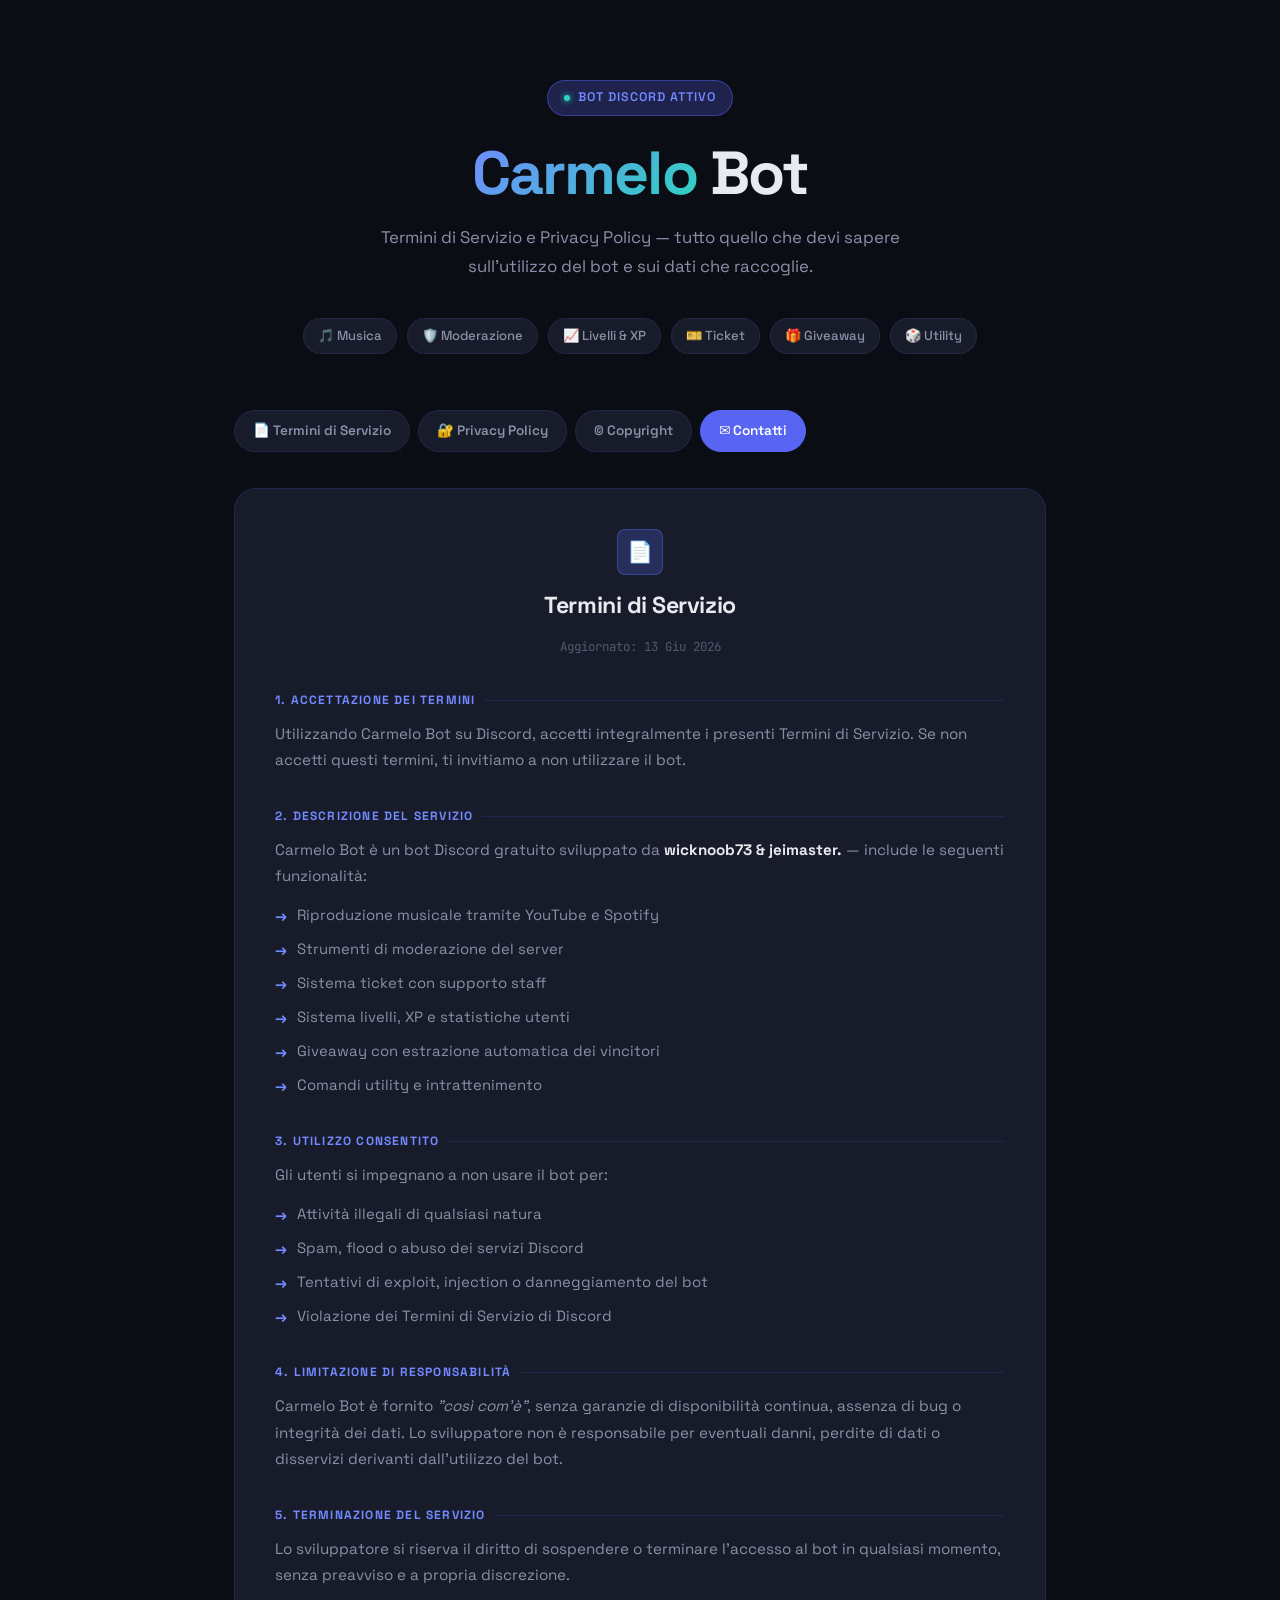
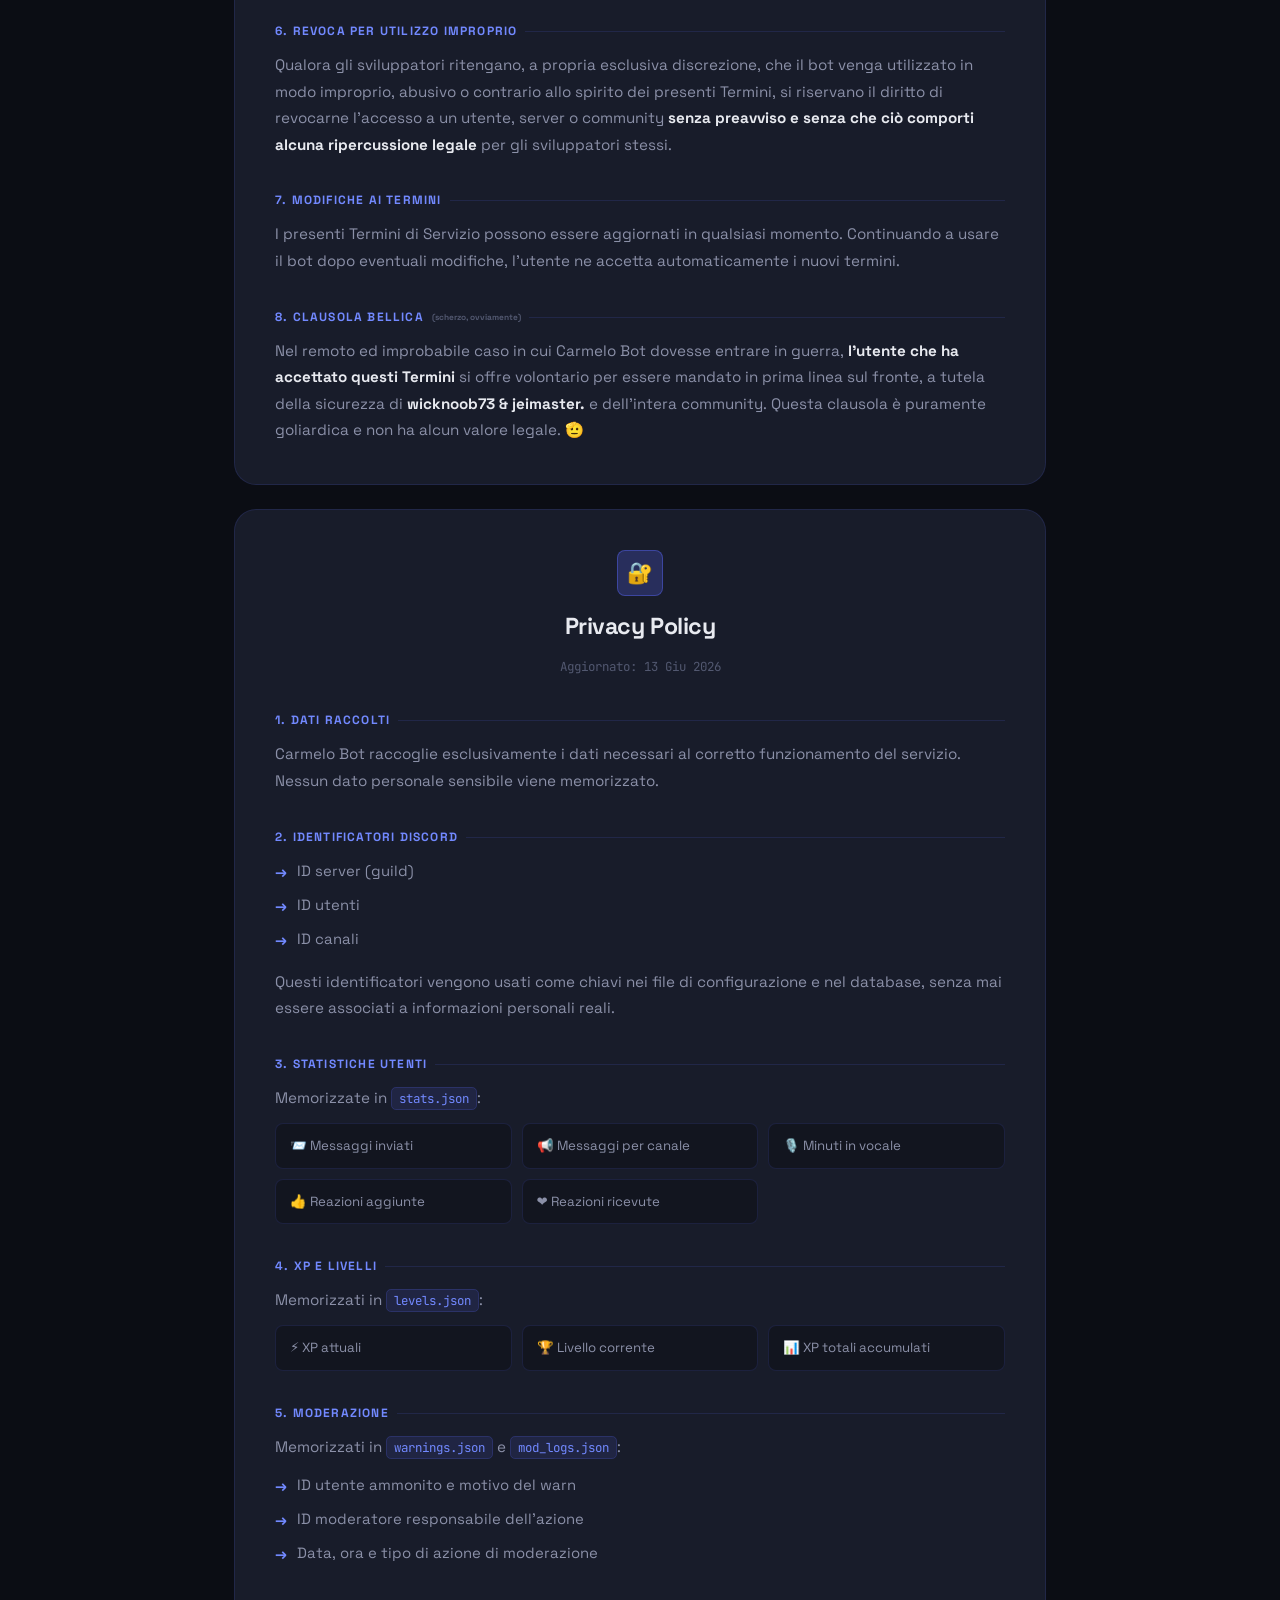
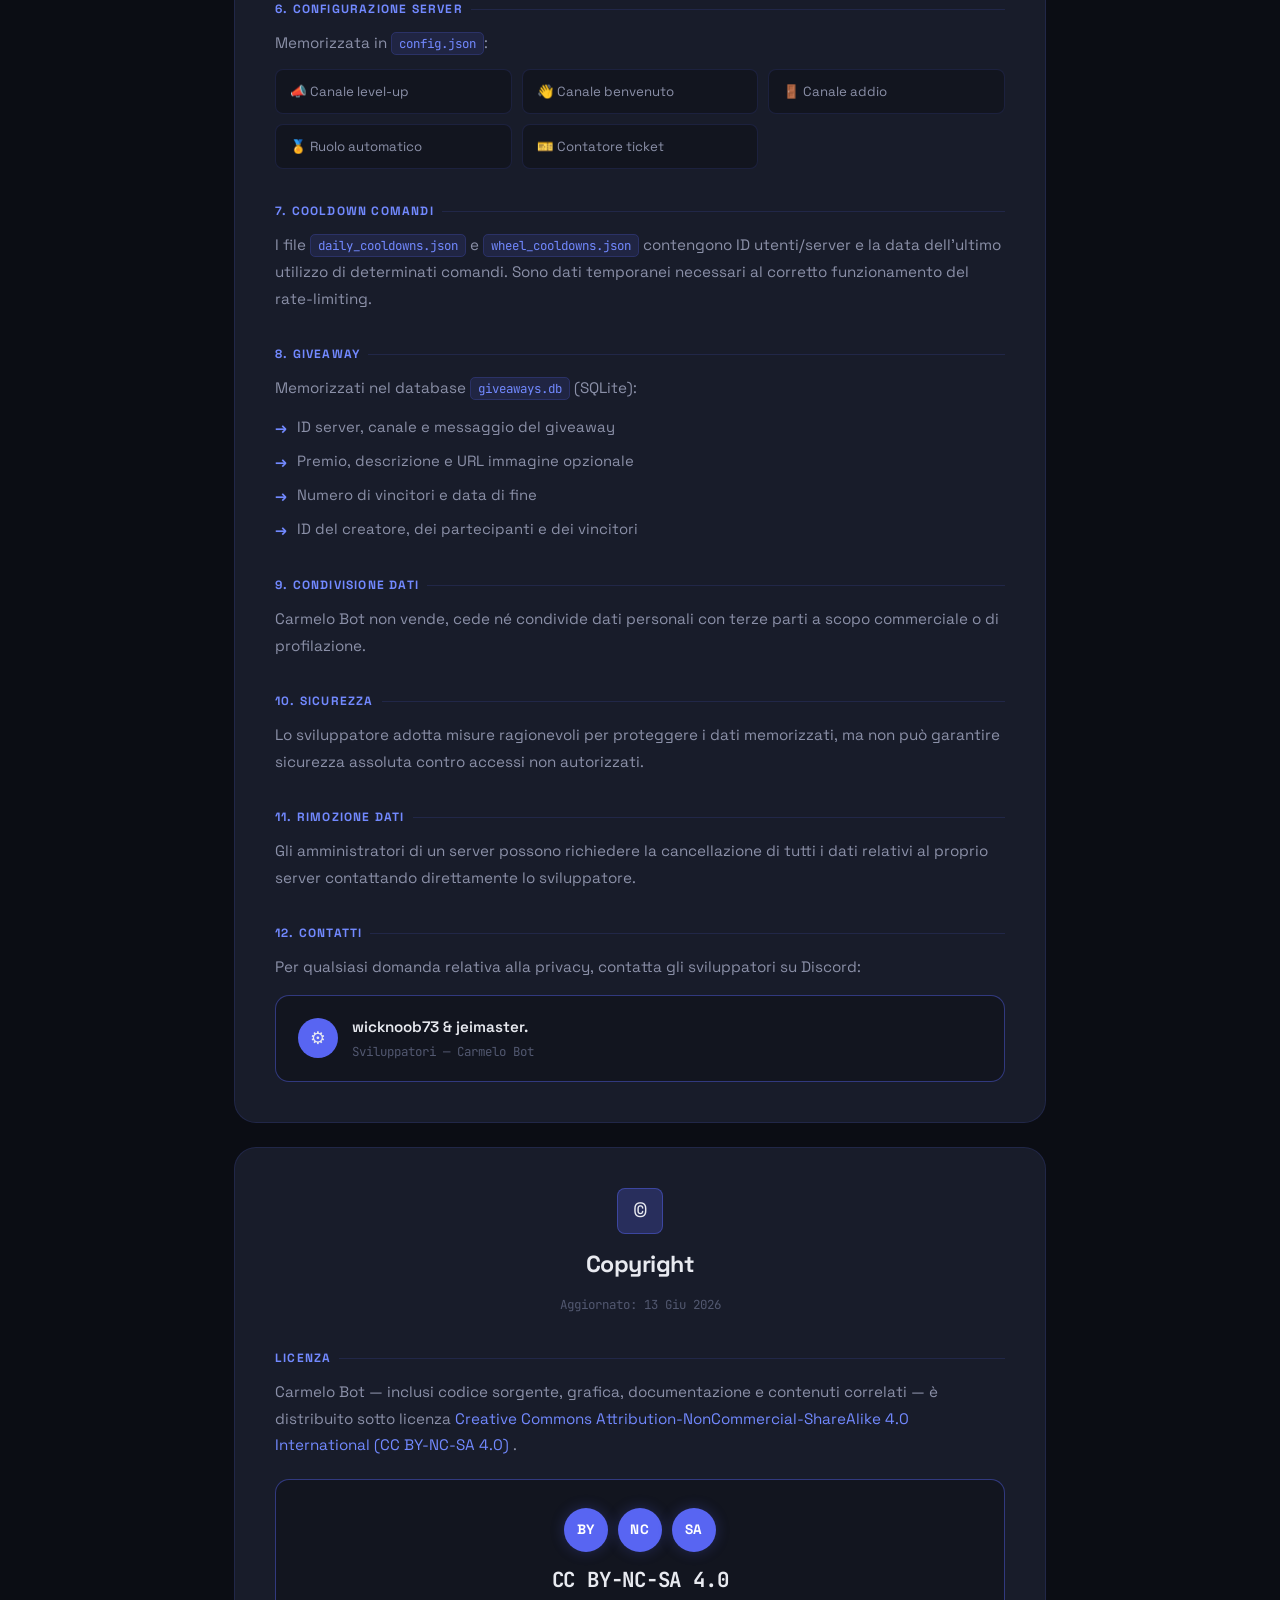
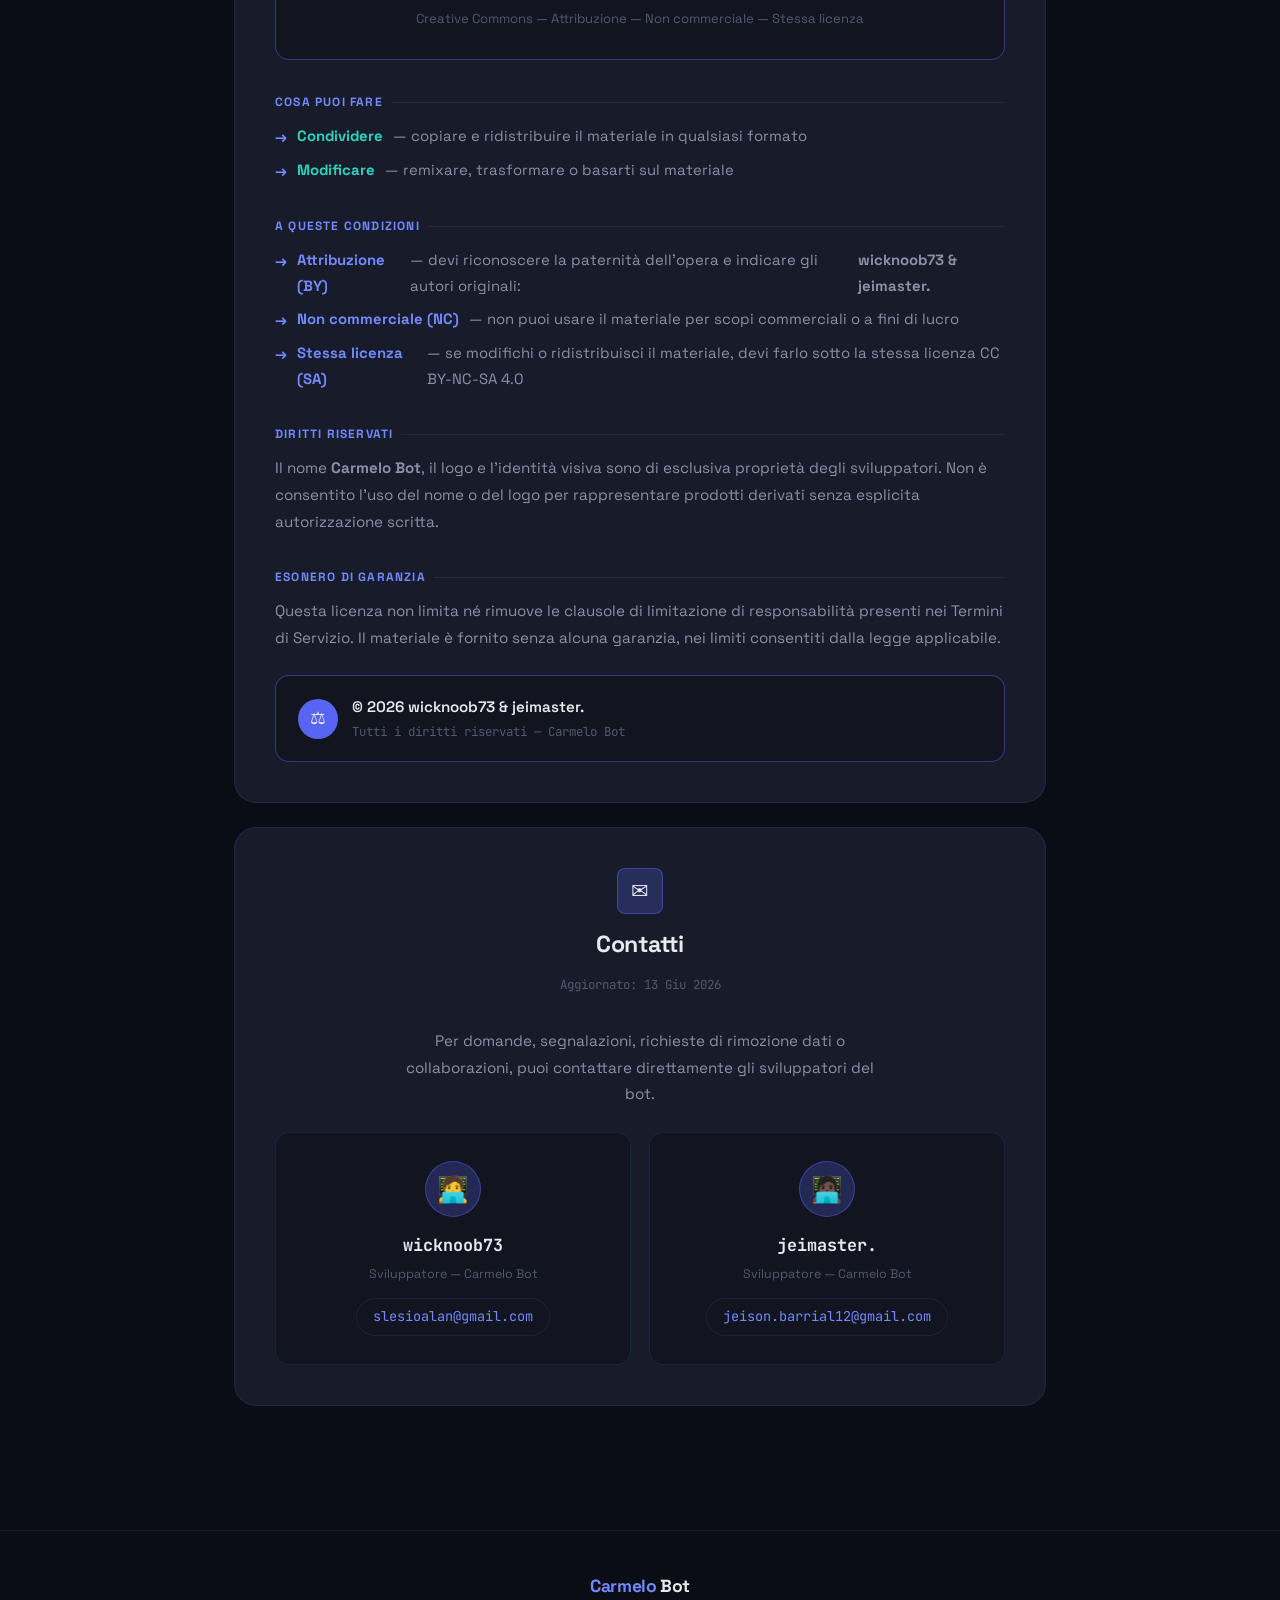
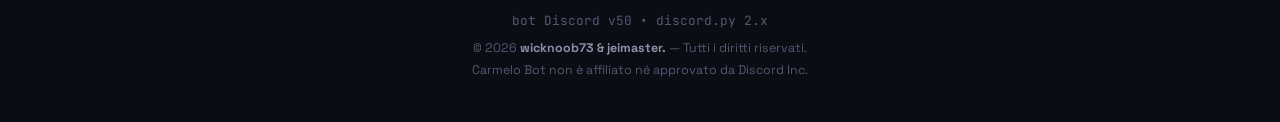
==== index.html @ db486953 "Update index.html" ====
<!DOCTYPE html>
<html lang="it">
<head>
  <meta charset="UTF-8">
  <meta name="viewport" content="width=device-width, initial-scale=1.0">
  <title>Carmelo Bot — Termini di Servizio & Privacy Policy</title>
  <meta name="description" content="Termini di Servizio e Privacy Policy di Carmelo Bot, il bot Discord per musica, moderazione, livelli e molto altro.">
  <link rel="stylesheet" href="style.css">
</head>
<body>

<!-- ═══════════════════════════════ HERO ═══════════════════════════════ -->
<div class="container">
  <header class="hero">
    <div class="hero-badge">
      <span class="dot"></span>
      Bot Discord attivo
    </div>
    <h1><span>Carmelo</span> Bot</h1>
    <p class="hero-sub">
      Termini di Servizio e Privacy Policy — tutto quello che devi sapere
      sull'utilizzo del bot e sui dati che raccoglie.
    </p>
    <div class="hero-chips">
      <span class="chip">🎵 Musica</span>
      <span class="chip">🛡️ Moderazione</span>
      <span class="chip">📈 Livelli & XP</span>
      <span class="chip">🎫 Ticket</span>
      <span class="chip">🎁 Giveaway</span>
      <span class="chip">🎲 Utility</span>
    </div>
  </header>

  <!-- Navigazione sezioni -->
  <nav class="section-nav" aria-label="Sezioni">
    <a href="#tos"       class="nav-pill active">📄 Termini di Servizio</a>
    <a href="#privacy"   class="nav-pill">🔐 Privacy Policy</a>
    <a href="#copyright" class="nav-pill">©️ Copyright</a>
    <a href="#contatti"  class="nav-pill">✉️ Contatti</a>
  </nav>

  <!-- ═══════════════════ TERMINI DI SERVIZIO ═══════════════════ -->
  <section id="tos" class="card">
    <div class="card-header card-header--center">
      <div class="card-icon">📄</div>
      <h2>Termini di Servizio</h2>
      <span class="last-updated">Aggiornato: 13 Giu 2026</span>
    </div>

    <h3>1. Accettazione dei termini</h3>
    <p>
      Utilizzando Carmelo Bot su Discord, accetti integralmente i presenti Termini di Servizio.
      Se non accetti questi termini, ti invitiamo a non utilizzare il bot.
    </p>

    <h3>2. Descrizione del servizio</h3>
    <p>
      Carmelo Bot è un bot Discord gratuito sviluppato da
      <strong style="color: var(--text-primary);">wicknoob73 &amp; jeimaster.</strong>
      — include le seguenti funzionalità:
    </p>
    <ul>
      <li>Riproduzione musicale tramite YouTube e Spotify</li>
      <li>Strumenti di moderazione del server</li>
      <li>Sistema ticket con supporto staff</li>
      <li>Sistema livelli, XP e statistiche utenti</li>
      <li>Giveaway con estrazione automatica dei vincitori</li>
      <li>Comandi utility e intrattenimento</li>
    </ul>

    <h3>3. Utilizzo consentito</h3>
    <p>Gli utenti si impegnano a non usare il bot per:</p>
    <ul>
      <li>Attività illegali di qualsiasi natura</li>
      <li>Spam, flood o abuso dei servizi Discord</li>
      <li>Tentativi di exploit, injection o danneggiamento del bot</li>
      <li>Violazione dei Termini di Servizio di Discord</li>
    </ul>

    <h3>4. Limitazione di responsabilità</h3>
    <p>
      Carmelo Bot è fornito <em>"così com'è"</em>, senza garanzie di disponibilità continua,
      assenza di bug o integrità dei dati. Lo sviluppatore non è responsabile per
      eventuali danni, perdite di dati o disservizi derivanti dall'utilizzo del bot.
    </p>

    <h3>5. Terminazione del servizio</h3>
    <p>
      Lo sviluppatore si riserva il diritto di sospendere o terminare l'accesso al bot
      in qualsiasi momento, senza preavviso e a propria discrezione.
    </p>

    <h3>6. Revoca per utilizzo improprio</h3>
    <p>
      Qualora gli sviluppatori ritengano, a propria esclusiva discrezione, che il bot venga
      utilizzato in modo improprio, abusivo o contrario allo spirito dei presenti Termini,
      si riservano il diritto di revocarne l'accesso a un utente, server o community
      <strong style="color:var(--text-primary);">senza preavviso e senza che ciò comporti
      alcuna ripercussione legale</strong> per gli sviluppatori stessi.
    </p>

    <h3>7. Modifiche ai termini</h3>
    <p>
      I presenti Termini di Servizio possono essere aggiornati in qualsiasi momento.
      Continuando a usare il bot dopo eventuali modifiche, l'utente ne accetta automaticamente i nuovi termini.
    </p>

    <h3>8. Clausola bellica <span style="font-size:0.7em; color:var(--text-muted); text-transform:none; letter-spacing:0;">(scherzo, ovviamente)</span></h3>
    <p>
      Nel remoto ed improbabile caso in cui Carmelo Bot dovesse entrare in guerra,
      <strong style="color:var(--text-primary);">l'utente che ha accettato questi Termini</strong>
      si offre volontario per essere mandato in prima linea sul fronte,
      a tutela della sicurezza di
      <strong style="color:var(--text-primary);">wicknoob73 &amp; jeimaster.</strong> e dell'intera community.
      Questa clausola è puramente goliardica e non ha alcun valore legale. 🫡
    </p>
  </section>

  <!-- ═══════════════════ PRIVACY POLICY ═══════════════════════ -->
  <section id="privacy" class="card">
    <div class="card-header card-header--center">
      <div class="card-icon">🔐</div>
      <h2>Privacy Policy</h2>
      <span class="last-updated">Aggiornato: 13 Giu 2026</span>
    </div>

    <h3>1. Dati raccolti</h3>
    <p>
      Carmelo Bot raccoglie esclusivamente i dati necessari al corretto funzionamento
      del servizio. Nessun dato personale sensibile viene memorizzato.
    </p>

    <h3>2. Identificatori Discord</h3>
    <ul>
      <li>ID server (guild)</li>
      <li>ID utenti</li>
      <li>ID canali</li>
    </ul>
    <p>
      Questi identificatori vengono usati come chiavi nei file di configurazione
      e nel database, senza mai essere associati a informazioni personali reali.
    </p>

    <h3>3. Statistiche utenti</h3>
    <p>Memorizzate in <code>stats.json</code>:</p>
    <div class="file-grid">
      <div class="file-pill">📨 Messaggi inviati</div>
      <div class="file-pill">📢 Messaggi per canale</div>
      <div class="file-pill">🎙️ Minuti in vocale</div>
      <div class="file-pill">👍 Reazioni aggiunte</div>
      <div class="file-pill">❤️ Reazioni ricevute</div>
    </div>

    <h3>4. XP e livelli</h3>
    <p>Memorizzati in <code>levels.json</code>:</p>
    <div class="file-grid">
      <div class="file-pill">⚡ XP attuali</div>
      <div class="file-pill">🏆 Livello corrente</div>
      <div class="file-pill">📊 XP totali accumulati</div>
    </div>

    <h3>5. Moderazione</h3>
    <p>Memorizzati in <code>warnings.json</code> e <code>mod_logs.json</code>:</p>
    <ul>
      <li>ID utente ammonito e motivo del warn</li>
      <li>ID moderatore responsabile dell'azione</li>
      <li>Data, ora e tipo di azione di moderazione</li>
    </ul>

    <h3>6. Configurazione server</h3>
    <p>Memorizzata in <code>config.json</code>:</p>
    <div class="file-grid">
      <div class="file-pill">📣 Canale level-up</div>
      <div class="file-pill">👋 Canale benvenuto</div>
      <div class="file-pill">🚪 Canale addio</div>
      <div class="file-pill">🏅 Ruolo automatico</div>
      <div class="file-pill">🎫 Contatore ticket</div>
    </div>

    <h3>7. Cooldown comandi</h3>
    <p>
      I file <code>daily_cooldowns.json</code> e <code>wheel_cooldowns.json</code>
      contengono ID utenti/server e la data dell'ultimo utilizzo di determinati comandi.
      Sono dati temporanei necessari al corretto funzionamento del rate-limiting.
    </p>

    <h3>8. Giveaway</h3>
    <p>Memorizzati nel database <code>giveaways.db</code> (SQLite):</p>
    <ul>
      <li>ID server, canale e messaggio del giveaway</li>
      <li>Premio, descrizione e URL immagine opzionale</li>
      <li>Numero di vincitori e data di fine</li>
      <li>ID del creatore, dei partecipanti e dei vincitori</li>
    </ul>

    <h3>9. Condivisione dati</h3>
    <p>
      Carmelo Bot non vende, cede né condivide dati personali con terze parti
      a scopo commerciale o di profilazione.
    </p>

    <h3>10. Sicurezza</h3>
    <p>
      Lo sviluppatore adotta misure ragionevoli per proteggere i dati memorizzati,
      ma non può garantire sicurezza assoluta contro accessi non autorizzati.
    </p>

    <h3>11. Rimozione dati</h3>
    <p>
      Gli amministratori di un server possono richiedere la cancellazione di tutti i
      dati relativi al proprio server contattando direttamente lo sviluppatore.
    </p>

    <h3>12. Contatti</h3>
    <p>Per qualsiasi domanda relativa alla privacy, contatta gli sviluppatori su Discord:</p>
    <div class="contact-box">
      <div class="avatar">⚙️</div>
      <div>
        <div class="name">wicknoob73 &amp; jeimaster.</div>
        <div class="role">Sviluppatori — Carmelo Bot</div>
      </div>
    </div>
  </section>

  <!-- ═══════════════════ COPYRIGHT ════════════════════════════ -->
  <section id="copyright" class="card">
    <div class="card-header card-header--center">
      <div class="card-icon">©️</div>
      <h2>Copyright</h2>
      <span class="last-updated">Aggiornato: 13 Giu 2026</span>
    </div>

    <h3>Licenza</h3>
    <p>
      Carmelo Bot — inclusi codice sorgente, grafica, documentazione e contenuti correlati —
      è distribuito sotto licenza
      <a href="https://creativecommons.org/licenses/by-nc-sa/4.0/" target="_blank" rel="noopener">
        Creative Commons Attribution-NonCommercial-ShareAlike 4.0 International (CC BY-NC-SA 4.0)
      </a>.
    </p>

    <div class="license-banner">
      <div class="license-badges">
        <span class="license-badge">BY</span>
        <span class="license-badge">NC</span>
        <span class="license-badge">SA</span>
      </div>
      <div class="license-name">CC BY-NC-SA 4.0</div>
      <div class="license-full">Creative Commons — Attribuzione — Non commerciale — Stessa licenza</div>
    </div>

    <h3>Cosa puoi fare</h3>
    <ul>
      <li><strong style="color:var(--accent-teal)">Condividere</strong> — copiare e ridistribuire il materiale in qualsiasi formato</li>
      <li><strong style="color:var(--accent-teal)">Modificare</strong> — remixare, trasformare o basarti sul materiale</li>
    </ul>

    <h3>A queste condizioni</h3>
    <ul>
      <li><strong style="color:var(--blurple-lt)">Attribuzione (BY)</strong> — devi riconoscere la paternità dell'opera e indicare gli autori originali: <strong>wicknoob73 &amp; jeimaster.</strong></li>
      <li><strong style="color:var(--blurple-lt)">Non commerciale (NC)</strong> — non puoi usare il materiale per scopi commerciali o a fini di lucro</li>
      <li><strong style="color:var(--blurple-lt)">Stessa licenza (SA)</strong> — se modifichi o ridistribuisci il materiale, devi farlo sotto la stessa licenza CC BY-NC-SA 4.0</li>
    </ul>

    <h3>Diritti riservati</h3>
    <p>
      Il nome <strong>Carmelo Bot</strong>, il logo e l'identità visiva sono di esclusiva proprietà
      degli sviluppatori. Non è consentito l'uso del nome o del logo per rappresentare
      prodotti derivati senza esplicita autorizzazione scritta.
    </p>

    <h3>Esonero di garanzia</h3>
    <p>
      Questa licenza non limita né rimuove le clausole di limitazione di responsabilità
      presenti nei Termini di Servizio. Il materiale è fornito senza alcuna garanzia,
      nei limiti consentiti dalla legge applicabile.
    </p>

    <div class="contact-box" style="margin-top:24px">
      <div class="avatar">⚖️</div>
      <div>
        <div class="name">&copy; 2026 wicknoob73 &amp; jeimaster.</div>
        <div class="role">Tutti i diritti riservati — Carmelo Bot</div>
      </div>
    </div>
  </section>

  <!-- ═══════════════════ CONTATTI ═════════════════════════════ -->
  <section id="contatti" class="card">
    <div class="card-header card-header--center">
      <div class="card-icon">✉️</div>
      <h2>Contatti</h2>
      <span class="last-updated">Aggiornato: 13 Giu 2026</span>
    </div>

    <p style="text-align:center; max-width:480px; margin:0 auto 8px;">
      Per domande, segnalazioni, richieste di rimozione dati o collaborazioni,
      puoi contattare direttamente gli sviluppatori del bot.
    </p>

    <div class="contacts-grid">
      <div class="contact-card">
        <div class="contact-avatar">🧑‍💻</div>
        <div class="contact-discord">wicknoob73</div>
        <div class="contact-role">Sviluppatore — Carmelo Bot</div>
        <a class="contact-email" href="mailto:wicknoob73@example.com">slesioalan@gmail.com</a>
      </div>

      <div class="contact-card">
        <div class="contact-avatar">🧑🏿‍💻</div>
        <div class="contact-discord">jeimaster.</div>
        <div class="contact-role">Sviluppatore — Carmelo Bot</div>
        <a class="contact-email" href="mailto:jeimaster@example.com">jeison.barrial12@gmail.com</a>
      </div>
    </div>

    
  </section>
</div>

<!-- ═══════════════════════════════ FOOTER ══════════════════════════════ -->
<footer>
  <div class="footer-logo"><span>Carmelo</span> Bot</div>
  <div class="footer-meta">bot Discord v50 • discord.py 2.x</div>
  <div class="footer-copy">
    &copy; 2026 <strong>wicknoob73 &amp; jeimaster.</strong> — Tutti i diritti riservati.<br>
    Carmelo Bot non è affiliato né approvato da Discord Inc.
  </div>
</footer>

<script>
  // Evidenzia la nav pill in base alla sezione visibile
  const pills = document.querySelectorAll('.nav-pill');
  const sections = document.querySelectorAll('section[id]');

  const observer = new IntersectionObserver(entries => {
    entries.forEach(entry => {
      if (entry.isIntersecting) {
        pills.forEach(p => p.classList.remove('active'));
        const active = document.querySelector(`.nav-pill[href="#${entry.target.id}"]`);
        if (active) active.classList.add('active');
      }
    });
  }, { threshold: 0.4 });

  sections.forEach(s => observer.observe(s));
</script>

</body>
</html>
---- style.css ----
/* ============================================================
   Carmelo Bot — style.css
   ============================================================ */

@import url('https://fonts.googleapis.com/css2?family=Space+Grotesk:wght@300;400;500;600;700&family=JetBrains+Mono:wght@400;500&display=swap');

/* ── Reset & base ──────────────────────────────────────────── */
*, *::before, *::after { box-sizing: border-box; margin: 0; padding: 0; }

:root {
  --bg-base:    #0b0d14;
  --bg-surface: #12151f;
  --bg-card:    #181c2a;
  --bg-hover:   #1e2236;

  --blurple:    #5865F2;
  --blurple-lt: #7289ff;
  --blurple-glow: rgba(88,101,242,0.25);

  --accent-gold: #fbbf24;
  --accent-teal: #2dd4bf;

  --text-primary:   #e8eaf0;
  --text-secondary: #8b90a8;
  --text-muted:     #525870;

  --border:     rgba(88,101,242,0.15);
  --border-hover: rgba(88,101,242,0.45);

  --radius-sm:  8px;
  --radius-md:  14px;
  --radius-lg:  22px;

  --font-main: 'Space Grotesk', system-ui, sans-serif;
  --font-mono: 'JetBrains Mono', monospace;

  --transition: 0.2s cubic-bezier(.4,0,.2,1);
}

html { scroll-behavior: smooth; }

body {
  font-family: var(--font-main);
  background-color: var(--bg-base);
  color: var(--text-primary);
  line-height: 1.75;
  min-height: 100vh;
  -webkit-font-smoothing: antialiased;
}

/* ── Ambient grid background ───────────────────────────────── */
body::before {
  content: '';
  position: fixed;
  inset: 0;
  background-image:
    linear-gradient(rgba(88,101,242,0.03) 1px, transparent 1px),
    linear-gradient(90deg, rgba(88,101,242,0.03) 1px, transparent 1px);
  background-size: 40px 40px;
  pointer-events: none;
  z-index: 0;
}

/* ── Layout ────────────────────────────────────────────────── */
.container {
  position: relative;
  z-index: 1;
  max-width: 860px;
  margin: 0 auto;
  padding: 0 24px 80px;
}

/* ── Hero header ───────────────────────────────────────────── */
.hero {
  text-align: center;
  padding: 80px 0 56px;
  position: relative;
}

.hero-badge {
  display: inline-flex;
  align-items: center;
  gap: 8px;
  background: var(--blurple-glow);
  border: 1px solid var(--border-hover);
  border-radius: 999px;
  padding: 6px 16px;
  font-size: 0.78rem;
  font-weight: 600;
  letter-spacing: 0.08em;
  text-transform: uppercase;
  color: var(--blurple-lt);
  margin-bottom: 24px;
}

.hero-badge .dot {
  width: 6px; height: 6px;
  border-radius: 50%;
  background: var(--accent-teal);
  box-shadow: 0 0 6px var(--accent-teal);
  animation: pulse 2s ease-in-out infinite;
}

@keyframes pulse {
  0%, 100% { opacity: 1; }
  50%       { opacity: 0.4; }
}

.hero h1 {
  font-size: clamp(2.4rem, 6vw, 3.8rem);
  font-weight: 700;
  letter-spacing: -0.03em;
  line-height: 1.1;
  color: var(--text-primary);
  margin-bottom: 16px;
}

.hero h1 span {
  background: linear-gradient(135deg, var(--blurple-lt) 0%, var(--accent-teal) 100%);
  -webkit-background-clip: text;
  -webkit-text-fill-color: transparent;
  background-clip: text;
}

.hero-sub {
  font-size: 1.05rem;
  color: var(--text-secondary);
  max-width: 520px;
  margin: 0 auto 36px;
}

.hero-chips {
  display: flex;
  flex-wrap: wrap;
  justify-content: center;
  gap: 10px;
  margin-top: 4px;
}

.chip {
  display: inline-flex;
  align-items: center;
  gap: 6px;
  background: var(--bg-card);
  border: 1px solid var(--border);
  border-radius: 999px;
  padding: 6px 14px;
  font-size: 0.82rem;
  color: var(--text-secondary);
  font-weight: 500;
  transition: border-color var(--transition), color var(--transition);
}

.chip:hover {
  border-color: var(--blurple);
  color: var(--text-primary);
}

/* ── Section nav pills ─────────────────────────────────────── */
.section-nav {
  display: flex;
  gap: 8px;
  margin-bottom: 32px;
  overflow-x: auto;
  padding-bottom: 4px;
}

.nav-pill {
  flex-shrink: 0;
  padding: 8px 18px;
  border-radius: 999px;
  font-size: 0.85rem;
  font-weight: 600;
  color: var(--text-secondary);
  background: var(--bg-card);
  border: 1px solid var(--border);
  text-decoration: none;
  transition: all var(--transition);
}

.nav-pill:hover,
.nav-pill.active {
  background: var(--blurple);
  border-color: var(--blurple);
  color: #fff;
}

/* ── Cards ─────────────────────────────────────────────────── */
.card {
  background: var(--bg-card);
  border: 1px solid var(--border);
  border-radius: var(--radius-lg);
  padding: 40px 40px;
  margin-bottom: 24px;
  position: relative;
  overflow: hidden;
  transition: border-color var(--transition), box-shadow var(--transition);
}

.card::before {
  content: '';
  position: absolute;
  top: 0; left: 0; right: 0;
  height: 2px;
  background: linear-gradient(90deg, var(--blurple), var(--accent-teal));
  opacity: 0;
  transition: opacity var(--transition);
}

.card:hover {
  border-color: var(--border-hover);
  box-shadow: 0 8px 40px rgba(0,0,0,0.4), 0 0 0 1px var(--blurple-glow);
}

.card:hover::before { opacity: 1; }

.card-header {
  display: flex;
  align-items: center;
  gap: 14px;
  margin-bottom: 32px;
}

.card-icon {
  width: 46px; height: 46px;
  border-radius: var(--radius-sm);
  background: var(--blurple-glow);
  border: 1px solid var(--border-hover);
  display: flex; align-items: center; justify-content: center;
  font-size: 1.3rem;
  flex-shrink: 0;
}

.card h2 {
  font-size: 1.45rem;
  font-weight: 700;
  color: var(--text-primary);
  letter-spacing: -0.02em;
}

.last-updated {
  font-size: 0.78rem;
  color: var(--text-muted);
  font-family: var(--font-mono);
  margin-left: auto;
  flex-shrink: 0;
}

/* ── Section headings inside cards ─────────────────────────── */
.card h3 {
  font-size: 0.75rem;
  font-weight: 700;
  letter-spacing: 0.1em;
  text-transform: uppercase;
  color: var(--blurple-lt);
  margin: 32px 0 10px;
  display: flex;
  align-items: center;
  gap: 8px;
}

.card h3::after {
  content: '';
  flex: 1;
  height: 1px;
  background: var(--border);
}

.card h3:first-of-type { margin-top: 0; }

/* ── Body text ─────────────────────────────────────────────── */
.card p {
  color: var(--text-secondary);
  font-size: 0.95rem;
  margin-bottom: 12px;
}

.card p:last-child { margin-bottom: 0; }

/* ── Lists ─────────────────────────────────────────────────── */
.card ul {
  list-style: none;
  margin: 10px 0 16px;
  display: flex;
  flex-direction: column;
  gap: 7px;
}

.card ul li {
  display: flex;
  align-items: flex-start;
  gap: 10px;
  font-size: 0.93rem;
  color: var(--text-secondary);
}

.card ul li::before {
  content: '→';
  color: var(--blurple-lt);
  font-weight: 700;
  flex-shrink: 0;
  margin-top: 1px;
}

/* ── Inline code ───────────────────────────────────────────── */
code {
  font-family: var(--font-mono);
  font-size: 0.82em;
  background: rgba(88,101,242,0.12);
  border: 1px solid rgba(88,101,242,0.2);
  color: var(--blurple-lt);
  padding: 2px 7px;
  border-radius: 5px;
}

/* ── Data file grid ─────────────────────────────────────────── */
.file-grid {
  display: grid;
  grid-template-columns: repeat(auto-fill, minmax(200px, 1fr));
  gap: 10px;
  margin: 12px 0 16px;
}

.file-pill {
  display: flex;
  align-items: center;
  gap: 9px;
  padding: 10px 14px;
  background: var(--bg-surface);
  border: 1px solid var(--border);
  border-radius: var(--radius-sm);
  font-size: 0.83rem;
  color: var(--text-secondary);
  transition: border-color var(--transition);
}

.file-pill:hover { border-color: var(--blurple); }

.file-pill code {
  background: none;
  border: none;
  padding: 0;
  font-size: 0.83rem;
  color: var(--blurple-lt);
}

/* ── Contact highlight ─────────────────────────────────────── */
.contact-box {
  display: flex;
  align-items: center;
  gap: 14px;
  background: var(--bg-surface);
  border: 1px solid var(--border-hover);
  border-radius: var(--radius-md);
  padding: 18px 22px;
  margin-top: 14px;
}

.contact-box .avatar {
  width: 40px; height: 40px;
  border-radius: 50%;
  background: var(--blurple);
  display: flex; align-items: center; justify-content: center;
  font-size: 1.1rem;
  flex-shrink: 0;
}

.contact-box .name {
  font-weight: 600;
  color: var(--text-primary);
  font-size: 0.95rem;
}

.contact-box .role {
  font-size: 0.78rem;
  color: var(--text-muted);
  font-family: var(--font-mono);
}

/* ── Footer ────────────────────────────────────────────────── */
footer {
  position: relative;
  z-index: 1;
  text-align: center;
  padding: 40px 24px;
  border-top: 1px solid var(--border);
  margin-top: 20px;
}

.footer-logo {
  font-size: 1.1rem;
  font-weight: 700;
  color: var(--text-primary);
  letter-spacing: -0.02em;
  margin-bottom: 8px;
}

.footer-logo span {
  color: var(--blurple-lt);
}

.footer-meta {
  font-size: 0.8rem;
  color: var(--text-muted);
  font-family: var(--font-mono);
  margin-bottom: 6px;
}

.footer-copy {
  font-size: 0.78rem;
  color: var(--text-muted);
}

.footer-copy strong {
  color: var(--text-secondary);
}

/* ── Links ─────────────────────────────────────────────────── */
a { color: var(--blurple-lt); text-decoration: none; transition: color var(--transition); }
a:hover { color: var(--accent-teal); }

/* ── Centered card header variant ──────────────────────────── */
.card-header--center {
  flex-direction: column;
  align-items: center;
  text-align: center;
  gap: 10px;
}

.card-header--center .last-updated {
  margin-left: 0;
}

/* ── License banner ─────────────────────────────────────────── */
.license-banner {
  display: flex;
  flex-direction: column;
  align-items: center;
  gap: 10px;
  background: var(--bg-surface);
  border: 1px solid var(--border-hover);
  border-radius: var(--radius-md);
  padding: 28px 24px;
  margin: 20px 0 8px;
  text-align: center;
}

.license-badges {
  display: flex;
  gap: 10px;
}

.license-badge {
  display: inline-flex;
  align-items: center;
  justify-content: center;
  width: 44px; height: 44px;
  border-radius: 50%;
  background: var(--blurple);
  color: #fff;
  font-weight: 800;
  font-size: 0.85rem;
  letter-spacing: 0.04em;
  box-shadow: 0 0 14px var(--blurple-glow);
}

.license-name {
  font-size: 1.3rem;
  font-weight: 700;
  color: var(--text-primary);
  letter-spacing: -0.01em;
  font-family: var(--font-mono);
}

.license-full {
  font-size: 0.82rem;
  color: var(--text-muted);
}

/* ── Contacts grid ──────────────────────────────────────────── */
.contacts-grid {
  display: grid;
  grid-template-columns: repeat(auto-fit, minmax(220px, 1fr));
  gap: 18px;
  margin-top: 24px;
}

.contact-card {
  background: var(--bg-surface);
  border: 1px solid var(--border);
  border-radius: var(--radius-md);
  padding: 28px 20px;
  text-align: center;
  transition: border-color var(--transition), transform var(--transition);
}

.contact-card:hover {
  border-color: var(--border-hover);
  transform: translateY(-3px);
}

.contact-avatar {
  width: 56px; height: 56px;
  margin: 0 auto 14px;
  border-radius: 50%;
  background: var(--blurple-glow);
  border: 1px solid var(--border-hover);
  display: flex; align-items: center; justify-content: center;
  font-size: 1.6rem;
}

.contact-discord {
  font-weight: 700;
  font-size: 1.05rem;
  color: var(--text-primary);
  font-family: var(--font-mono);
  margin-bottom: 4px;
}

.contact-role {
  font-size: 0.78rem;
  color: var(--text-muted);
  margin-bottom: 12px;
}

.contact-email {
  display: inline-block;
  font-size: 0.85rem;
  font-family: var(--font-mono);
  color: var(--blurple-lt);
  border: 1px solid var(--border);
  border-radius: 999px;
  padding: 6px 16px;
  transition: all var(--transition);
}

.contact-email:hover {
  background: var(--blurple);
  border-color: var(--blurple);
  color: #fff;
}

/* ── Responsive ─────────────────────────────────────────────── */
@media (max-width: 600px) {
  .card { padding: 28px 22px; }
  .card-header { flex-wrap: wrap; }
  .last-updated { margin-left: 0; }
  .hero { padding: 56px 0 40px; }
}
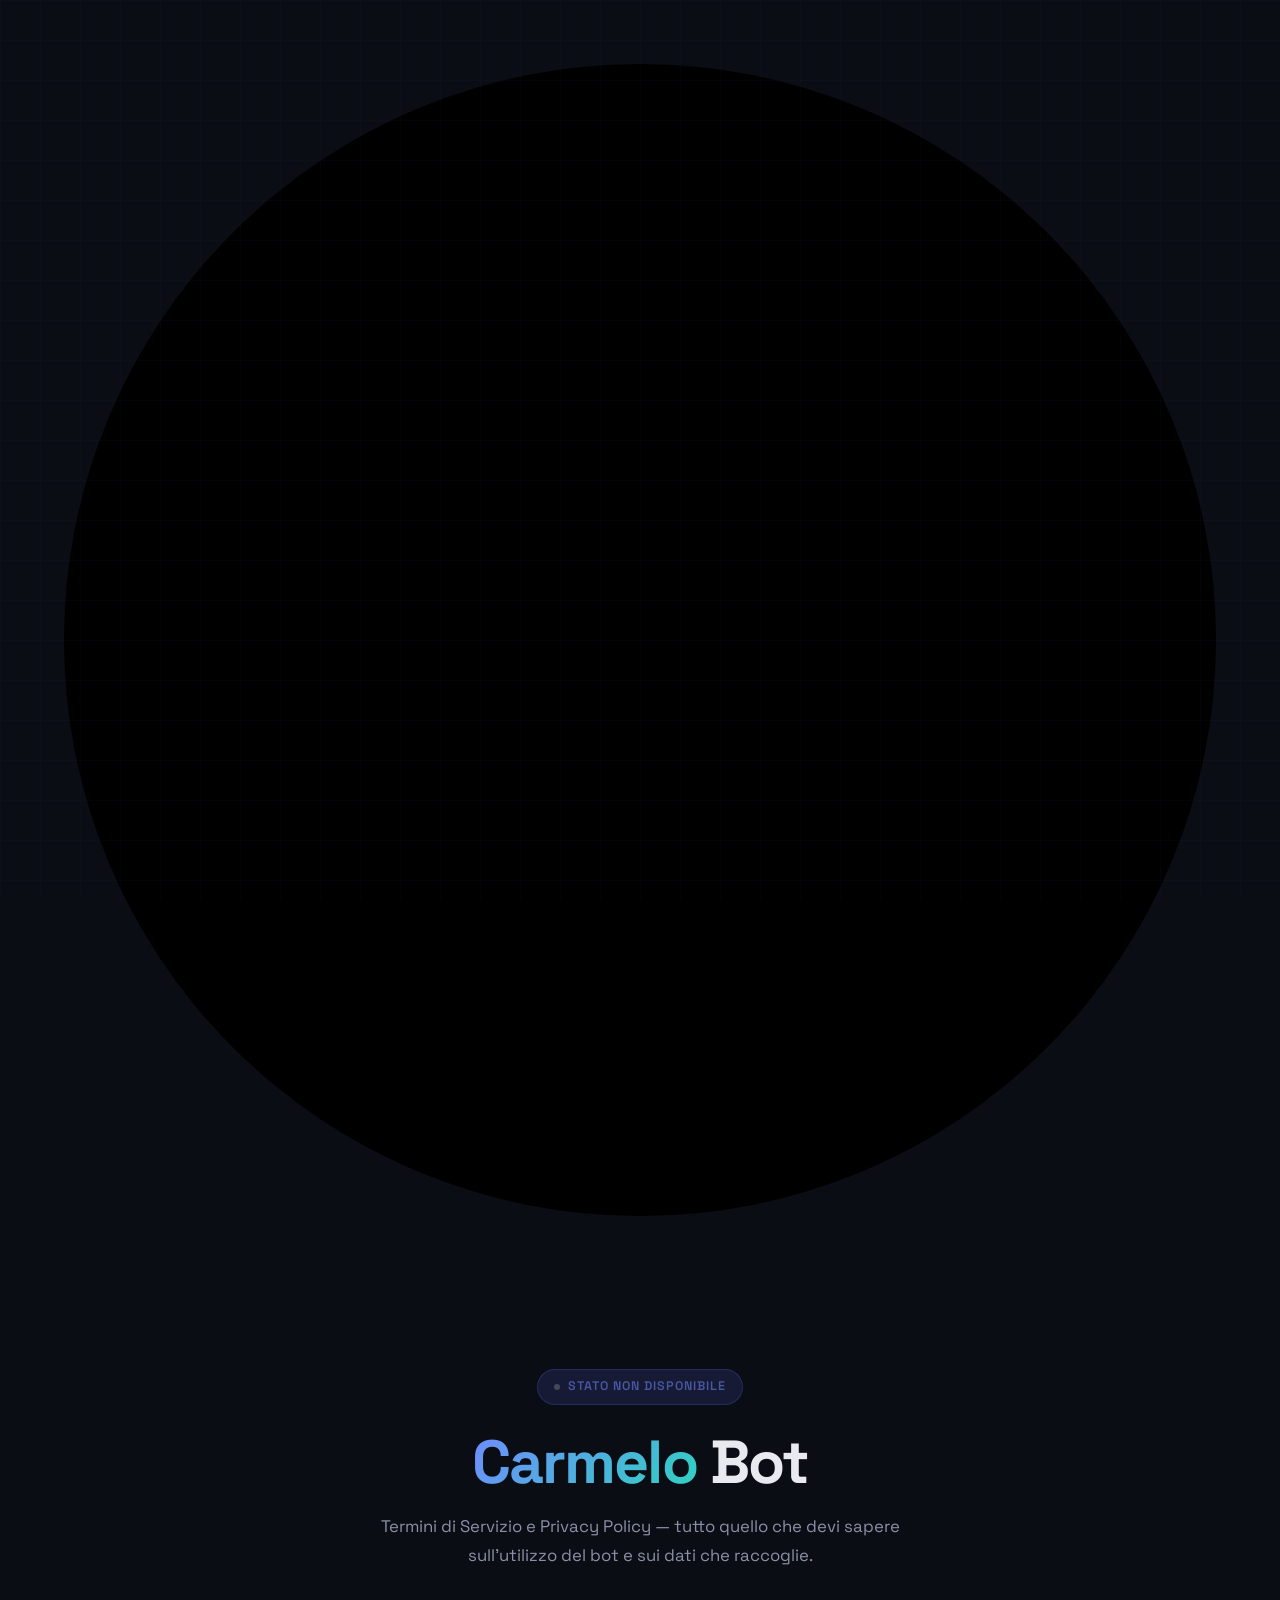
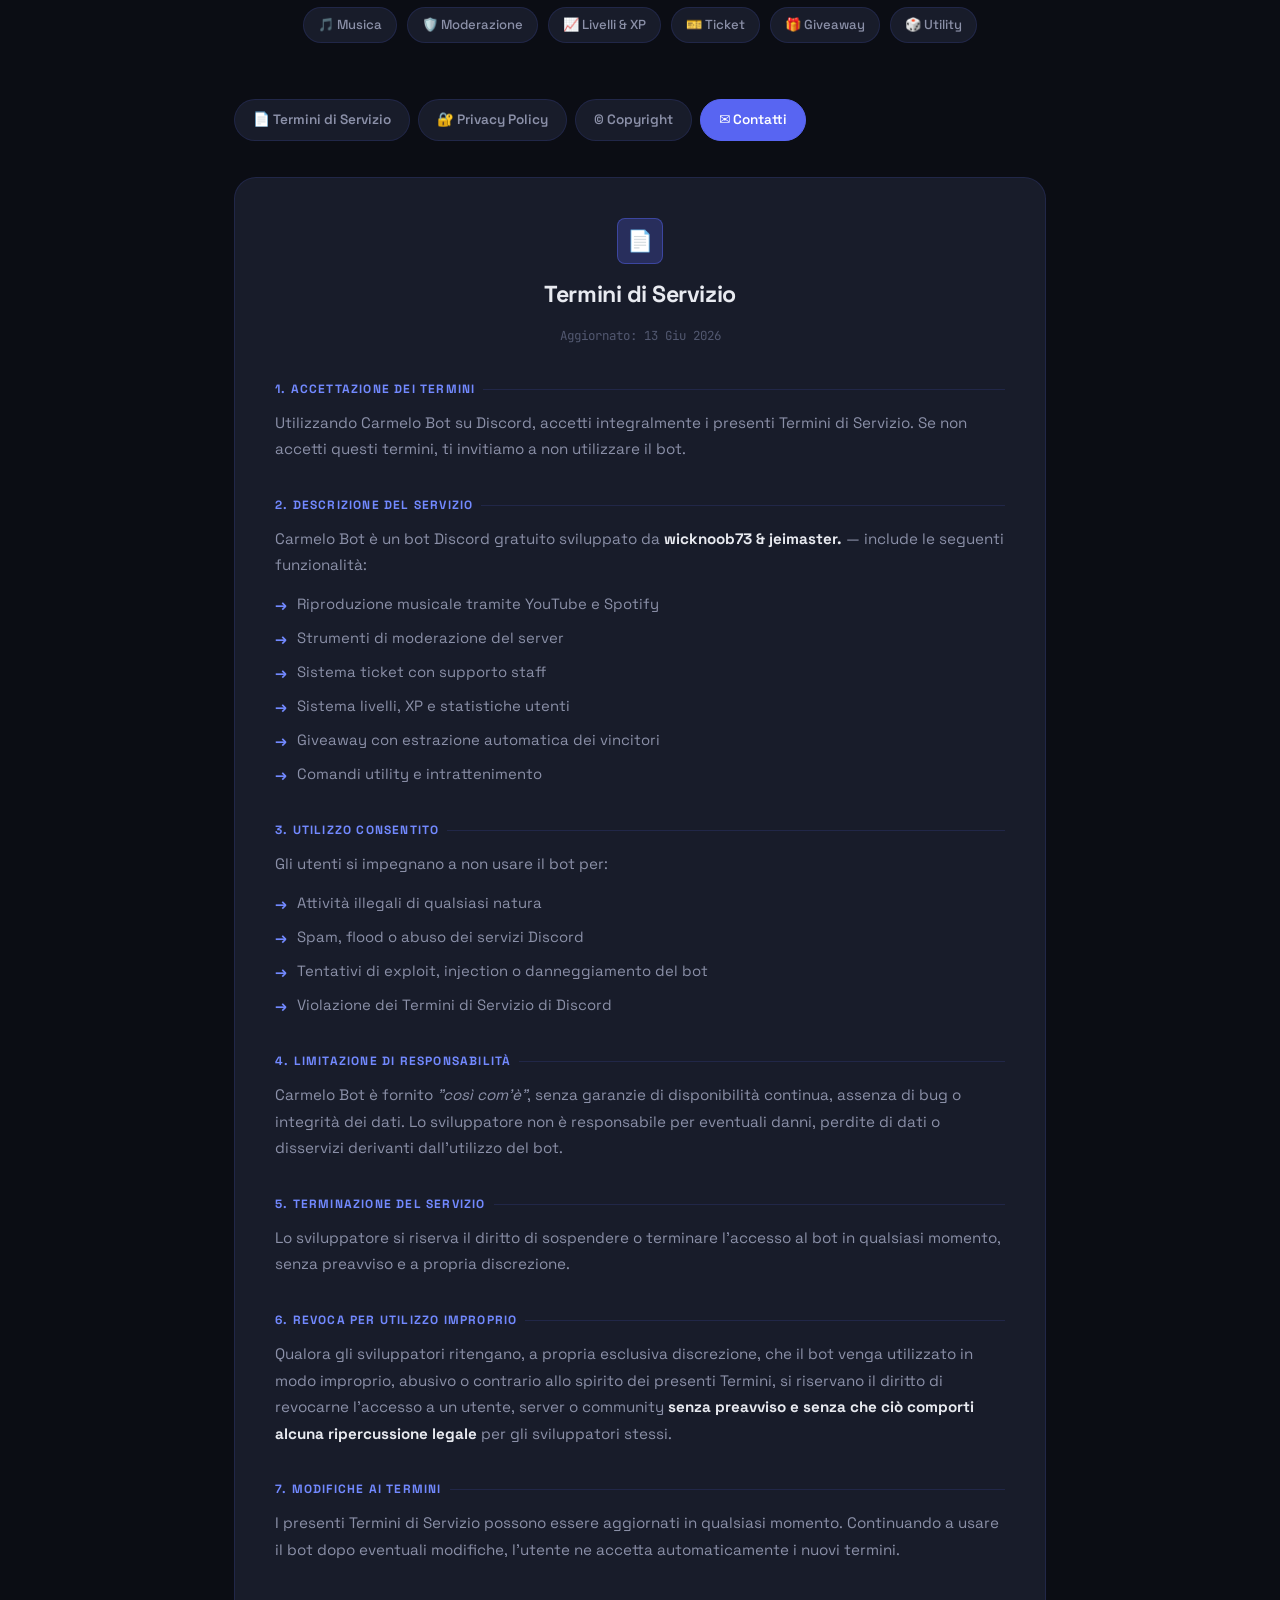
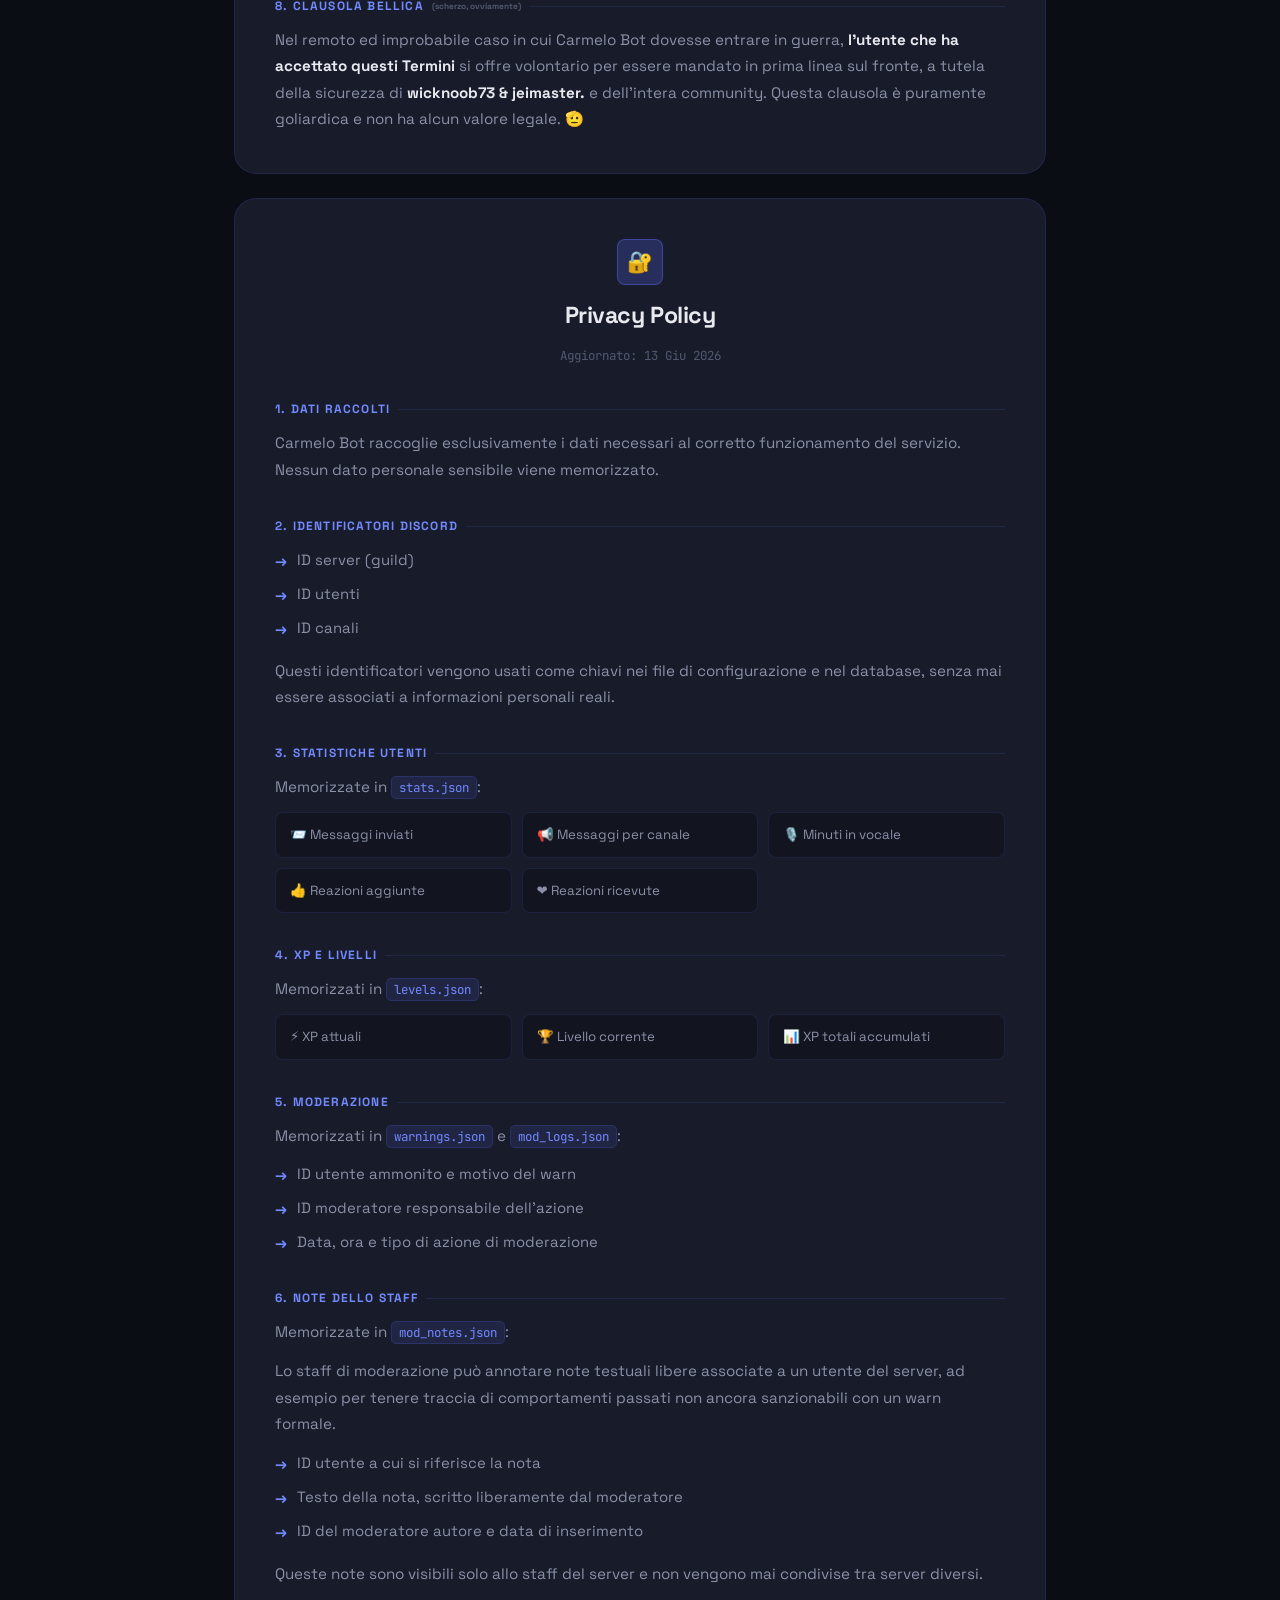
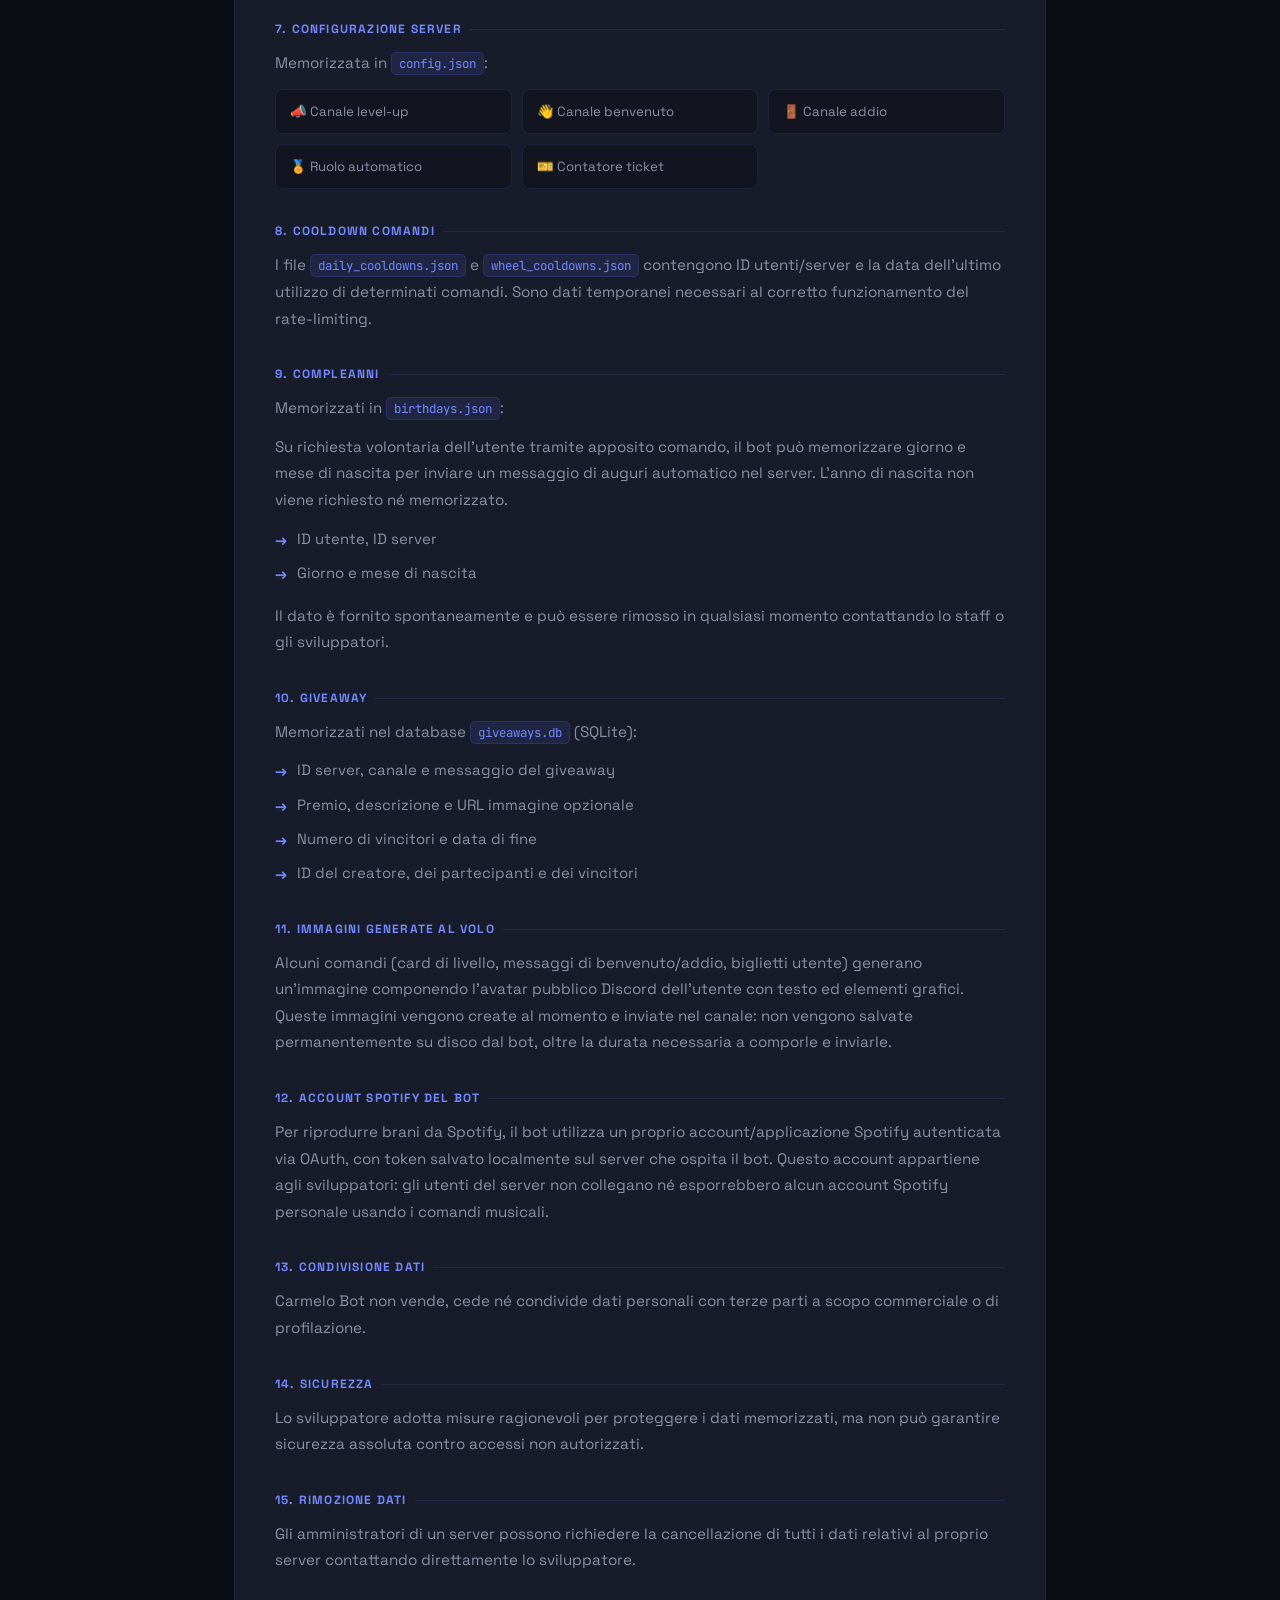
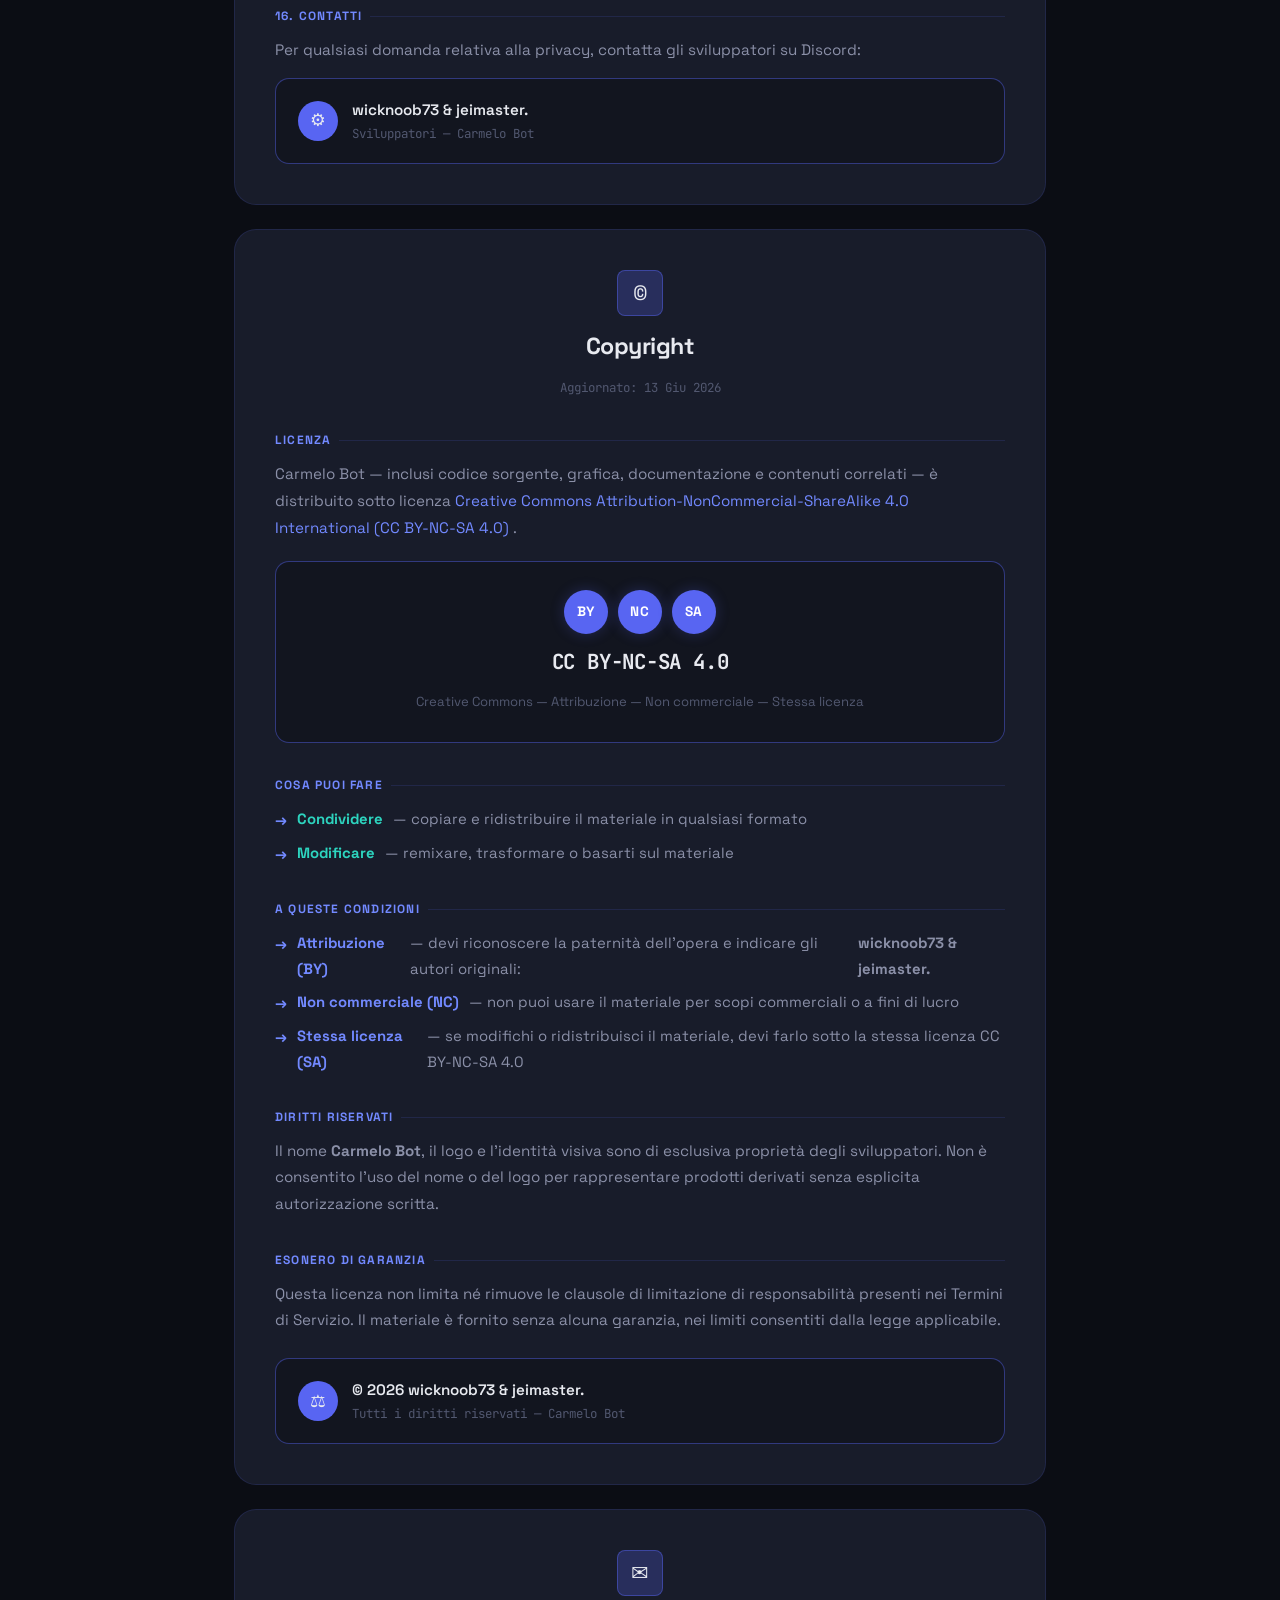
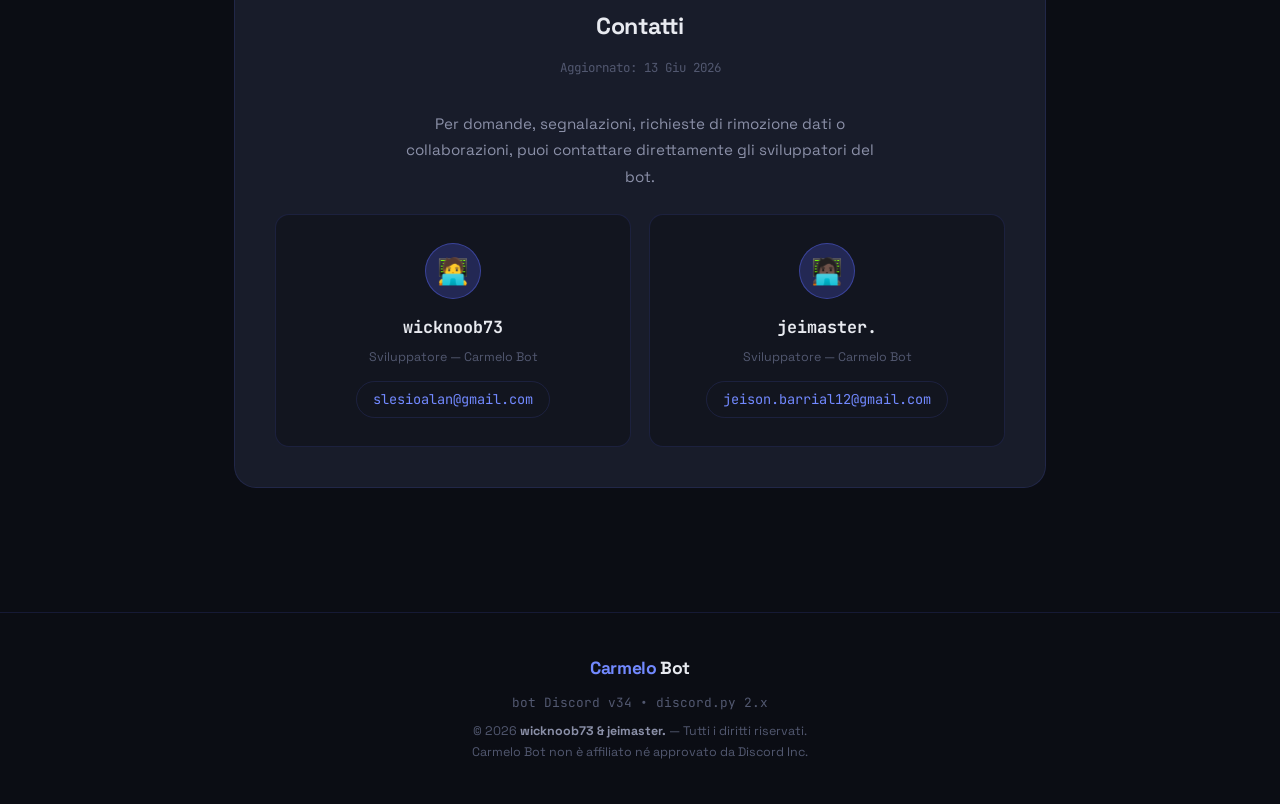
==== commit 65a106a8: "Update index.html" ====
--- a/index.html
+++ b/index.html
@@ -9,12 +9,23 @@
 </head>
 <body>
 
+<div class="stamp" aria-hidden="true">
+  <svg viewBox="0 0 120 120">
+    <circle cx="60" cy="60" r="54"/>
+    <path id="stamp-arc-top" d="M 60 60 m -42 0 a 42 42 0 0 1 84 0" fill="none"/>
+    <path id="stamp-arc-bot" d="M 60 60 m -42 0 a 42 42 0 0 0 84 0" fill="none"/>
+    <text><textPath href="#stamp-arc-top" startOffset="50%" text-anchor="middle">CARMELO BOT</textPath></text>
+    <text class="stamp-sub" x="60" y="64" text-anchor="middle">DOSSIER</text>
+    <text><textPath href="#stamp-arc-bot" startOffset="50%" text-anchor="middle">DOCUMENTO ATTIVO</textPath></text>
+  </svg>
+</div>
+
 <!-- ═══════════════════════════════ HERO ═══════════════════════════════ -->
 <div class="container">
   <header class="hero">
-    <div class="hero-badge">
-      <span class="dot"></span>
-      Bot Discord attivo
+    <div class="hero-badge" id="bot-status-badge">
+      <span class="dot" id="bot-status-dot"></span>
+      <span id="bot-status-text">Verifica stato...</span>
     </div>
     <h1><span>Carmelo</span> Bot</h1>
     <p class="hero-sub">
@@ -167,7 +178,24 @@
       <li>Data, ora e tipo di azione di moderazione</li>
     </ul>
 
-    <h3>6. Configurazione server</h3>
+    <h3>6. Note dello staff</h3>
+    <p>Memorizzate in <code>mod_notes.json</code>:</p>
+    <p>
+      Lo staff di moderazione può annotare note testuali libere associate a un utente
+      del server, ad esempio per tenere traccia di comportamenti passati non ancora
+      sanzionabili con un warn formale.
+    </p>
+    <ul>
+      <li>ID utente a cui si riferisce la nota</li>
+      <li>Testo della nota, scritto liberamente dal moderatore</li>
+      <li>ID del moderatore autore e data di inserimento</li>
+    </ul>
+    <p>
+      Queste note sono visibili solo allo staff del server e non vengono mai
+      condivise tra server diversi.
+    </p>
+
+    <h3>7. Configurazione server</h3>
     <p>Memorizzata in <code>config.json</code>:</p>
     <div class="file-grid">
       <div class="file-pill">📣 Canale level-up</div>
@@ -177,14 +205,30 @@
       <div class="file-pill">🎫 Contatore ticket</div>
     </div>
 
-    <h3>7. Cooldown comandi</h3>
+    <h3>8. Cooldown comandi</h3>
     <p>
       I file <code>daily_cooldowns.json</code> e <code>wheel_cooldowns.json</code>
       contengono ID utenti/server e la data dell'ultimo utilizzo di determinati comandi.
       Sono dati temporanei necessari al corretto funzionamento del rate-limiting.
     </p>
 
-    <h3>8. Giveaway</h3>
+    <h3>9. Compleanni</h3>
+    <p>Memorizzati in <code>birthdays.json</code>:</p>
+    <p>
+      Su richiesta volontaria dell'utente tramite apposito comando, il bot può
+      memorizzare giorno e mese di nascita per inviare un messaggio di auguri
+      automatico nel server. L'anno di nascita non viene richiesto né memorizzato.
+    </p>
+    <ul>
+      <li>ID utente, ID server</li>
+      <li>Giorno e mese di nascita</li>
+    </ul>
+    <p>
+      Il dato è fornito spontaneamente e può essere rimosso in qualsiasi momento
+      contattando lo staff o gli sviluppatori.
+    </p>
+
+    <h3>10. Giveaway</h3>
     <p>Memorizzati nel database <code>giveaways.db</code> (SQLite):</p>
     <ul>
       <li>ID server, canale e messaggio del giveaway</li>
@@ -193,25 +237,42 @@
       <li>ID del creatore, dei partecipanti e dei vincitori</li>
     </ul>
 
-    <h3>9. Condivisione dati</h3>
+    <h3>11. Immagini generate al volo</h3>
+    <p>
+      Alcuni comandi (card di livello, messaggi di benvenuto/addio, biglietti utente)
+      generano un'immagine componendo l'avatar pubblico Discord dell'utente con testo
+      ed elementi grafici. Queste immagini vengono create al momento e inviate nel
+      canale: non vengono salvate permanentemente su disco dal bot, oltre la durata
+      necessaria a comporle e inviarle.
+    </p>
+
+    <h3>12. Account Spotify del bot</h3>
+    <p>
+      Per riprodurre brani da Spotify, il bot utilizza un proprio account/applicazione
+      Spotify autenticata via OAuth, con token salvato localmente sul server che ospita
+      il bot. Questo account appartiene agli sviluppatori: gli utenti del server non
+      collegano né esporrebbero alcun account Spotify personale usando i comandi musicali.
+    </p>
+
+    <h3>13. Condivisione dati</h3>
     <p>
       Carmelo Bot non vende, cede né condivide dati personali con terze parti
       a scopo commerciale o di profilazione.
     </p>
 
-    <h3>10. Sicurezza</h3>
+    <h3>14. Sicurezza</h3>
     <p>
       Lo sviluppatore adotta misure ragionevoli per proteggere i dati memorizzati,
       ma non può garantire sicurezza assoluta contro accessi non autorizzati.
     </p>
 
-    <h3>11. Rimozione dati</h3>
+    <h3>15. Rimozione dati</h3>
     <p>
       Gli amministratori di un server possono richiedere la cancellazione di tutti i
       dati relativi al proprio server contattando direttamente lo sviluppatore.
     </p>
 
-    <h3>12. Contatti</h3>
+    <h3>16. Contatti</h3>
     <p>Per qualsiasi domanda relativa alla privacy, contatta gli sviluppatori su Discord:</p>
     <div class="contact-box">
       <div class="avatar">⚙️</div>
@@ -321,12 +382,54 @@
 <!-- ═══════════════════════════════ FOOTER ══════════════════════════════ -->
 <footer>
   <div class="footer-logo"><span>Carmelo</span> Bot</div>
-  <div class="footer-meta">bot Discord v50 • discord.py 2.x</div>
+  <div class="footer-meta">bot Discord v34 • discord.py 2.x</div>
   <div class="footer-copy">
     &copy; 2026 <strong>wicknoob73 &amp; jeimaster.</strong> — Tutti i diritti riservati.<br>
     Carmelo Bot non è affiliato né approvato da Discord Inc.
   </div>
 </footer>
+
+<script>
+  // ── Stato reale del bot, letto dal widget pubblico Discord ──
+  // Richiede che il Widget Server sia attivo in:
+  // Impostazioni server → Engagement → Widget
+  const GUILD_ID = "1079422976249843762";
+  const BOT_NAME = "Carmelo Bot"; // username esatto del bot su Discord
+
+  async function checkBotStatus() {
+    const badge = document.getElementById('bot-status-badge');
+    const dot   = document.getElementById('bot-status-dot');
+    const text  = document.getElementById('bot-status-text');
+
+    try {
+      const res = await fetch(`https://discord.com/api/guilds/${GUILD_ID}/widget.json`);
+      if (!res.ok) throw new Error('widget non disponibile');
+      const data = await res.json();
+
+      const bot = (data.members || []).find(m => m.username === BOT_NAME);
+
+      if (bot) {
+        dot.style.background = '#2dd4bf';
+        dot.style.boxShadow = '0 0 6px #2dd4bf';
+        text.textContent = 'Bot Discord attivo';
+      } else {
+        dot.style.background = '#6b7280';
+        dot.style.boxShadow = 'none';
+        text.textContent = 'Bot Discord offline';
+        badge.style.opacity = '0.75';
+      }
+    } catch (err) {
+      // Widget non attivo o errore di rete: stato sconosciuto, non mostriamo un falso "attivo"
+      dot.style.background = '#6b7280';
+      dot.style.boxShadow = 'none';
+      text.textContent = 'Stato non disponibile';
+      badge.style.opacity = '0.6';
+    }
+  }
+
+  checkBotStatus();
+  setInterval(checkBotStatus, 60000); // riprova ogni 60 secondi
+</script>
 
 <script>
   // Evidenzia la nav pill in base alla sezione visibile
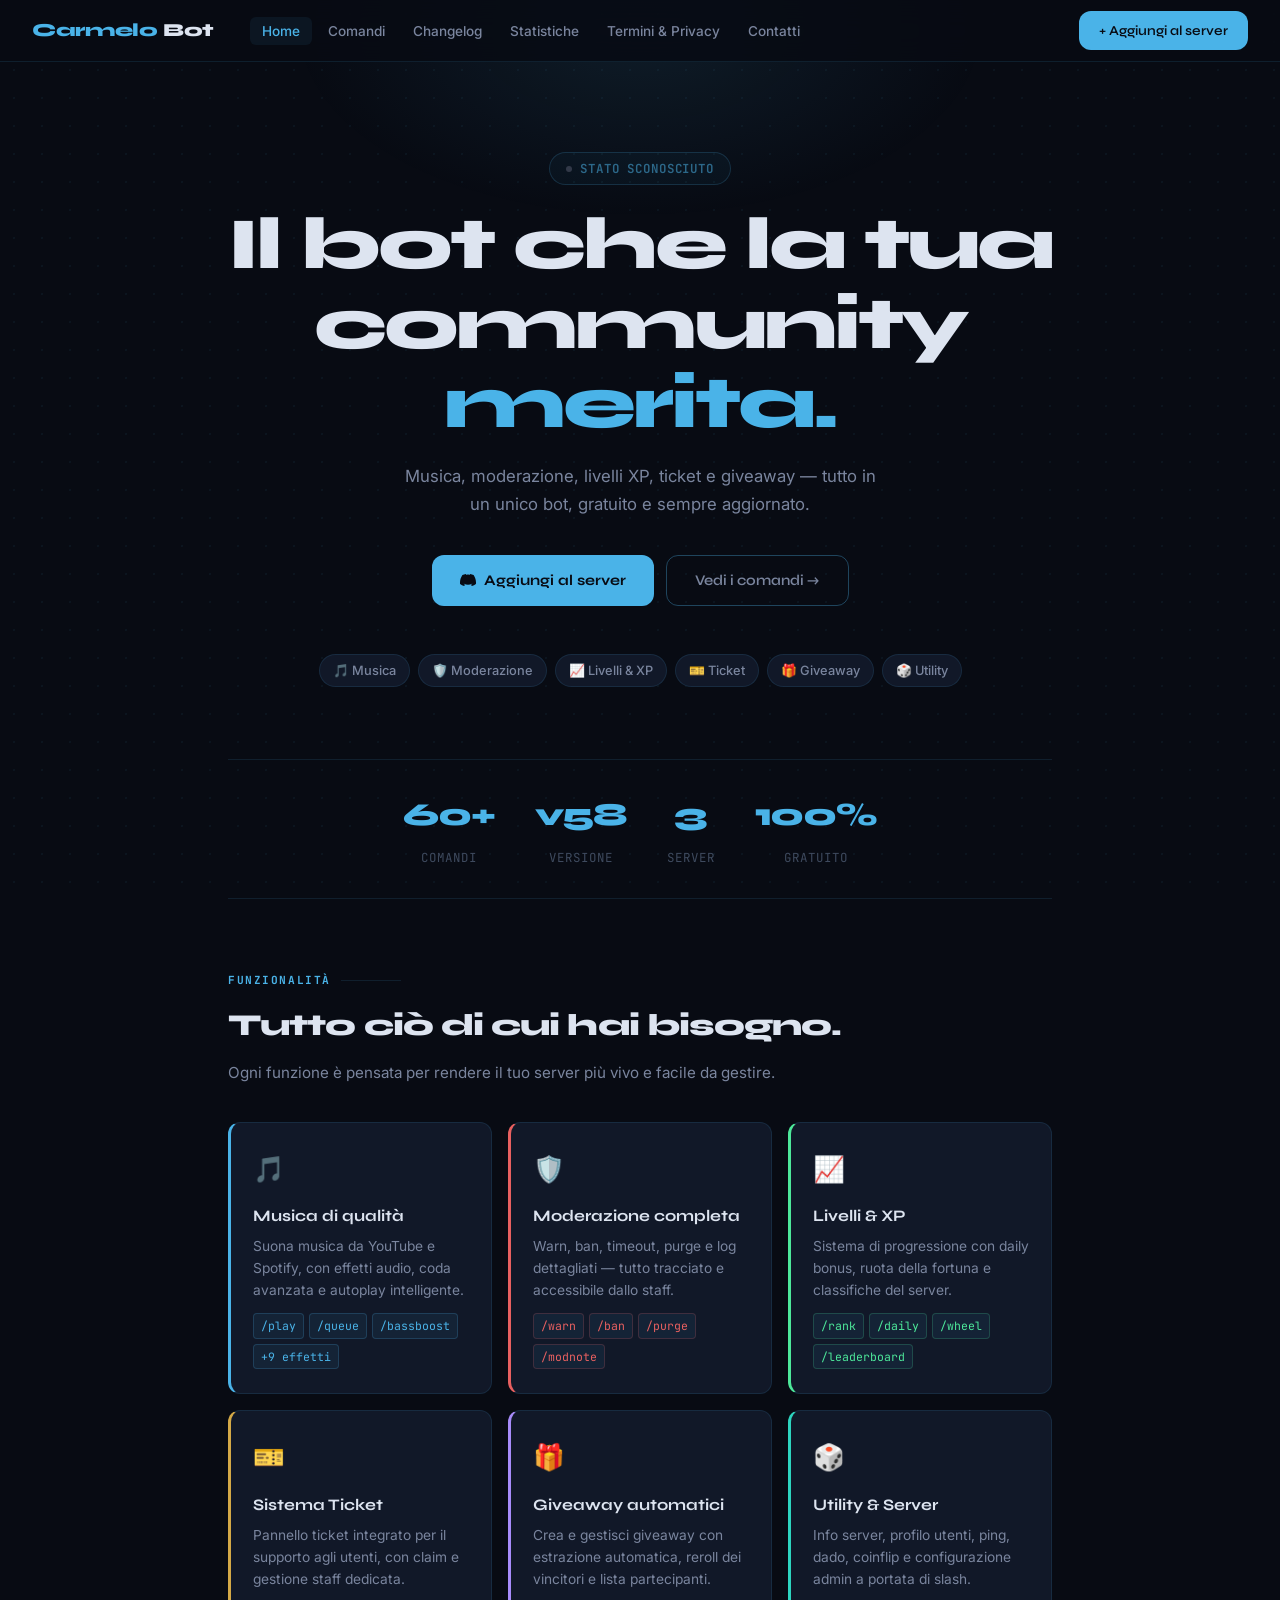
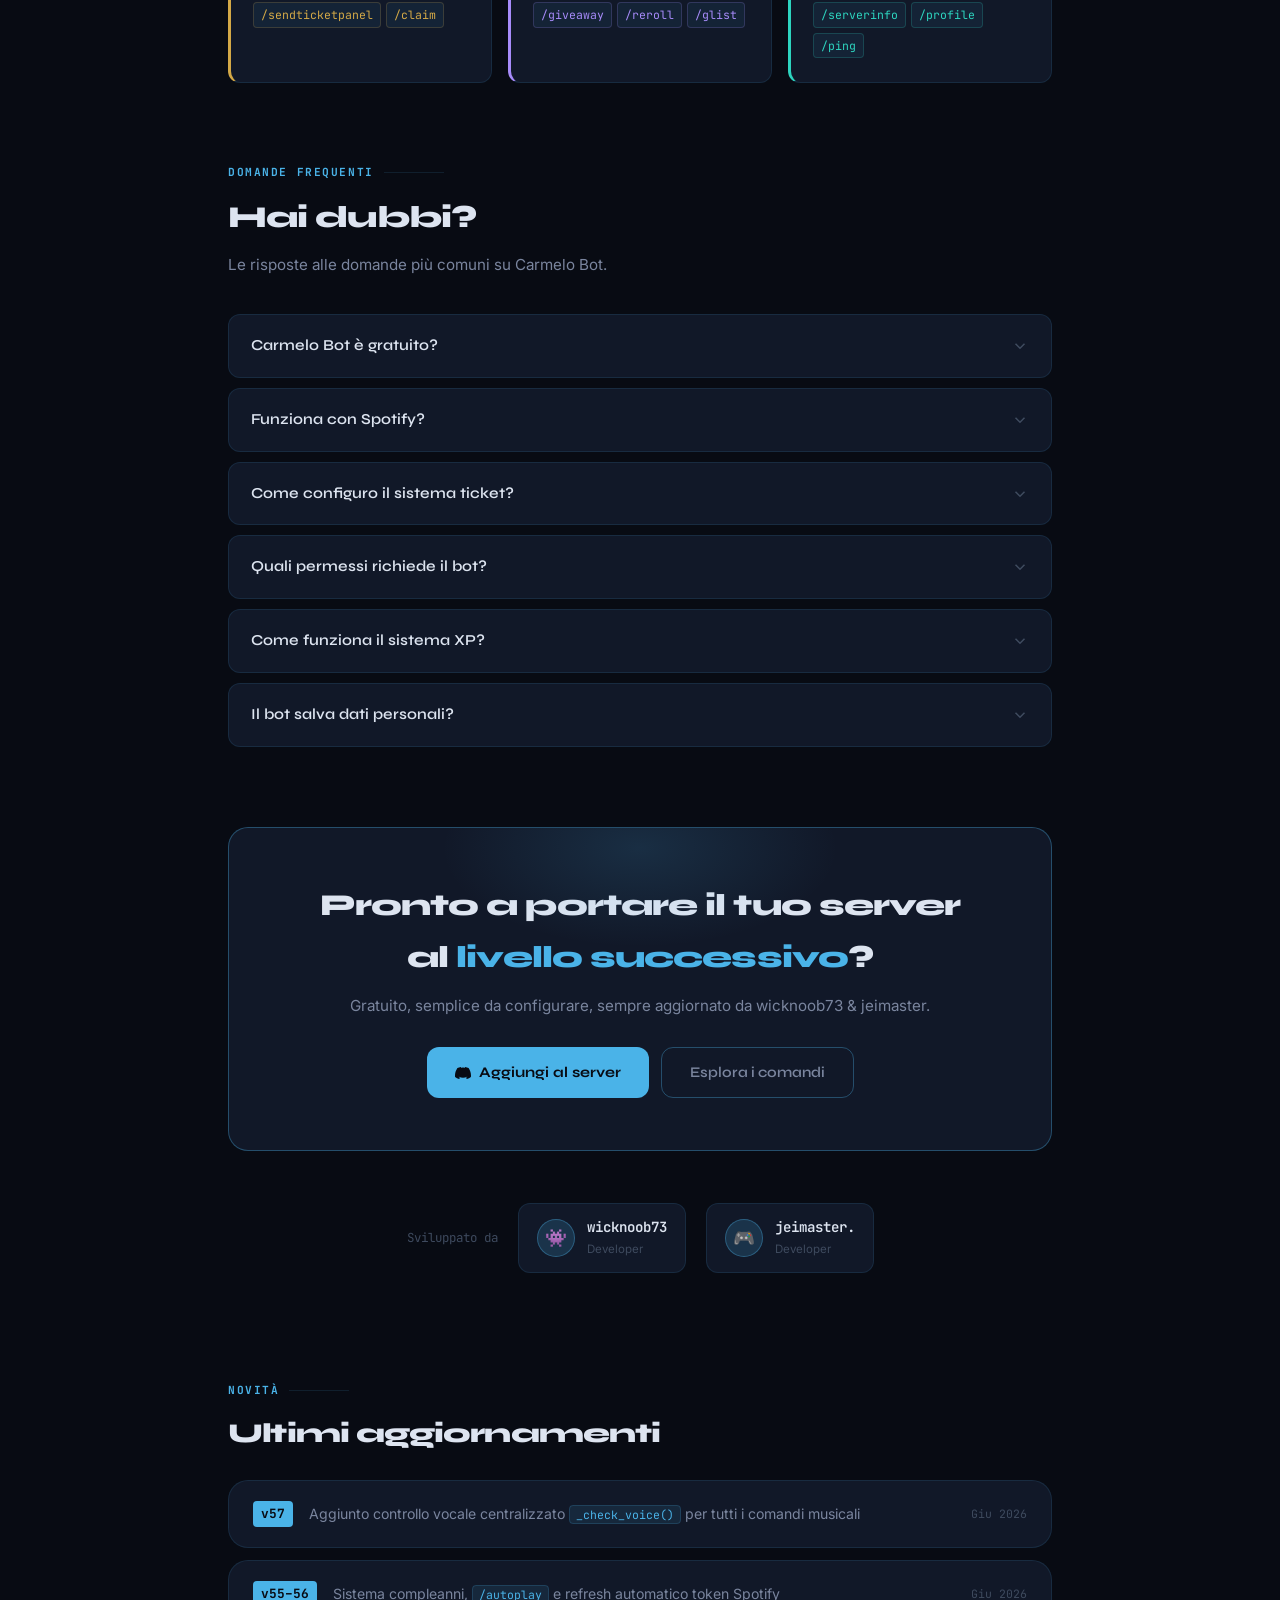
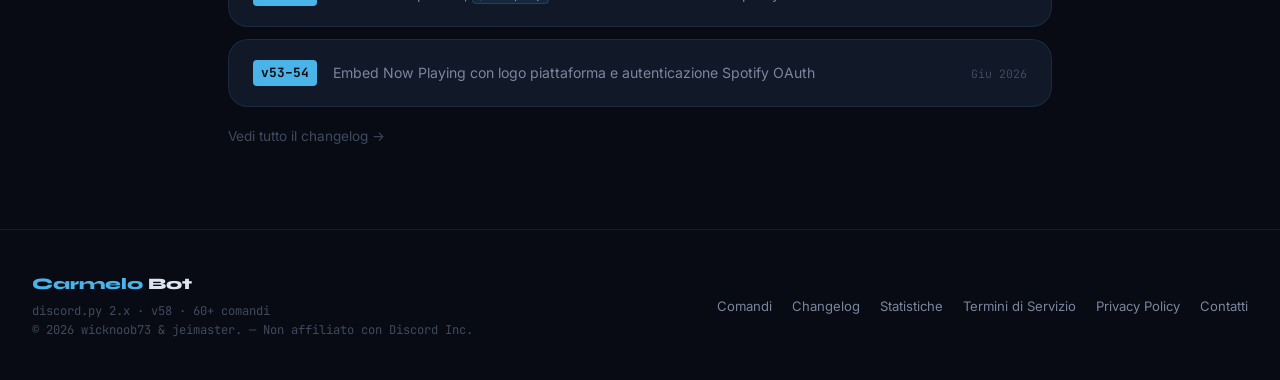
==== commit 45060184: "Add files via upload" ====
--- a/index.html
+++ b/index.html
@@ -3,36 +3,302 @@
 <head>
   <meta charset="UTF-8">
   <meta name="viewport" content="width=device-width, initial-scale=1.0">
-  <title>Carmelo Bot — Termini di Servizio & Privacy Policy</title>
-  <meta name="description" content="Termini di Servizio e Privacy Policy di Carmelo Bot, il bot Discord per musica, moderazione, livelli e molto altro.">
+  <title>Carmelo Bot — Il tuo bot Discord tutto-in-uno</title>
+  <meta name="description" content="Musica, moderazione, livelli XP, ticket, giveaway e molto altro. Carmelo Bot è il bot Discord per la tua community.">
+
+  <!-- Open Graph / Discord embed -->
+  <meta property="og:type"        content="website">
+  <meta property="og:title"       content="Carmelo Bot — Il tuo bot Discord tutto-in-uno">
+  <meta property="og:description" content="Musica, moderazione, livelli XP, ticket, giveaway e molto altro. Gratuito e sempre aggiornato.">
+  <meta property="og:image"       content="https://placehold.co/1200x630/0a0c14/4ab3e8?text=Carmelo+Bot">
+  <meta name="theme-color"        content="#4ab3e8">
+  <meta name="twitter:card"       content="summary_large_image">
+
+  <!-- Favicon SVG inline -->
+  <link rel="icon" type="image/svg+xml" href="data:image/svg+xml,<svg xmlns='http://www.w3.org/2000/svg' viewBox='0 0 32 32'><rect width='32' height='32' rx='8' fill='%230a0c14'/><text y='24' x='4' font-size='22'>🤖</text></svg>">
+
   <link rel="stylesheet" href="style.css">
+  <style>
+    .hero {
+      text-align: center;
+      padding: 90px 0 72px;
+    }
+    .hero h1 {
+      font-family: var(--font-display);
+      font-size: clamp(2.8rem, 7vw, 4.6rem);
+      font-weight: 800;
+      letter-spacing: -0.04em;
+      line-height: 1.08;
+      color: var(--text-primary);
+      margin: 20px 0 18px;
+    }
+    .hero h1 .accent { color: var(--blue); }
+    .hero-sub {
+      font-size: 1.05rem;
+      color: var(--text-secondary);
+      max-width: 480px;
+      margin: 0 auto 36px;
+      line-height: 1.7;
+    }
+    .hero-cta {
+      display: flex; justify-content: center;
+      gap: 12px; flex-wrap: wrap;
+      margin-bottom: 48px;
+    }
+    .btn-primary {
+      display: inline-flex; align-items: center; gap: 8px;
+      padding: 12px 28px;
+      background: var(--blue);
+      color: var(--bg-base);
+      font-family: var(--font-display);
+      font-weight: 700; font-size: 0.92rem;
+      border-radius: var(--radius-md);
+      text-decoration: none;
+      transition: background var(--ease), transform var(--ease), box-shadow var(--ease);
+    }
+    .btn-primary:hover {
+      background: #66c8f5; color: var(--bg-base);
+      transform: translateY(-2px);
+      box-shadow: 0 8px 28px rgba(74,179,232,0.3);
+    }
+    .btn-secondary {
+      display: inline-flex; align-items: center; gap: 8px;
+      padding: 12px 28px;
+      background: transparent;
+      color: var(--text-secondary);
+      font-family: var(--font-display);
+      font-weight: 600; font-size: 0.92rem;
+      border: 1px solid var(--border-hover);
+      border-radius: var(--radius-md);
+      text-decoration: none;
+      transition: all var(--ease);
+    }
+    .btn-secondary:hover {
+      color: var(--text-primary);
+      border-color: var(--blue);
+      background: var(--blue-faint);
+    }
+
+    /* Stats row */
+    .stats-row {
+      display: flex; justify-content: center; gap: 40px;
+      flex-wrap: wrap;
+      padding: 28px 0;
+      border-top: 1px solid var(--border);
+      border-bottom: 1px solid var(--border);
+      margin-bottom: 72px;
+    }
+    .stat-item { text-align: center; }
+    .stat-num {
+      font-family: var(--font-display);
+      font-size: 2rem; font-weight: 800;
+      color: var(--blue);
+      letter-spacing: -0.04em;
+      display: block;
+    }
+    .stat-lbl {
+      font-size: 0.78rem;
+      color: var(--text-muted);
+      font-family: var(--font-mono);
+      text-transform: uppercase;
+      letter-spacing: 0.08em;
+    }
+
+    /* Section heading */
+    .section-title {
+      font-family: var(--font-display);
+      font-size: 1.9rem; font-weight: 800;
+      letter-spacing: -0.03em;
+      margin-bottom: 8px;
+    }
+    .section-sub {
+      color: var(--text-secondary);
+      font-size: 0.95rem;
+      margin-bottom: 36px;
+    }
+
+    /* Features grid */
+    .features-grid {
+      display: grid;
+      grid-template-columns: repeat(auto-fill, minmax(260px, 1fr));
+      gap: 16px;
+      margin-bottom: 80px;
+    }
+    .feat-card {
+      background: var(--bg-card);
+      border: 1px solid var(--border);
+      border-left: 3px solid var(--feat-color, var(--blue));
+      border-radius: var(--radius-md);
+      padding: 24px 22px;
+      transition: border-color var(--ease), box-shadow var(--ease), transform var(--ease);
+    }
+    .feat-card:hover {
+      border-color: var(--feat-color, var(--blue));
+      box-shadow: 0 4px 24px rgba(0,0,0,0.4);
+      transform: translateY(-2px);
+    }
+    .feat-icon { font-size: 1.6rem; margin-bottom: 12px; display: block; }
+    .feat-title {
+      font-family: var(--font-display);
+      font-size: 1rem; font-weight: 700;
+      color: var(--text-primary); margin-bottom: 6px;
+    }
+    .feat-desc { font-size: 0.86rem; color: var(--text-secondary); line-height: 1.6; margin: 0; }
+    .feat-tags { display: flex; flex-wrap: wrap; gap: 5px; margin-top: 12px; }
+    .feat-tag {
+      font-size: 0.72rem; font-family: var(--font-mono);
+      color: var(--feat-color, var(--blue));
+      background: rgba(74,179,232,0.07);
+      border: 1px solid rgba(74,179,232,0.15);
+      border-radius: 4px; padding: 2px 7px;
+    }
+
+    /* FAQ */
+    .faq-list { display: flex; flex-direction: column; gap: 10px; margin-bottom: 80px; }
+    .faq-item {
+      background: var(--bg-card);
+      border: 1px solid var(--border);
+      border-radius: var(--radius-md);
+      overflow: hidden;
+      transition: border-color var(--ease);
+    }
+    .faq-item:hover { border-color: var(--border-hover); }
+    .faq-q {
+      display: flex; align-items: center; justify-content: space-between;
+      padding: 18px 22px;
+      cursor: pointer;
+      font-family: var(--font-display);
+      font-weight: 600; font-size: 0.95rem;
+      color: var(--text-primary);
+      user-select: none;
+      list-style: none;
+      gap: 16px;
+    }
+    .faq-q::-webkit-details-marker { display: none; }
+    .faq-chevron {
+      flex-shrink: 0;
+      width: 18px; height: 18px;
+      color: var(--text-muted);
+      transition: transform var(--ease);
+    }
+    details[open] .faq-chevron { transform: rotate(180deg); }
+    details[open] .faq-q { color: var(--blue); }
+    .faq-a {
+      padding: 0 22px 18px;
+      font-size: 0.9rem;
+      color: var(--text-secondary);
+      line-height: 1.7;
+      border-top: 1px solid var(--border);
+      padding-top: 14px;
+    }
+
+    /* CTA strip */
+    .cta-strip {
+      background: var(--bg-card);
+      border: 1px solid var(--border-hover);
+      border-radius: var(--radius-lg);
+      padding: 52px 40px;
+      text-align: center;
+      position: relative; overflow: hidden;
+      margin-bottom: 0;
+    }
+    .cta-strip::before {
+      content: '';
+      position: absolute;
+      top: -80px; left: 50%; transform: translateX(-50%);
+      width: 400px; height: 200px;
+      background: radial-gradient(ellipse, rgba(74,179,232,0.14) 0%, transparent 70%);
+      pointer-events: none;
+    }
+    .cta-strip h2 {
+      font-family: var(--font-display);
+      font-size: 1.9rem; font-weight: 800;
+      letter-spacing: -0.03em; margin-bottom: 10px;
+    }
+    .cta-strip p { color: var(--text-secondary); font-size: 0.95rem; margin-bottom: 28px; }
+
+    /* Devs */
+    .devs {
+      display: flex; justify-content: center; align-items: center;
+      gap: 20px; flex-wrap: wrap;
+      margin-top: 52px; margin-bottom: 8px;
+    }
+    .dev-card {
+      display: flex; align-items: center; gap: 12px;
+      background: var(--bg-card);
+      border: 1px solid var(--border);
+      border-radius: var(--radius-md);
+      padding: 12px 18px;
+      transition: border-color var(--ease);
+    }
+    .dev-card:hover { border-color: var(--border-hover); }
+    .dev-avatar {
+      width: 38px; height: 38px; border-radius: 50%;
+      background: var(--blue-glow); border: 1px solid var(--border-hover);
+      display: flex; align-items: center; justify-content: center;
+      font-size: 1.1rem;
+    }
+    .dev-name { font-family: var(--font-mono); font-size: 0.88rem; font-weight: 600; color: var(--text-primary); }
+    .dev-role { font-size: 0.72rem; color: var(--text-muted); }
+
+    @media (max-width: 640px) {
+      .hero { padding: 60px 0 50px; }
+      .stats-row { gap: 24px; }
+      .cta-strip { padding: 36px 24px; }
+    }
+  </style>
 </head>
 <body>
 
-<div class="stamp" aria-hidden="true">
-  <svg viewBox="0 0 120 120">
-    <circle cx="60" cy="60" r="54"/>
-    <path id="stamp-arc-top" d="M 60 60 m -42 0 a 42 42 0 0 1 84 0" fill="none"/>
-    <path id="stamp-arc-bot" d="M 60 60 m -42 0 a 42 42 0 0 0 84 0" fill="none"/>
-    <text><textPath href="#stamp-arc-top" startOffset="50%" text-anchor="middle">CARMELO BOT</textPath></text>
-    <text class="stamp-sub" x="60" y="64" text-anchor="middle">DOSSIER</text>
-    <text><textPath href="#stamp-arc-bot" startOffset="50%" text-anchor="middle">DOCUMENTO ATTIVO</textPath></text>
-  </svg>
+<!-- ── Navbar ─────────────────────────────────────────── -->
+<nav class="navbar">
+  <a href="index.html" class="navbar-logo"><span>Carmelo</span> Bot</a>
+  <ul class="navbar-links">
+    <li><a href="index.html" class="active">Home</a></li>
+    <li><a href="commands.html">Comandi</a></li>
+    <li><a href="changelog.html">Changelog</a></li>
+    <li><a href="stats.html">Statistiche</a></li>
+    <li><a href="legal.html">Termini & Privacy</a></li>
+    <li><a href="legal.html#contatti">Contatti</a></li>
+  </ul>
+  <a href="#" class="navbar-cta">+ Aggiungi al server</a>
+  <button class="hamburger" id="hamburgerBtn" aria-label="Menu"><span></span><span></span><span></span></button>
+</nav>
+
+<div class="mobile-menu" id="mobileMenu">
+  <a href="index.html" class="active">Home</a>
+  <a href="commands.html">Comandi</a>
+  <a href="changelog.html">Changelog</a>
+  <a href="stats.html">Statistiche</a>
+  <a href="legal.html">Termini & Privacy</a>
+  <a href="legal.html#contatti">Contatti</a>
+  <a href="#" class="mobile-cta">+ Aggiungi al server</a>
 </div>
 
-<!-- ═══════════════════════════════ HERO ═══════════════════════════════ -->
+<!-- ── Hero ──────────────────────────────────────────── -->
 <div class="container">
   <header class="hero">
-    <div class="hero-badge" id="bot-status-badge">
-      <span class="dot" id="bot-status-dot"></span>
-      <span id="bot-status-text">Verifica stato...</span>
-    </div>
-    <h1><span>Carmelo</span> Bot</h1>
+    <div id="status-badge" class="status-badge">
+      <span class="status-dot" id="status-dot"></span>
+      <span id="status-text">Verifica stato…</span>
+    </div>
+
+    <h1>Il bot che la tua<br>community <span class="accent">merita.</span></h1>
+
     <p class="hero-sub">
-      Termini di Servizio e Privacy Policy — tutto quello che devi sapere
-      sull'utilizzo del bot e sui dati che raccoglie.
+      Musica, moderazione, livelli XP, ticket e giveaway —
+      tutto in un unico bot, gratuito e sempre aggiornato.
     </p>
-    <div class="hero-chips">
+
+    <div class="hero-cta">
+      <a href="#" class="btn-primary">
+        <svg width="16" height="16" viewBox="0 0 24 24" fill="currentColor"><path d="M20.317 4.37a19.791 19.791 0 0 0-4.885-1.515.074.074 0 0 0-.079.037c-.21.375-.444.864-.608 1.25a18.27 18.27 0 0 0-5.487 0 12.64 12.64 0 0 0-.617-1.25.077.077 0 0 0-.079-.037A19.736 19.736 0 0 0 3.677 4.37a.07.07 0 0 0-.032.027C.533 9.046-.32 13.58.099 18.057c.002.022.015.04.036.054a19.9 19.9 0 0 0 5.993 3.03.078.078 0 0 0 .085-.026c.462-.63.874-1.295 1.226-1.994a.076.076 0 0 0-.041-.106 13.107 13.107 0 0 1-1.872-.892.077.077 0 0 1-.008-.128 10.2 10.2 0 0 0 .372-.292.074.074 0 0 1 .077-.01c3.928 1.793 8.18 1.793 12.062 0a.074.074 0 0 1 .078.01c.12.098.246.198.373.292a.077.077 0 0 1-.006.127 12.299 12.299 0 0 1-1.873.892.077.077 0 0 0-.041.107c.36.698.772 1.362 1.225 1.993a.076.076 0 0 0 .084.028 19.839 19.839 0 0 0 6.002-3.03.077.077 0 0 0 .032-.054c.5-5.177-.838-9.674-3.549-13.66a.061.061 0 0 0-.031-.03z"/></svg>
+        Aggiungi al server
+      </a>
+      <a href="commands.html" class="btn-secondary">Vedi i comandi →</a>
+    </div>
+
+    <div class="chips">
       <span class="chip">🎵 Musica</span>
       <span class="chip">🛡️ Moderazione</span>
       <span class="chip">📈 Livelli & XP</span>
@@ -42,412 +308,296 @@
     </div>
   </header>
 
-  <!-- Navigazione sezioni -->
-  <nav class="section-nav" aria-label="Sezioni">
-    <a href="#tos"       class="nav-pill active">📄 Termini di Servizio</a>
-    <a href="#privacy"   class="nav-pill">🔐 Privacy Policy</a>
-    <a href="#copyright" class="nav-pill">©️ Copyright</a>
-    <a href="#contatti"  class="nav-pill">✉️ Contatti</a>
-  </nav>
-
-  <!-- ═══════════════════ TERMINI DI SERVIZIO ═══════════════════ -->
-  <section id="tos" class="card">
-    <div class="card-header card-header--center">
-      <div class="card-icon">📄</div>
-      <h2>Termini di Servizio</h2>
-      <span class="last-updated">Aggiornato: 13 Giu 2026</span>
-    </div>
-
-    <h3>1. Accettazione dei termini</h3>
-    <p>
-      Utilizzando Carmelo Bot su Discord, accetti integralmente i presenti Termini di Servizio.
-      Se non accetti questi termini, ti invitiamo a non utilizzare il bot.
-    </p>
-
-    <h3>2. Descrizione del servizio</h3>
-    <p>
-      Carmelo Bot è un bot Discord gratuito sviluppato da
-      <strong style="color: var(--text-primary);">wicknoob73 &amp; jeimaster.</strong>
-      — include le seguenti funzionalità:
-    </p>
-    <ul>
-      <li>Riproduzione musicale tramite YouTube e Spotify</li>
-      <li>Strumenti di moderazione del server</li>
-      <li>Sistema ticket con supporto staff</li>
-      <li>Sistema livelli, XP e statistiche utenti</li>
-      <li>Giveaway con estrazione automatica dei vincitori</li>
-      <li>Comandi utility e intrattenimento</li>
-    </ul>
-
-    <h3>3. Utilizzo consentito</h3>
-    <p>Gli utenti si impegnano a non usare il bot per:</p>
-    <ul>
-      <li>Attività illegali di qualsiasi natura</li>
-      <li>Spam, flood o abuso dei servizi Discord</li>
-      <li>Tentativi di exploit, injection o danneggiamento del bot</li>
-      <li>Violazione dei Termini di Servizio di Discord</li>
-    </ul>
-
-    <h3>4. Limitazione di responsabilità</h3>
-    <p>
-      Carmelo Bot è fornito <em>"così com'è"</em>, senza garanzie di disponibilità continua,
-      assenza di bug o integrità dei dati. Lo sviluppatore non è responsabile per
-      eventuali danni, perdite di dati o disservizi derivanti dall'utilizzo del bot.
-    </p>
-
-    <h3>5. Terminazione del servizio</h3>
-    <p>
-      Lo sviluppatore si riserva il diritto di sospendere o terminare l'accesso al bot
-      in qualsiasi momento, senza preavviso e a propria discrezione.
-    </p>
-
-    <h3>6. Revoca per utilizzo improprio</h3>
-    <p>
-      Qualora gli sviluppatori ritengano, a propria esclusiva discrezione, che il bot venga
-      utilizzato in modo improprio, abusivo o contrario allo spirito dei presenti Termini,
-      si riservano il diritto di revocarne l'accesso a un utente, server o community
-      <strong style="color:var(--text-primary);">senza preavviso e senza che ciò comporti
-      alcuna ripercussione legale</strong> per gli sviluppatori stessi.
-    </p>
-
-    <h3>7. Modifiche ai termini</h3>
-    <p>
-      I presenti Termini di Servizio possono essere aggiornati in qualsiasi momento.
-      Continuando a usare il bot dopo eventuali modifiche, l'utente ne accetta automaticamente i nuovi termini.
-    </p>
-
-    <h3>8. Clausola bellica <span style="font-size:0.7em; color:var(--text-muted); text-transform:none; letter-spacing:0;">(scherzo, ovviamente)</span></h3>
-    <p>
-      Nel remoto ed improbabile caso in cui Carmelo Bot dovesse entrare in guerra,
-      <strong style="color:var(--text-primary);">l'utente che ha accettato questi Termini</strong>
-      si offre volontario per essere mandato in prima linea sul fronte,
-      a tutela della sicurezza di
-      <strong style="color:var(--text-primary);">wicknoob73 &amp; jeimaster.</strong> e dell'intera community.
-      Questa clausola è puramente goliardica e non ha alcun valore legale. 🫡
-    </p>
-  </section>
-
-  <!-- ═══════════════════ PRIVACY POLICY ═══════════════════════ -->
-  <section id="privacy" class="card">
-    <div class="card-header card-header--center">
-      <div class="card-icon">🔐</div>
-      <h2>Privacy Policy</h2>
-      <span class="last-updated">Aggiornato: 13 Giu 2026</span>
-    </div>
-
-    <h3>1. Dati raccolti</h3>
-    <p>
-      Carmelo Bot raccoglie esclusivamente i dati necessari al corretto funzionamento
-      del servizio. Nessun dato personale sensibile viene memorizzato.
-    </p>
-
-    <h3>2. Identificatori Discord</h3>
-    <ul>
-      <li>ID server (guild)</li>
-      <li>ID utenti</li>
-      <li>ID canali</li>
-    </ul>
-    <p>
-      Questi identificatori vengono usati come chiavi nei file di configurazione
-      e nel database, senza mai essere associati a informazioni personali reali.
-    </p>
-
-    <h3>3. Statistiche utenti</h3>
-    <p>Memorizzate in <code>stats.json</code>:</p>
-    <div class="file-grid">
-      <div class="file-pill">📨 Messaggi inviati</div>
-      <div class="file-pill">📢 Messaggi per canale</div>
-      <div class="file-pill">🎙️ Minuti in vocale</div>
-      <div class="file-pill">👍 Reazioni aggiunte</div>
-      <div class="file-pill">❤️ Reazioni ricevute</div>
-    </div>
-
-    <h3>4. XP e livelli</h3>
-    <p>Memorizzati in <code>levels.json</code>:</p>
-    <div class="file-grid">
-      <div class="file-pill">⚡ XP attuali</div>
-      <div class="file-pill">🏆 Livello corrente</div>
-      <div class="file-pill">📊 XP totali accumulati</div>
-    </div>
-
-    <h3>5. Moderazione</h3>
-    <p>Memorizzati in <code>warnings.json</code> e <code>mod_logs.json</code>:</p>
-    <ul>
-      <li>ID utente ammonito e motivo del warn</li>
-      <li>ID moderatore responsabile dell'azione</li>
-      <li>Data, ora e tipo di azione di moderazione</li>
-    </ul>
-
-    <h3>6. Note dello staff</h3>
-    <p>Memorizzate in <code>mod_notes.json</code>:</p>
-    <p>
-      Lo staff di moderazione può annotare note testuali libere associate a un utente
-      del server, ad esempio per tenere traccia di comportamenti passati non ancora
-      sanzionabili con un warn formale.
-    </p>
-    <ul>
-      <li>ID utente a cui si riferisce la nota</li>
-      <li>Testo della nota, scritto liberamente dal moderatore</li>
-      <li>ID del moderatore autore e data di inserimento</li>
-    </ul>
-    <p>
-      Queste note sono visibili solo allo staff del server e non vengono mai
-      condivise tra server diversi.
-    </p>
-
-    <h3>7. Configurazione server</h3>
-    <p>Memorizzata in <code>config.json</code>:</p>
-    <div class="file-grid">
-      <div class="file-pill">📣 Canale level-up</div>
-      <div class="file-pill">👋 Canale benvenuto</div>
-      <div class="file-pill">🚪 Canale addio</div>
-      <div class="file-pill">🏅 Ruolo automatico</div>
-      <div class="file-pill">🎫 Contatore ticket</div>
-    </div>
-
-    <h3>8. Cooldown comandi</h3>
-    <p>
-      I file <code>daily_cooldowns.json</code> e <code>wheel_cooldowns.json</code>
-      contengono ID utenti/server e la data dell'ultimo utilizzo di determinati comandi.
-      Sono dati temporanei necessari al corretto funzionamento del rate-limiting.
-    </p>
-
-    <h3>9. Compleanni</h3>
-    <p>Memorizzati in <code>birthdays.json</code>:</p>
-    <p>
-      Su richiesta volontaria dell'utente tramite apposito comando, il bot può
-      memorizzare giorno e mese di nascita per inviare un messaggio di auguri
-      automatico nel server. L'anno di nascita non viene richiesto né memorizzato.
-    </p>
-    <ul>
-      <li>ID utente, ID server</li>
-      <li>Giorno e mese di nascita</li>
-    </ul>
-    <p>
-      Il dato è fornito spontaneamente e può essere rimosso in qualsiasi momento
-      contattando lo staff o gli sviluppatori.
-    </p>
-
-    <h3>10. Giveaway</h3>
-    <p>Memorizzati nel database <code>giveaways.db</code> (SQLite):</p>
-    <ul>
-      <li>ID server, canale e messaggio del giveaway</li>
-      <li>Premio, descrizione e URL immagine opzionale</li>
-      <li>Numero di vincitori e data di fine</li>
-      <li>ID del creatore, dei partecipanti e dei vincitori</li>
-    </ul>
-
-    <h3>11. Immagini generate al volo</h3>
-    <p>
-      Alcuni comandi (card di livello, messaggi di benvenuto/addio, biglietti utente)
-      generano un'immagine componendo l'avatar pubblico Discord dell'utente con testo
-      ed elementi grafici. Queste immagini vengono create al momento e inviate nel
-      canale: non vengono salvate permanentemente su disco dal bot, oltre la durata
-      necessaria a comporle e inviarle.
-    </p>
-
-    <h3>12. Account Spotify del bot</h3>
-    <p>
-      Per riprodurre brani da Spotify, il bot utilizza un proprio account/applicazione
-      Spotify autenticata via OAuth, con token salvato localmente sul server che ospita
-      il bot. Questo account appartiene agli sviluppatori: gli utenti del server non
-      collegano né esporrebbero alcun account Spotify personale usando i comandi musicali.
-    </p>
-
-    <h3>13. Condivisione dati</h3>
-    <p>
-      Carmelo Bot non vende, cede né condivide dati personali con terze parti
-      a scopo commerciale o di profilazione.
-    </p>
-
-    <h3>14. Sicurezza</h3>
-    <p>
-      Lo sviluppatore adotta misure ragionevoli per proteggere i dati memorizzati,
-      ma non può garantire sicurezza assoluta contro accessi non autorizzati.
-    </p>
-
-    <h3>15. Rimozione dati</h3>
-    <p>
-      Gli amministratori di un server possono richiedere la cancellazione di tutti i
-      dati relativi al proprio server contattando direttamente lo sviluppatore.
-    </p>
-
-    <h3>16. Contatti</h3>
-    <p>Per qualsiasi domanda relativa alla privacy, contatta gli sviluppatori su Discord:</p>
-    <div class="contact-box">
-      <div class="avatar">⚙️</div>
-      <div>
-        <div class="name">wicknoob73 &amp; jeimaster.</div>
-        <div class="role">Sviluppatori — Carmelo Bot</div>
-      </div>
-    </div>
-  </section>
-
-  <!-- ═══════════════════ COPYRIGHT ════════════════════════════ -->
-  <section id="copyright" class="card">
-    <div class="card-header card-header--center">
-      <div class="card-icon">©️</div>
-      <h2>Copyright</h2>
-      <span class="last-updated">Aggiornato: 13 Giu 2026</span>
-    </div>
-
-    <h3>Licenza</h3>
-    <p>
-      Carmelo Bot — inclusi codice sorgente, grafica, documentazione e contenuti correlati —
-      è distribuito sotto licenza
-      <a href="https://creativecommons.org/licenses/by-nc-sa/4.0/" target="_blank" rel="noopener">
-        Creative Commons Attribution-NonCommercial-ShareAlike 4.0 International (CC BY-NC-SA 4.0)
-      </a>.
-    </p>
-
-    <div class="license-banner">
-      <div class="license-badges">
-        <span class="license-badge">BY</span>
-        <span class="license-badge">NC</span>
-        <span class="license-badge">SA</span>
-      </div>
-      <div class="license-name">CC BY-NC-SA 4.0</div>
-      <div class="license-full">Creative Commons — Attribuzione — Non commerciale — Stessa licenza</div>
-    </div>
-
-    <h3>Cosa puoi fare</h3>
-    <ul>
-      <li><strong style="color:var(--accent-teal)">Condividere</strong> — copiare e ridistribuire il materiale in qualsiasi formato</li>
-      <li><strong style="color:var(--accent-teal)">Modificare</strong> — remixare, trasformare o basarti sul materiale</li>
-    </ul>
-
-    <h3>A queste condizioni</h3>
-    <ul>
-      <li><strong style="color:var(--blurple-lt)">Attribuzione (BY)</strong> — devi riconoscere la paternità dell'opera e indicare gli autori originali: <strong>wicknoob73 &amp; jeimaster.</strong></li>
-      <li><strong style="color:var(--blurple-lt)">Non commerciale (NC)</strong> — non puoi usare il materiale per scopi commerciali o a fini di lucro</li>
-      <li><strong style="color:var(--blurple-lt)">Stessa licenza (SA)</strong> — se modifichi o ridistribuisci il materiale, devi farlo sotto la stessa licenza CC BY-NC-SA 4.0</li>
-    </ul>
-
-    <h3>Diritti riservati</h3>
-    <p>
-      Il nome <strong>Carmelo Bot</strong>, il logo e l'identità visiva sono di esclusiva proprietà
-      degli sviluppatori. Non è consentito l'uso del nome o del logo per rappresentare
-      prodotti derivati senza esplicita autorizzazione scritta.
-    </p>
-
-    <h3>Esonero di garanzia</h3>
-    <p>
-      Questa licenza non limita né rimuove le clausole di limitazione di responsabilità
-      presenti nei Termini di Servizio. Il materiale è fornito senza alcuna garanzia,
-      nei limiti consentiti dalla legge applicabile.
-    </p>
-
-    <div class="contact-box" style="margin-top:24px">
-      <div class="avatar">⚖️</div>
-      <div>
-        <div class="name">&copy; 2026 wicknoob73 &amp; jeimaster.</div>
-        <div class="role">Tutti i diritti riservati — Carmelo Bot</div>
-      </div>
-    </div>
-  </section>
-
-  <!-- ═══════════════════ CONTATTI ═════════════════════════════ -->
-  <section id="contatti" class="card">
-    <div class="card-header card-header--center">
-      <div class="card-icon">✉️</div>
-      <h2>Contatti</h2>
-      <span class="last-updated">Aggiornato: 13 Giu 2026</span>
-    </div>
-
-    <p style="text-align:center; max-width:480px; margin:0 auto 8px;">
-      Per domande, segnalazioni, richieste di rimozione dati o collaborazioni,
-      puoi contattare direttamente gli sviluppatori del bot.
-    </p>
-
-    <div class="contacts-grid">
-      <div class="contact-card">
-        <div class="contact-avatar">🧑‍💻</div>
-        <div class="contact-discord">wicknoob73</div>
-        <div class="contact-role">Sviluppatore — Carmelo Bot</div>
-        <a class="contact-email" href="mailto:wicknoob73@example.com">slesioalan@gmail.com</a>
-      </div>
-
-      <div class="contact-card">
-        <div class="contact-avatar">🧑🏿‍💻</div>
-        <div class="contact-discord">jeimaster.</div>
-        <div class="contact-role">Sviluppatore — Carmelo Bot</div>
-        <a class="contact-email" href="mailto:jeimaster@example.com">jeison.barrial12@gmail.com</a>
-      </div>
-    </div>
-
-    
-  </section>
+  <!-- Stats -->
+  <div class="stats-row">
+    <div class="stat-item">
+      <span class="stat-num">60+</span>
+      <span class="stat-lbl">Comandi</span>
+    </div>
+    <div class="stat-item">
+      <span class="stat-num">v58</span>
+      <span class="stat-lbl">Versione</span>
+    </div>
+    <div class="stat-item">
+      <span class="stat-num">3</span>
+      <span class="stat-lbl">Server</span>
+    </div>
+    <div class="stat-item">
+      <span class="stat-num">100%</span>
+      <span class="stat-lbl">Gratuito</span>
+    </div>
+  </div>
+
+  <!-- Features -->
+  <div class="section-label">Funzionalità</div>
+  <h2 class="section-title">Tutto ciò di cui hai bisogno.</h2>
+  <p class="section-sub">Ogni funzione è pensata per rendere il tuo server più vivo e facile da gestire.</p>
+
+  <div class="features-grid">
+    <div class="feat-card" style="--feat-color:#4ab3e8;">
+      <span class="feat-icon">🎵</span>
+      <div class="feat-title">Musica di qualità</div>
+      <p class="feat-desc">Suona musica da YouTube e Spotify, con effetti audio, coda avanzata e autoplay intelligente.</p>
+      <div class="feat-tags">
+        <span class="feat-tag" style="color:#4ab3e8;border-color:rgba(74,179,232,0.2);">/play</span>
+        <span class="feat-tag" style="color:#4ab3e8;border-color:rgba(74,179,232,0.2);">/queue</span>
+        <span class="feat-tag" style="color:#4ab3e8;border-color:rgba(74,179,232,0.2);">/bassboost</span>
+        <span class="feat-tag" style="color:#4ab3e8;border-color:rgba(74,179,232,0.2);">+9 effetti</span>
+      </div>
+    </div>
+    <div class="feat-card" style="--feat-color:#e86060;">
+      <span class="feat-icon">🛡️</span>
+      <div class="feat-title">Moderazione completa</div>
+      <p class="feat-desc">Warn, ban, timeout, purge e log dettagliati — tutto tracciato e accessibile dallo staff.</p>
+      <div class="feat-tags">
+        <span class="feat-tag" style="color:#e86060;border-color:rgba(232,96,96,0.2);">/warn</span>
+        <span class="feat-tag" style="color:#e86060;border-color:rgba(232,96,96,0.2);">/ban</span>
+        <span class="feat-tag" style="color:#e86060;border-color:rgba(232,96,96,0.2);">/purge</span>
+        <span class="feat-tag" style="color:#e86060;border-color:rgba(232,96,96,0.2);">/modnote</span>
+      </div>
+    </div>
+    <div class="feat-card" style="--feat-color:#4de89a;">
+      <span class="feat-icon">📈</span>
+      <div class="feat-title">Livelli & XP</div>
+      <p class="feat-desc">Sistema di progressione con daily bonus, ruota della fortuna e classifiche del server.</p>
+      <div class="feat-tags">
+        <span class="feat-tag" style="color:#4de89a;border-color:rgba(77,232,154,0.2);">/rank</span>
+        <span class="feat-tag" style="color:#4de89a;border-color:rgba(77,232,154,0.2);">/daily</span>
+        <span class="feat-tag" style="color:#4de89a;border-color:rgba(77,232,154,0.2);">/wheel</span>
+        <span class="feat-tag" style="color:#4de89a;border-color:rgba(77,232,154,0.2);">/leaderboard</span>
+      </div>
+    </div>
+    <div class="feat-card" style="--feat-color:#d4a947;">
+      <span class="feat-icon">🎫</span>
+      <div class="feat-title">Sistema Ticket</div>
+      <p class="feat-desc">Pannello ticket integrato per il supporto agli utenti, con claim e gestione staff dedicata.</p>
+      <div class="feat-tags">
+        <span class="feat-tag" style="color:#d4a947;border-color:rgba(212,169,71,0.2);">/sendticketpanel</span>
+        <span class="feat-tag" style="color:#d4a947;border-color:rgba(212,169,71,0.2);">/claim</span>
+      </div>
+    </div>
+    <div class="feat-card" style="--feat-color:#a78bfa;">
+      <span class="feat-icon">🎁</span>
+      <div class="feat-title">Giveaway automatici</div>
+      <p class="feat-desc">Crea e gestisci giveaway con estrazione automatica, reroll dei vincitori e lista partecipanti.</p>
+      <div class="feat-tags">
+        <span class="feat-tag" style="color:#a78bfa;border-color:rgba(167,139,250,0.2);">/giveaway</span>
+        <span class="feat-tag" style="color:#a78bfa;border-color:rgba(167,139,250,0.2);">/reroll</span>
+        <span class="feat-tag" style="color:#a78bfa;border-color:rgba(167,139,250,0.2);">/glist</span>
+      </div>
+    </div>
+    <div class="feat-card" style="--feat-color:#2dd4bf;">
+      <span class="feat-icon">🎲</span>
+      <div class="feat-title">Utility & Server</div>
+      <p class="feat-desc">Info server, profilo utenti, ping, dado, coinflip e configurazione admin a portata di slash.</p>
+      <div class="feat-tags">
+        <span class="feat-tag" style="color:#2dd4bf;border-color:rgba(45,212,191,0.2);">/serverinfo</span>
+        <span class="feat-tag" style="color:#2dd4bf;border-color:rgba(45,212,191,0.2);">/profile</span>
+        <span class="feat-tag" style="color:#2dd4bf;border-color:rgba(45,212,191,0.2);">/ping</span>
+      </div>
+    </div>
+  </div>
+
+  <!-- FAQ -->
+  <div class="section-label">Domande frequenti</div>
+  <h2 class="section-title">Hai dubbi?</h2>
+  <p class="section-sub">Le risposte alle domande più comuni su Carmelo Bot.</p>
+
+  <div class="faq-list">
+    <details class="faq-item">
+      <summary class="faq-q">
+        Carmelo Bot è gratuito?
+        <svg class="faq-chevron" viewBox="0 0 24 24" fill="none" stroke="currentColor" stroke-width="2"><polyline points="6 9 12 15 18 9"/></svg>
+      </summary>
+      <div class="faq-a">Sì, completamente gratuito. Non ci sono piani premium, abbonamenti o funzioni a pagamento. Tutte le funzionalità sono accessibili senza costi.</div>
+    </details>
+    <details class="faq-item">
+      <summary class="faq-q">
+        Funziona con Spotify?
+        <svg class="faq-chevron" viewBox="0 0 24 24" fill="none" stroke="currentColor" stroke-width="2"><polyline points="6 9 12 15 18 9"/></svg>
+      </summary>
+      <div class="faq-a">Sì, ma solo brani singoli. Puoi usare <code>/play</code> con il link diretto a un brano Spotify e il bot lo riproduce tramite YouTube. Playlist e album Spotify non sono supportati.</div>
+    </details>
+    <details class="faq-item">
+      <summary class="faq-q">
+        Come configuro il sistema ticket?
+        <svg class="faq-chevron" viewBox="0 0 24 24" fill="none" stroke="currentColor" stroke-width="2"><polyline points="6 9 12 15 18 9"/></svg>
+      </summary>
+      <div class="faq-a">Usa il comando <code>/sendticketpanel</code> nel canale in cui vuoi far apparire il pannello. Gli utenti potranno aprire ticket cliccando il pulsante, e i moderatori potranno prenderli in carico con <code>/claim</code>.</div>
+    </details>
+    <details class="faq-item">
+      <summary class="faq-q">
+        Quali permessi richiede il bot?
+        <svg class="faq-chevron" viewBox="0 0 24 24" fill="none" stroke="currentColor" stroke-width="2"><polyline points="6 9 12 15 18 9"/></svg>
+      </summary>
+      <div class="faq-a">Il bot richiede i permessi standard per leggere e inviare messaggi, gestire canali (per i ticket), entrare e parlare nei canali vocali (per la musica), e gestire i ruoli per alcune funzioni di moderazione.</div>
+    </details>
+    <details class="faq-item">
+      <summary class="faq-q">
+        Come funziona il sistema XP?
+        <svg class="faq-chevron" viewBox="0 0 24 24" fill="none" stroke="currentColor" stroke-width="2"><polyline points="6 9 12 15 18 9"/></svg>
+      </summary>
+      <div class="faq-a">Gli utenti guadagnano XP mandando messaggi e stando nei canali vocali. Ogni giorno puoi riscattare XP extra con <code>/daily</code> e tentare la fortuna con <code>/wheel</code> ogni 12 ore. Visualizza i tuoi progressi con <code>/rank</code>.</div>
+    </details>
+    <details class="faq-item">
+      <summary class="faq-q">
+        Il bot salva dati personali?
+        <svg class="faq-chevron" viewBox="0 0 24 24" fill="none" stroke="currentColor" stroke-width="2"><polyline points="6 9 12 15 18 9"/></svg>
+      </summary>
+      <div class="faq-a">Il bot salva solo ID Discord (utente, server, canali) e dati di gioco (XP, livello, statistiche). Nessun dato personale sensibile. Puoi richiedere la cancellazione dei tuoi dati in qualsiasi momento — leggi la <a href="legal.html#privacy">Privacy Policy</a> per i dettagli.</div>
+    </details>
+  </div>
+
+  <!-- CTA strip -->
+  <div class="cta-strip">
+    <h2>Pronto a portare il tuo server<br>al <span style="color:var(--blue);">livello successivo</span>?</h2>
+    <p>Gratuito, semplice da configurare, sempre aggiornato da wicknoob73 & jeimaster.</p>
+    <div style="display:flex;gap:12px;justify-content:center;flex-wrap:wrap;">
+      <a href="#" class="btn-primary">
+        <svg width="16" height="16" viewBox="0 0 24 24" fill="currentColor"><path d="M20.317 4.37a19.791 19.791 0 0 0-4.885-1.515.074.074 0 0 0-.079.037c-.21.375-.444.864-.608 1.25a18.27 18.27 0 0 0-5.487 0 12.64 12.64 0 0 0-.617-1.25.077.077 0 0 0-.079-.037A19.736 19.736 0 0 0 3.677 4.37a.07.07 0 0 0-.032.027C.533 9.046-.32 13.58.099 18.057c.002.022.015.04.036.054a19.9 19.9 0 0 0 5.993 3.03.078.078 0 0 0 .085-.026c.462-.63.874-1.295 1.226-1.994a.076.076 0 0 0-.041-.106 13.107 13.107 0 0 1-1.872-.892.077.077 0 0 1-.008-.128 10.2 10.2 0 0 0 .372-.292.074.074 0 0 1 .077-.01c3.928 1.793 8.18 1.793 12.062 0a.074.074 0 0 1 .078.01c.12.098.246.198.373.292a.077.077 0 0 1-.006.127 12.299 12.299 0 0 1-1.873.892.077.077 0 0 0-.041.107c.36.698.772 1.362 1.225 1.993a.076.076 0 0 0 .084.028 19.839 19.839 0 0 0 6.002-3.03.077.077 0 0 0 .032-.054c.5-5.177-.838-9.674-3.549-13.66a.061.061 0 0 0-.031-.03z"/></svg>
+        Aggiungi al server
+      </a>
+      <a href="commands.html" class="btn-secondary">Esplora i comandi</a>
+    </div>
+  </div>
+
+  <!-- Devs -->
+  <div class="devs">
+    <span style="font-size:0.78rem;color:var(--text-muted);font-family:var(--font-mono);">Sviluppato da</span>
+    <div class="dev-card">
+      <div class="dev-avatar">👾</div>
+      <div><div class="dev-name">wicknoob73</div><div class="dev-role">Developer</div></div>
+    </div>
+    <div class="dev-card">
+      <div class="dev-avatar">🎮</div>
+      <div><div class="dev-name">jeimaster.</div><div class="dev-role">Developer</div></div>
+    </div>
+  </div>
+
 </div>
 
-<!-- ═══════════════════════════════ FOOTER ══════════════════════════════ -->
+<!-- ── Footer ─────────────────────────────────────────── -->
+
+<!-- ── Ultimi aggiornamenti ── -->
+<section style="position:relative;z-index:1;max-width:880px;margin:0 auto;padding:0 28px 80px;">
+  <div class="section-label">Novità</div>
+  <h2 style="font-family:var(--font-display);font-size:1.7rem;font-weight:800;letter-spacing:-0.03em;margin-bottom:24px;">
+    Ultimi aggiornamenti
+  </h2>
+  <div style="display:flex;flex-direction:column;gap:12px;">
+
+    <a href="changelog.html#vv57" style="text-decoration:none;">
+      <div style="background:var(--bg-card);border:1px solid var(--border);border-radius:var(--radius-lg);padding:20px 24px;display:flex;align-items:center;gap:16px;transition:border-color .2s,box-shadow .2s;" onmouseover="this.style.borderColor='rgba(74,179,232,0.35)';this.style.boxShadow='0 4px 20px rgba(0,0,0,0.3)'" onmouseout="this.style.borderColor='rgba(74,179,232,0.12)';this.style.boxShadow='none'">
+        <span style="font-family:var(--font-mono);font-size:0.8rem;font-weight:700;color:var(--bg-base);background:var(--blue);border-radius:4px;padding:2px 8px;flex-shrink:0;">v57</span>
+        <span style="color:var(--text-secondary);font-size:0.88rem;flex:1;">Aggiunto controllo vocale centralizzato <code>_check_voice()</code> per tutti i comandi musicali</span>
+        <span style="font-family:var(--font-mono);font-size:0.72rem;color:var(--text-muted);flex-shrink:0;">Giu 2026</span>
+      </div>
+    </a>
+
+    <a href="changelog.html#vv55-v56" style="text-decoration:none;">
+      <div style="background:var(--bg-card);border:1px solid var(--border);border-radius:var(--radius-lg);padding:20px 24px;display:flex;align-items:center;gap:16px;transition:border-color .2s,box-shadow .2s;" onmouseover="this.style.borderColor='rgba(74,179,232,0.35)';this.style.boxShadow='0 4px 20px rgba(0,0,0,0.3)'" onmouseout="this.style.borderColor='rgba(74,179,232,0.12)';this.style.boxShadow='none'">
+        <span style="font-family:var(--font-mono);font-size:0.8rem;font-weight:700;color:var(--bg-base);background:var(--blue);border-radius:4px;padding:2px 8px;flex-shrink:0;">v55–56</span>
+        <span style="color:var(--text-secondary);font-size:0.88rem;flex:1;">Sistema compleanni, <code>/autoplay</code> e refresh automatico token Spotify</span>
+        <span style="font-family:var(--font-mono);font-size:0.72rem;color:var(--text-muted);flex-shrink:0;">Giu 2026</span>
+      </div>
+    </a>
+
+    <a href="changelog.html#vv53-v54" style="text-decoration:none;">
+      <div style="background:var(--bg-card);border:1px solid var(--border);border-radius:var(--radius-lg);padding:20px 24px;display:flex;align-items:center;gap:16px;transition:border-color .2s,box-shadow .2s;" onmouseover="this.style.borderColor='rgba(74,179,232,0.35)';this.style.boxShadow='0 4px 20px rgba(0,0,0,0.3)'" onmouseout="this.style.borderColor='rgba(74,179,232,0.12)';this.style.boxShadow='none'">
+        <span style="font-family:var(--font-mono);font-size:0.8rem;font-weight:700;color:var(--bg-base);background:var(--blue);border-radius:4px;padding:2px 8px;flex-shrink:0;">v53–54</span>
+        <span style="color:var(--text-secondary);font-size:0.88rem;flex:1;">Embed Now Playing con logo piattaforma e autenticazione Spotify OAuth</span>
+        <span style="font-family:var(--font-mono);font-size:0.72rem;color:var(--text-muted);flex-shrink:0;">Giu 2026</span>
+      </div>
+    </a>
+
+  </div>
+  <a href="changelog.html" style="display:inline-flex;align-items:center;gap:6px;margin-top:18px;font-size:0.85rem;color:var(--text-muted);transition:color .2s;" onmouseover="this.style.color='var(--blue)'" onmouseout="this.style.color='var(--text-muted)'">
+    Vedi tutto il changelog →
+  </a>
+</section>
+
 <footer>
-  <div class="footer-logo"><span>Carmelo</span> Bot</div>
-  <div class="footer-meta">bot Discord v34 • discord.py 2.x</div>
-  <div class="footer-copy">
-    &copy; 2026 <strong>wicknoob73 &amp; jeimaster.</strong> — Tutti i diritti riservati.<br>
-    Carmelo Bot non è affiliato né approvato da Discord Inc.
+  <div class="footer-left">
+    <div class="footer-brand"><span>Carmelo</span> Bot</div>
+    <div class="footer-meta">discord.py 2.x · v58 · 60+ comandi</div>
+    <div class="footer-copy">© 2026 wicknoob73 & jeimaster. — Non affiliato con Discord Inc.</div>
   </div>
+  <ul class="footer-links">
+    <li><a href="commands.html">Comandi</a></li>
+    <li><a href="changelog.html">Changelog</a></li>
+    <li><a href="stats.html">Statistiche</a></li>
+    <li><a href="legal.html">Termini di Servizio</a></li>
+    <li><a href="legal.html#privacy">Privacy Policy</a></li>
+    <li><a href="legal.html#contatti">Contatti</a></li>
+  </ul>
 </footer>
 
 <script>
-  // ── Stato reale del bot, letto dal widget pubblico Discord ──
-  // Richiede che il Widget Server sia attivo in:
-  // Impostazioni server → Engagement → Widget
-  const GUILD_ID = "1079422976249843762";
-  const BOT_NAME = "Carmelo Bot"; // username esatto del bot su Discord
-
-  async function checkBotStatus() {
-    const badge = document.getElementById('bot-status-badge');
-    const dot   = document.getElementById('bot-status-dot');
-    const text  = document.getElementById('bot-status-text');
-
-    try {
-      const res = await fetch(`https://discord.com/api/guilds/${GUILD_ID}/widget.json`);
-      if (!res.ok) throw new Error('widget non disponibile');
-      const data = await res.json();
-
-      const bot = (data.members || []).find(m => m.username === BOT_NAME);
-
-      if (bot) {
-        dot.style.background = '#2dd4bf';
-        dot.style.boxShadow = '0 0 6px #2dd4bf';
-        text.textContent = 'Bot Discord attivo';
-      } else {
-        dot.style.background = '#6b7280';
-        dot.style.boxShadow = 'none';
-        text.textContent = 'Bot Discord offline';
-        badge.style.opacity = '0.75';
-      }
-    } catch (err) {
-      // Widget non attivo o errore di rete: stato sconosciuto, non mostriamo un falso "attivo"
-      dot.style.background = '#6b7280';
+const GUILD_ID = "1079422976249843762";
+const BOT_NAME = "Carmelo Bot";
+
+async function checkStatus() {
+  const dot   = document.getElementById('status-dot');
+  const text  = document.getElementById('status-text');
+  const badge = document.getElementById('status-badge');
+  try {
+    const res = await fetch(`https://discord.com/api/guilds/${GUILD_ID}/widget.json`);
+    if (!res.ok) throw new Error();
+    const data = await res.json();
+    const bot = (data.members || []).find(m => m.username === BOT_NAME);
+    if (bot) {
+      dot.style.background = 'var(--teal)';
+      dot.style.boxShadow = '0 0 6px var(--teal)';
+      text.textContent = 'Bot online';
+    } else {
+      dot.style.background = '#555e72';
       dot.style.boxShadow = 'none';
-      text.textContent = 'Stato non disponibile';
-      badge.style.opacity = '0.6';
-    }
+      text.textContent = 'Bot offline';
+      badge.style.opacity = '0.65';
+    }
+  } catch {
+    dot.style.background = '#555e72';
+    dot.style.boxShadow = 'none';
+    text.textContent = 'Stato sconosciuto';
+    badge.style.opacity = '0.55';
   }
-
-  checkBotStatus();
-  setInterval(checkBotStatus, 60000); // riprova ogni 60 secondi
+}
+
+checkStatus();
+setInterval(checkStatus, 60000);
 </script>
 
+
+<button class="back-to-top" id="backToTop" aria-label="Torna su">
+  <svg viewBox="0 0 24 24" fill="none" stroke-width="2.5" stroke-linecap="round" stroke-linejoin="round">
+    <polyline points="18 15 12 9 6 15"/>
+  </svg>
+</button>
+
 <script>
-  // Evidenzia la nav pill in base alla sezione visibile
-  const pills = document.querySelectorAll('.nav-pill');
-  const sections = document.querySelectorAll('section[id]');
-
-  const observer = new IntersectionObserver(entries => {
-    entries.forEach(entry => {
-      if (entry.isIntersecting) {
-        pills.forEach(p => p.classList.remove('active'));
-        const active = document.querySelector(`.nav-pill[href="#${entry.target.id}"]`);
-        if (active) active.classList.add('active');
-      }
-    });
-  }, { threshold: 0.4 });
-
-  sections.forEach(s => observer.observe(s));
+// Hamburger
+const ham = document.getElementById('hamburgerBtn');
+const mob = document.getElementById('mobileMenu');
+if (ham && mob) {
+  ham.addEventListener('click', () => {
+    ham.classList.toggle('open');
+    mob.classList.toggle('open');
+  });
+  document.addEventListener('click', e => {
+    if (!ham.contains(e.target) && !mob.contains(e.target)) {
+      ham.classList.remove('open');
+      mob.classList.remove('open');
+    }
+  });
+}
+// Back to top
+const btt = document.getElementById('backToTop');
+if (btt) {
+  window.addEventListener('scroll', () => {
+    btt.classList.toggle('visible', window.scrollY > 300);
+  }, { passive: true });
+  btt.addEventListener('click', () => window.scrollTo({ top: 0, behavior: 'smooth' }));
+}
 </script>
-
 </body>
 </html>
--- a/style.css
+++ b/style.css
@@ -1,549 +1,518 @@
 /* ============================================================
-   Carmelo Bot — style.css
+   Carmelo Bot — style.css (shared)
    ============================================================ */
 
-@import url('https://fonts.googleapis.com/css2?family=Space+Grotesk:wght@300;400;500;600;700&family=JetBrains+Mono:wght@400;500&display=swap');
-
-/* ── Reset & base ──────────────────────────────────────────── */
+@import url('https://fonts.googleapis.com/css2?family=Syne:wght@400;600;700;800&family=Inter:wght@300;400;500;600&family=JetBrains+Mono:wght@400;500&display=swap');
+
 *, *::before, *::after { box-sizing: border-box; margin: 0; padding: 0; }
 
 :root {
-  --bg-base:    #0b0d14;
-  --bg-surface: #12151f;
-  --bg-card:    #181c2a;
-  --bg-hover:   #1e2236;
-
-  --blurple:    #5865F2;
-  --blurple-lt: #7289ff;
-  --blurple-glow: rgba(88,101,242,0.25);
-
-  --accent-gold: #fbbf24;
-  --accent-teal: #2dd4bf;
-
-  --text-primary:   #e8eaf0;
-  --text-secondary: #8b90a8;
-  --text-muted:     #525870;
-
-  --border:     rgba(88,101,242,0.15);
-  --border-hover: rgba(88,101,242,0.45);
-
-  --radius-sm:  8px;
-  --radius-md:  14px;
-  --radius-lg:  22px;
-
-  --font-main: 'Space Grotesk', system-ui, sans-serif;
-  --font-mono: 'JetBrains Mono', monospace;
-
-  --transition: 0.2s cubic-bezier(.4,0,.2,1);
+  --bg-base:    #080b13;
+  --bg-surface: #0e1220;
+  --bg-card:    #111828;
+  --bg-hover:   #16202e;
+
+  --blue:       #4ab3e8;
+  --blue-dim:   #2d8bbf;
+  --blue-glow:  rgba(74,179,232,0.18);
+  --blue-faint: rgba(74,179,232,0.07);
+
+  --gold:       #d4a947;
+  --gold-lt:    #e8c46a;
+  --teal:       #2dd4bf;
+  --red:        #e86060;
+  --green:      #4de89a;
+  --purple:     #a78bfa;
+
+  --text-primary:   #dde4f0;
+  --text-secondary: #7a859e;
+  --text-muted:     #3e4a5e;
+
+  --border:       rgba(74,179,232,0.12);
+  --border-hover: rgba(74,179,232,0.35);
+
+  --radius-sm: 6px;
+  --radius-md: 12px;
+  --radius-lg: 20px;
+
+  --font-display: 'Syne', system-ui, sans-serif;
+  --font-body:    'Inter', system-ui, sans-serif;
+  --font-mono:    'JetBrains Mono', monospace;
+
+  --ease: 0.2s cubic-bezier(.4,0,.2,1);
 }
 
 html { scroll-behavior: smooth; }
 
 body {
-  font-family: var(--font-main);
-  background-color: var(--bg-base);
+  font-family: var(--font-body);
+  background: var(--bg-base);
   color: var(--text-primary);
-  line-height: 1.75;
+  line-height: 1.7;
   min-height: 100vh;
   -webkit-font-smoothing: antialiased;
-}
-
-/* ── Ambient grid background ───────────────────────────────── */
+  overflow-x: hidden;
+}
+
+/* ── Dot grid background ────────────────────────────────── */
 body::before {
   content: '';
-  position: fixed;
-  inset: 0;
-  background-image:
-    linear-gradient(rgba(88,101,242,0.03) 1px, transparent 1px),
-    linear-gradient(90deg, rgba(88,101,242,0.03) 1px, transparent 1px);
-  background-size: 40px 40px;
+  position: fixed; inset: 0;
+  background-image: radial-gradient(rgba(74,179,232,0.06) 1px, transparent 1px);
+  background-size: 28px 28px;
   pointer-events: none;
   z-index: 0;
 }
 
-/* ── Layout ────────────────────────────────────────────────── */
+/* ── Ambient glow top-center ────────────────────────────── */
+body::after {
+  content: '';
+  position: fixed;
+  top: -160px; left: 50%;
+  transform: translateX(-50%);
+  width: 700px; height: 380px;
+  background: radial-gradient(ellipse, rgba(74,179,232,0.10) 0%, transparent 70%);
+  pointer-events: none;
+  z-index: 0;
+}
+
+/* ── Vintage Stamp ──────────────────────────────────────── */
+.stamp {
+  position: fixed;
+  top: 22px; right: 22px;
+  width: 96px; height: 96px;
+  z-index: 50;
+  pointer-events: none;
+  animation: stamp-drift 80s linear infinite;
+  filter: drop-shadow(0 3px 14px rgba(0,0,0,0.55)) drop-shadow(0 0 6px rgba(212,169,71,0.3));
+}
+
+@keyframes stamp-drift {
+  from { transform: rotate(0deg); }
+  to   { transform: rotate(360deg); }
+}
+
+/* ── Navbar ─────────────────────────────────────────────── */
+.navbar {
+  position: sticky; top: 0;
+  z-index: 40;
+  display: flex; align-items: center;
+  padding: 0 32px;
+  height: 62px;
+  background: rgba(8,11,19,0.85);
+  backdrop-filter: blur(14px);
+  border-bottom: 1px solid var(--border);
+}
+
+.navbar-logo {
+  font-family: var(--font-display);
+  font-size: 1.15rem;
+  font-weight: 800;
+  color: var(--text-primary);
+  text-decoration: none;
+  letter-spacing: -0.02em;
+  margin-right: 36px;
+  flex-shrink: 0;
+}
+
+.navbar-logo span { color: var(--blue); }
+
+.navbar-links {
+  display: flex; align-items: center;
+  gap: 4px;
+  flex: 1;
+  list-style: none;
+}
+
+.navbar-links a {
+  font-size: 0.85rem;
+  font-weight: 500;
+  color: var(--text-secondary);
+  text-decoration: none;
+  padding: 6px 12px;
+  border-radius: var(--radius-sm);
+  transition: color var(--ease), background var(--ease);
+}
+
+.navbar-links a:hover,
+.navbar-links a.active {
+  color: var(--text-primary);
+  background: var(--blue-faint);
+}
+
+.navbar-links a.active {
+  color: var(--blue);
+}
+
+.navbar-cta {
+  margin-left: auto;
+  font-size: 0.85rem;
+  font-weight: 600;
+  font-family: var(--font-display);
+  color: var(--bg-base);
+  background: var(--blue);
+  text-decoration: none;
+  padding: 8px 20px;
+  border-radius: var(--radius-md);
+  transition: background var(--ease), transform var(--ease);
+  flex-shrink: 0;
+}
+
+.navbar-cta:hover {
+  background: #64c4f5;
+  transform: translateY(-1px);
+}
+
+/* ── Container ──────────────────────────────────────────── */
 .container {
-  position: relative;
-  z-index: 1;
-  max-width: 860px;
+  position: relative; z-index: 1;
+  max-width: 880px;
   margin: 0 auto;
-  padding: 0 24px 80px;
-}
-
-/* ── Hero header ───────────────────────────────────────────── */
-.hero {
-  text-align: center;
-  padding: 80px 0 56px;
-  position: relative;
-}
-
-.hero-badge {
-  display: inline-flex;
-  align-items: center;
-  gap: 8px;
-  background: var(--blurple-glow);
+  padding: 0 28px 100px;
+}
+
+.container--wide {
+  max-width: 1040px;
+}
+
+/* ── General links ──────────────────────────────────────── */
+a { color: var(--blue); text-decoration: none; transition: color var(--ease); }
+a:hover { color: #7dd3f7; }
+
+/* ── Inline code ────────────────────────────────────────── */
+code {
+  font-family: var(--font-mono);
+  font-size: 0.82em;
+  background: rgba(74,179,232,0.10);
+  border: 1px solid rgba(74,179,232,0.18);
+  color: var(--blue);
+  padding: 1px 6px;
+  border-radius: 4px;
+}
+
+/* ── Status badge (hero) ────────────────────────────────── */
+.status-badge {
+  display: inline-flex; align-items: center; gap: 8px;
+  background: rgba(74,179,232,0.07);
   border: 1px solid var(--border-hover);
   border-radius: 999px;
-  padding: 6px 16px;
+  padding: 5px 16px;
   font-size: 0.78rem;
   font-weight: 600;
-  letter-spacing: 0.08em;
+  letter-spacing: 0.07em;
   text-transform: uppercase;
-  color: var(--blurple-lt);
-  margin-bottom: 24px;
-}
-
-.hero-badge .dot {
+  color: var(--blue);
+  font-family: var(--font-mono);
+}
+
+.status-dot {
   width: 6px; height: 6px;
   border-radius: 50%;
-  background: var(--accent-teal);
-  box-shadow: 0 0 6px var(--accent-teal);
-  animation: pulse 2s ease-in-out infinite;
-}
-
-@keyframes pulse {
-  0%, 100% { opacity: 1; }
-  50%       { opacity: 0.4; }
-}
-
-.hero h1 {
-  font-size: clamp(2.4rem, 6vw, 3.8rem);
-  font-weight: 700;
-  letter-spacing: -0.03em;
-  line-height: 1.1;
-  color: var(--text-primary);
-  margin-bottom: 16px;
-}
-
-.hero h1 span {
-  background: linear-gradient(135deg, var(--blurple-lt) 0%, var(--accent-teal) 100%);
-  -webkit-background-clip: text;
-  -webkit-text-fill-color: transparent;
-  background-clip: text;
-}
-
-.hero-sub {
-  font-size: 1.05rem;
-  color: var(--text-secondary);
-  max-width: 520px;
-  margin: 0 auto 36px;
-}
-
-.hero-chips {
-  display: flex;
-  flex-wrap: wrap;
-  justify-content: center;
-  gap: 10px;
-  margin-top: 4px;
+  background: var(--teal);
+  box-shadow: 0 0 6px var(--teal);
+  flex-shrink: 0;
+}
+
+@keyframes pulse { 0%,100%{opacity:1}50%{opacity:.35} }
+.status-dot { animation: pulse 2.2s ease-in-out infinite; }
+
+/* ── Feature chip tags ──────────────────────────────────── */
+.chips {
+  display: flex; flex-wrap: wrap; gap: 8px;
+  justify-content: center; margin-top: 6px;
 }
 
 .chip {
-  display: inline-flex;
-  align-items: center;
-  gap: 6px;
+  display: inline-flex; align-items: center; gap: 5px;
+  padding: 5px 13px;
   background: var(--bg-card);
   border: 1px solid var(--border);
   border-radius: 999px;
-  padding: 6px 14px;
-  font-size: 0.82rem;
+  font-size: 0.8rem;
   color: var(--text-secondary);
   font-weight: 500;
-  transition: border-color var(--transition), color var(--transition);
+  transition: border-color var(--ease), color var(--ease);
 }
 
 .chip:hover {
-  border-color: var(--blurple);
+  border-color: var(--blue);
   color: var(--text-primary);
 }
 
-/* ── Section nav pills ─────────────────────────────────────── */
-.section-nav {
-  display: flex;
-  gap: 8px;
-  margin-bottom: 32px;
-  overflow-x: auto;
-  padding-bottom: 4px;
-}
-
-.nav-pill {
-  flex-shrink: 0;
-  padding: 8px 18px;
-  border-radius: 999px;
-  font-size: 0.85rem;
-  font-weight: 600;
-  color: var(--text-secondary);
-  background: var(--bg-card);
-  border: 1px solid var(--border);
-  text-decoration: none;
-  transition: all var(--transition);
-}
-
-.nav-pill:hover,
-.nav-pill.active {
-  background: var(--blurple);
-  border-color: var(--blurple);
-  color: #fff;
-}
-
-/* ── Cards ─────────────────────────────────────────────────── */
+/* ── Section label ──────────────────────────────────────── */
+.section-label {
+  font-size: 0.7rem;
+  font-weight: 700;
+  letter-spacing: 0.14em;
+  text-transform: uppercase;
+  color: var(--blue);
+  font-family: var(--font-mono);
+  margin-bottom: 10px;
+  display: flex; align-items: center; gap: 10px;
+}
+
+.section-label::after {
+  content: '';
+  flex: 1; max-width: 60px;
+  height: 1px;
+  background: var(--border);
+}
+
+/* ── Card base ──────────────────────────────────────────── */
 .card {
   background: var(--bg-card);
   border: 1px solid var(--border);
   border-radius: var(--radius-lg);
-  padding: 40px 40px;
-  margin-bottom: 24px;
+  padding: 36px;
   position: relative;
   overflow: hidden;
-  transition: border-color var(--transition), box-shadow var(--transition);
-}
-
-.card::before {
+  transition: border-color var(--ease), box-shadow var(--ease);
+}
+
+.card:hover {
+  border-color: var(--border-hover);
+  box-shadow: 0 6px 36px rgba(0,0,0,0.45), 0 0 0 1px rgba(74,179,232,0.05);
+}
+
+.card::after {
   content: '';
   position: absolute;
   top: 0; left: 0; right: 0;
-  height: 2px;
-  background: linear-gradient(90deg, var(--blurple), var(--accent-teal));
+  height: 1px;
+  background: linear-gradient(90deg, transparent, var(--blue), transparent);
   opacity: 0;
-  transition: opacity var(--transition);
-}
-
-.card:hover {
-  border-color: var(--border-hover);
-  box-shadow: 0 8px 40px rgba(0,0,0,0.4), 0 0 0 1px var(--blurple-glow);
-}
-
-.card:hover::before { opacity: 1; }
-
-.card-header {
-  display: flex;
-  align-items: center;
-  gap: 14px;
-  margin-bottom: 32px;
-}
-
-.card-icon {
-  width: 46px; height: 46px;
-  border-radius: var(--radius-sm);
-  background: var(--blurple-glow);
-  border: 1px solid var(--border-hover);
-  display: flex; align-items: center; justify-content: center;
-  font-size: 1.3rem;
+  transition: opacity var(--ease);
+}
+
+.card:hover::after { opacity: 0.5; }
+
+/* ── Legal section h3 ───────────────────────────────────── */
+.card h3 {
+  font-family: var(--font-display);
+  font-size: 0.72rem;
+  font-weight: 700;
+  letter-spacing: 0.12em;
+  text-transform: uppercase;
+  color: var(--blue);
+  margin: 28px 0 10px;
+  display: flex; align-items: center; gap: 8px;
+}
+
+.card h3::after {
+  content: ''; flex: 1;
+  height: 1px;
+  background: var(--border);
+}
+
+.card h3:first-of-type { margin-top: 0; }
+
+.card p {
+  color: var(--text-secondary);
+  font-size: 0.93rem;
+  margin-bottom: 10px;
+}
+
+.card p:last-child { margin-bottom: 0; }
+
+.card ul {
+  list-style: none; margin: 8px 0 14px;
+  display: flex; flex-direction: column; gap: 6px;
+}
+
+.card ul li {
+  display: flex; align-items: flex-start; gap: 10px;
+  font-size: 0.91rem;
+  color: var(--text-secondary);
+}
+
+.card ul li::before {
+  content: '›';
+  color: var(--blue);
+  font-weight: 700;
   flex-shrink: 0;
-}
-
-.card h2 {
-  font-size: 1.45rem;
-  font-weight: 700;
-  color: var(--text-primary);
-  letter-spacing: -0.02em;
-}
-
-.last-updated {
-  font-size: 0.78rem;
+  font-size: 1.1em;
+  line-height: 1.5;
+}
+
+/* ── Footer ─────────────────────────────────────────────── */
+footer {
+  position: relative; z-index: 1;
+  border-top: 1px solid var(--border);
+  padding: 40px 32px;
+  display: flex; align-items: center; justify-content: space-between;
+  flex-wrap: wrap; gap: 16px;
+}
+
+.footer-left {}
+
+.footer-brand {
+  font-family: var(--font-display);
+  font-weight: 800; font-size: 1rem;
+  color: var(--text-primary); margin-bottom: 4px;
+}
+
+.footer-brand span { color: var(--blue); }
+
+.footer-meta, .footer-copy {
+  font-size: 0.76rem;
   color: var(--text-muted);
   font-family: var(--font-mono);
-  margin-left: auto;
-  flex-shrink: 0;
-}
-
-/* ── Section headings inside cards ─────────────────────────── */
-.card h3 {
-  font-size: 0.75rem;
-  font-weight: 700;
-  letter-spacing: 0.1em;
-  text-transform: uppercase;
-  color: var(--blurple-lt);
-  margin: 32px 0 10px;
-  display: flex;
-  align-items: center;
-  gap: 8px;
-}
-
-.card h3::after {
-  content: '';
-  flex: 1;
-  height: 1px;
-  background: var(--border);
-}
-
-.card h3:first-of-type { margin-top: 0; }
-
-/* ── Body text ─────────────────────────────────────────────── */
-.card p {
+  line-height: 1.6;
+}
+
+.footer-links {
+  display: flex; gap: 20px; list-style: none;
+}
+
+.footer-links a {
+  font-size: 0.82rem;
   color: var(--text-secondary);
-  font-size: 0.95rem;
-  margin-bottom: 12px;
-}
-
-.card p:last-child { margin-bottom: 0; }
-
-/* ── Lists ─────────────────────────────────────────────────── */
-.card ul {
-  list-style: none;
-  margin: 10px 0 16px;
-  display: flex;
+  transition: color var(--ease);
+}
+
+.footer-links a:hover { color: var(--blue); }
+
+/* ── Responsive ─────────────────────────────────────────── */
+@media (max-width: 640px) {
+  .navbar { padding: 0 16px; }
+  .navbar-links { display: none; }
+  .container { padding: 0 16px 80px; }
+  .card { padding: 24px 20px; }
+  .stamp { width: 66px; height: 66px; top: 14px; right: 14px; }
+  footer { flex-direction: column; align-items: flex-start; padding: 32px 20px; }
+  .footer-links { flex-wrap: wrap; gap: 12px; }
+}
+
+/* ══════════════════════════════════════════════════════════
+   HAMBURGER MENU (mobile)
+   ══════════════════════════════════════════════════════════ */
+
+.hamburger {
+  display: none;
   flex-direction: column;
-  gap: 7px;
-}
-
-.card ul li {
-  display: flex;
-  align-items: flex-start;
-  gap: 10px;
-  font-size: 0.93rem;
-  color: var(--text-secondary);
-}
-
-.card ul li::before {
-  content: '→';
-  color: var(--blurple-lt);
-  font-weight: 700;
-  flex-shrink: 0;
-  margin-top: 1px;
-}
-
-/* ── Inline code ───────────────────────────────────────────── */
-code {
-  font-family: var(--font-mono);
-  font-size: 0.82em;
-  background: rgba(88,101,242,0.12);
-  border: 1px solid rgba(88,101,242,0.2);
-  color: var(--blurple-lt);
-  padding: 2px 7px;
-  border-radius: 5px;
-}
-
-/* ── Data file grid ─────────────────────────────────────────── */
-.file-grid {
-  display: grid;
-  grid-template-columns: repeat(auto-fill, minmax(200px, 1fr));
-  gap: 10px;
-  margin: 12px 0 16px;
-}
-
-.file-pill {
-  display: flex;
-  align-items: center;
-  gap: 9px;
-  padding: 10px 14px;
-  background: var(--bg-surface);
-  border: 1px solid var(--border);
-  border-radius: var(--radius-sm);
-  font-size: 0.83rem;
-  color: var(--text-secondary);
-  transition: border-color var(--transition);
-}
-
-.file-pill:hover { border-color: var(--blurple); }
-
-.file-pill code {
+  justify-content: center;
+  gap: 5px;
+  width: 36px; height: 36px;
   background: none;
   border: none;
-  padding: 0;
-  font-size: 0.83rem;
-  color: var(--blurple-lt);
-}
-
-/* ── Contact highlight ─────────────────────────────────────── */
-.contact-box {
-  display: flex;
-  align-items: center;
-  gap: 14px;
-  background: var(--bg-surface);
+  cursor: pointer;
+  padding: 4px;
+  margin-left: auto;
+  z-index: 60;
+}
+
+.hamburger span {
+  display: block;
+  width: 22px; height: 2px;
+  background: var(--text-primary);
+  border-radius: 2px;
+  transition: transform var(--ease), opacity var(--ease);
+  transform-origin: center;
+}
+
+.hamburger.open span:nth-child(1) { transform: translateY(7px) rotate(45deg); }
+.hamburger.open span:nth-child(2) { opacity: 0; transform: scaleX(0); }
+.hamburger.open span:nth-child(3) { transform: translateY(-7px) rotate(-45deg); }
+
+.mobile-menu {
+  display: none;
+  position: fixed;
+  top: 62px; left: 0; right: 0;
+  background: rgba(8, 11, 19, 0.97);
+  backdrop-filter: blur(18px);
+  border-bottom: 1px solid var(--border);
+  z-index: 39;
+  padding: 16px 20px 24px;
+  flex-direction: column;
+  gap: 4px;
+  transform: translateY(-8px);
+  opacity: 0;
+  transition: transform 0.22s var(--ease), opacity 0.22s var(--ease);
+}
+
+.mobile-menu.open {
+  transform: translateY(0);
+  opacity: 1;
+}
+
+.mobile-menu a {
+  display: block;
+  padding: 11px 14px;
+  border-radius: var(--radius-sm);
+  font-size: 0.95rem;
+  font-weight: 500;
+  color: var(--text-secondary);
+  text-decoration: none;
+  transition: color var(--ease), background var(--ease);
+}
+
+.mobile-menu a:hover,
+.mobile-menu a.active {
+  color: var(--text-primary);
+  background: var(--blue-faint);
+}
+
+.mobile-menu a.active { color: var(--blue); }
+
+.mobile-menu .mobile-cta {
+  margin-top: 12px;
+  display: block;
+  text-align: center;
+  padding: 12px;
+  background: var(--blue);
+  color: var(--bg-base);
+  font-family: var(--font-display);
+  font-weight: 700;
+  border-radius: var(--radius-md);
+}
+
+/* ══════════════════════════════════════════════════════════
+   BACK TO TOP BUTTON
+   ══════════════════════════════════════════════════════════ */
+
+.back-to-top {
+  position: fixed;
+  bottom: 32px; right: 28px;
+  z-index: 50;
+  width: 42px; height: 42px;
+  background: var(--bg-card);
   border: 1px solid var(--border-hover);
-  border-radius: var(--radius-md);
-  padding: 18px 22px;
-  margin-top: 14px;
-}
-
-.contact-box .avatar {
-  width: 40px; height: 40px;
   border-radius: 50%;
-  background: var(--blurple);
   display: flex; align-items: center; justify-content: center;
-  font-size: 1.1rem;
-  flex-shrink: 0;
-}
-
-.contact-box .name {
-  font-weight: 600;
-  color: var(--text-primary);
-  font-size: 0.95rem;
-}
-
-.contact-box .role {
-  font-size: 0.78rem;
-  color: var(--text-muted);
-  font-family: var(--font-mono);
-}
-
-/* ── Footer ────────────────────────────────────────────────── */
-footer {
-  position: relative;
-  z-index: 1;
-  text-align: center;
-  padding: 40px 24px;
-  border-top: 1px solid var(--border);
-  margin-top: 20px;
-}
-
-.footer-logo {
-  font-size: 1.1rem;
-  font-weight: 700;
-  color: var(--text-primary);
-  letter-spacing: -0.02em;
-  margin-bottom: 8px;
-}
-
-.footer-logo span {
-  color: var(--blurple-lt);
-}
-
-.footer-meta {
-  font-size: 0.8rem;
-  color: var(--text-muted);
-  font-family: var(--font-mono);
-  margin-bottom: 6px;
-}
-
-.footer-copy {
-  font-size: 0.78rem;
-  color: var(--text-muted);
-}
-
-.footer-copy strong {
-  color: var(--text-secondary);
-}
-
-/* ── Links ─────────────────────────────────────────────────── */
-a { color: var(--blurple-lt); text-decoration: none; transition: color var(--transition); }
-a:hover { color: var(--accent-teal); }
-
-/* ── Centered card header variant ──────────────────────────── */
-.card-header--center {
-  flex-direction: column;
-  align-items: center;
-  text-align: center;
-  gap: 10px;
-}
-
-.card-header--center .last-updated {
-  margin-left: 0;
-}
-
-/* ── License banner ─────────────────────────────────────────── */
-.license-banner {
-  display: flex;
-  flex-direction: column;
-  align-items: center;
-  gap: 10px;
-  background: var(--bg-surface);
-  border: 1px solid var(--border-hover);
-  border-radius: var(--radius-md);
-  padding: 28px 24px;
-  margin: 20px 0 8px;
-  text-align: center;
-}
-
-.license-badges {
-  display: flex;
-  gap: 10px;
-}
-
-.license-badge {
-  display: inline-flex;
-  align-items: center;
-  justify-content: center;
-  width: 44px; height: 44px;
-  border-radius: 50%;
-  background: var(--blurple);
-  color: #fff;
-  font-weight: 800;
-  font-size: 0.85rem;
-  letter-spacing: 0.04em;
-  box-shadow: 0 0 14px var(--blurple-glow);
-}
-
-.license-name {
-  font-size: 1.3rem;
-  font-weight: 700;
-  color: var(--text-primary);
-  letter-spacing: -0.01em;
-  font-family: var(--font-mono);
-}
-
-.license-full {
-  font-size: 0.82rem;
-  color: var(--text-muted);
-}
-
-/* ── Contacts grid ──────────────────────────────────────────── */
-.contacts-grid {
-  display: grid;
-  grid-template-columns: repeat(auto-fit, minmax(220px, 1fr));
-  gap: 18px;
-  margin-top: 24px;
-}
-
-.contact-card {
-  background: var(--bg-surface);
-  border: 1px solid var(--border);
-  border-radius: var(--radius-md);
-  padding: 28px 20px;
-  text-align: center;
-  transition: border-color var(--transition), transform var(--transition);
-}
-
-.contact-card:hover {
-  border-color: var(--border-hover);
-  transform: translateY(-3px);
-}
-
-.contact-avatar {
-  width: 56px; height: 56px;
-  margin: 0 auto 14px;
-  border-radius: 50%;
-  background: var(--blurple-glow);
-  border: 1px solid var(--border-hover);
-  display: flex; align-items: center; justify-content: center;
-  font-size: 1.6rem;
-}
-
-.contact-discord {
-  font-weight: 700;
-  font-size: 1.05rem;
-  color: var(--text-primary);
-  font-family: var(--font-mono);
-  margin-bottom: 4px;
-}
-
-.contact-role {
-  font-size: 0.78rem;
-  color: var(--text-muted);
-  margin-bottom: 12px;
-}
-
-.contact-email {
-  display: inline-block;
-  font-size: 0.85rem;
-  font-family: var(--font-mono);
-  color: var(--blurple-lt);
-  border: 1px solid var(--border);
-  border-radius: 999px;
-  padding: 6px 16px;
-  transition: all var(--transition);
-}
-
-.contact-email:hover {
-  background: var(--blurple);
-  border-color: var(--blurple);
-  color: #fff;
-}
-
-/* ── Responsive ─────────────────────────────────────────────── */
-@media (max-width: 600px) {
-  .card { padding: 28px 22px; }
-  .card-header { flex-wrap: wrap; }
-  .last-updated { margin-left: 0; }
-  .hero { padding: 56px 0 40px; }
-}
+  cursor: pointer;
+  opacity: 0;
+  transform: translateY(12px);
+  transition: opacity var(--ease), transform var(--ease), border-color var(--ease), background var(--ease);
+  pointer-events: none;
+}
+
+.back-to-top.visible {
+  opacity: 1;
+  transform: translateY(0);
+  pointer-events: all;
+}
+
+.back-to-top:hover {
+  background: var(--blue);
+  border-color: var(--blue);
+}
+
+.back-to-top svg {
+  width: 16px; height: 16px;
+  stroke: var(--text-secondary);
+  transition: stroke var(--ease);
+}
+
+.back-to-top:hover svg { stroke: var(--bg-base); }
+
+/* ══════════════════════════════════════════════════════════
+   RESPONSIVE — mobile override
+   ══════════════════════════════════════════════════════════ */
+
+@media (max-width: 640px) {
+  .hamburger { display: flex; }
+  .mobile-menu { display: flex; }
+  .navbar-links { display: none !important; }
+  .navbar-cta   { display: none; }
+  .back-to-top  { bottom: 20px; right: 16px; }
+}
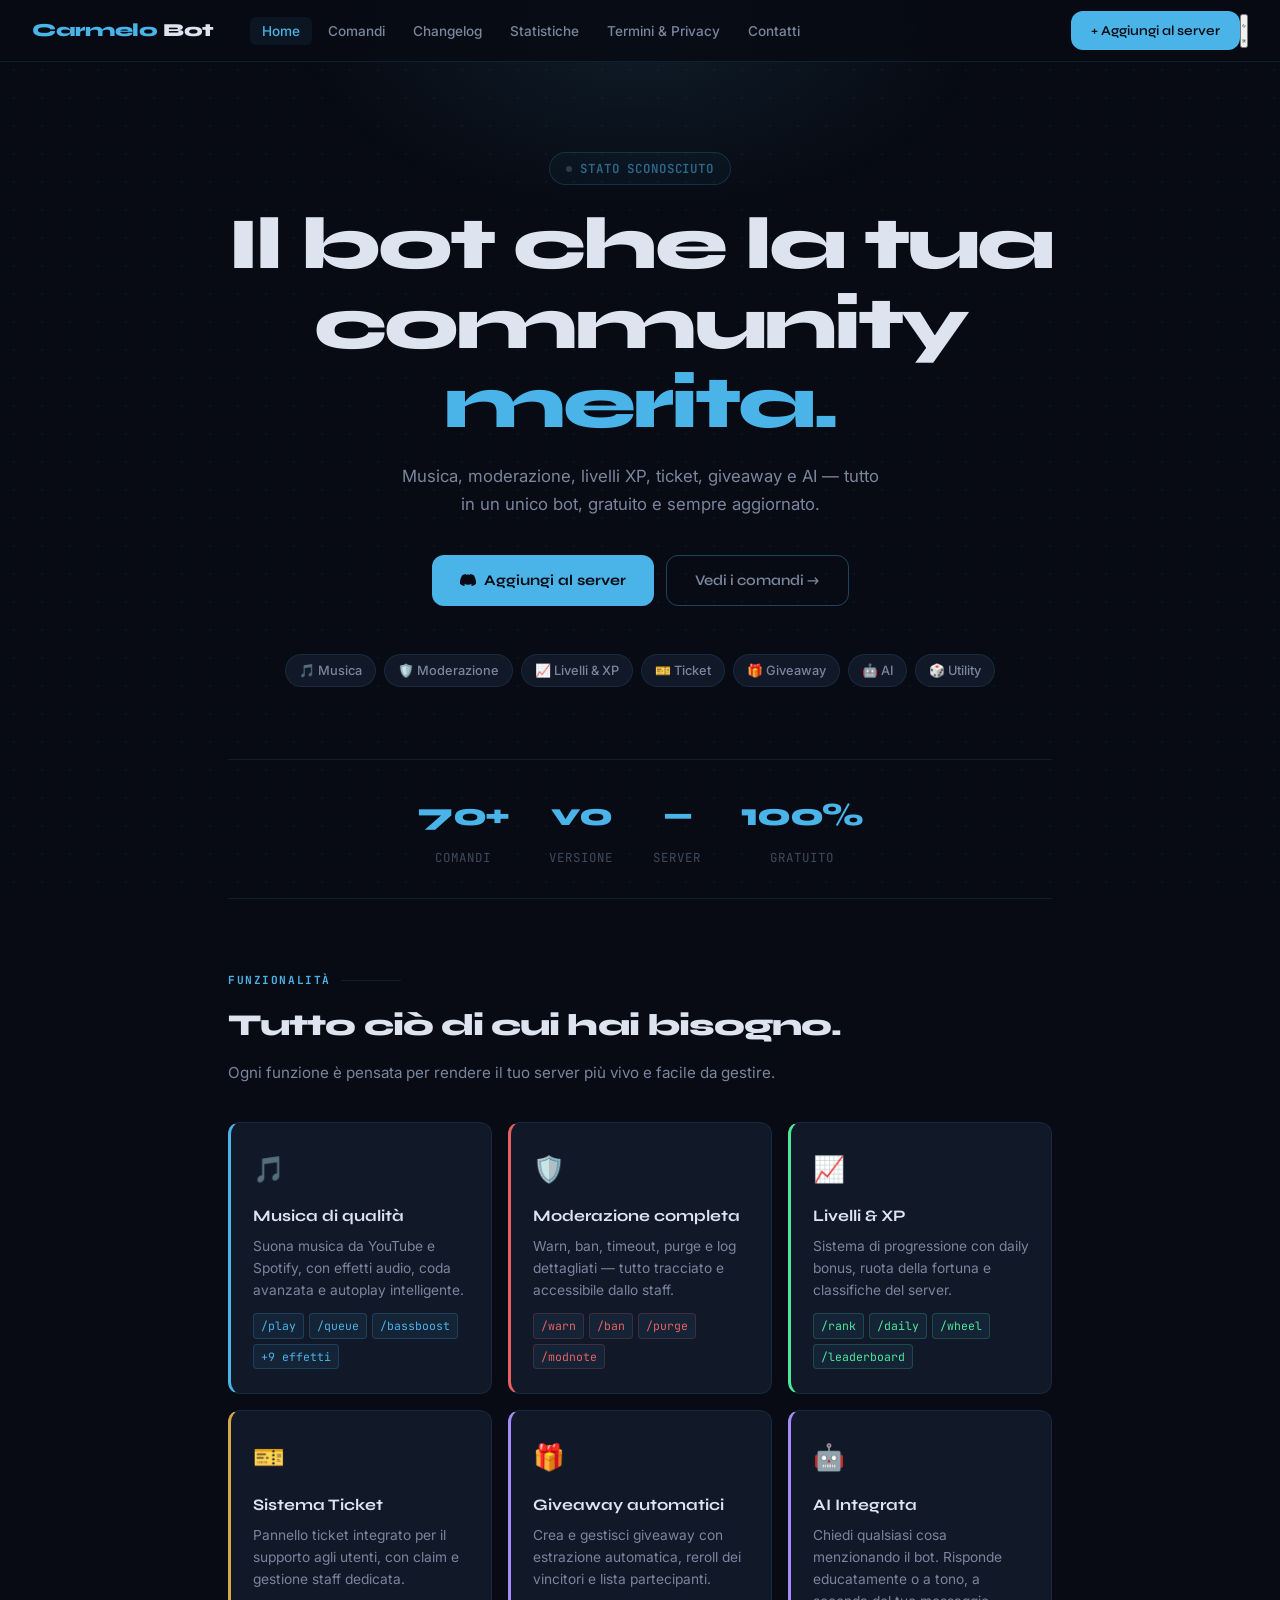
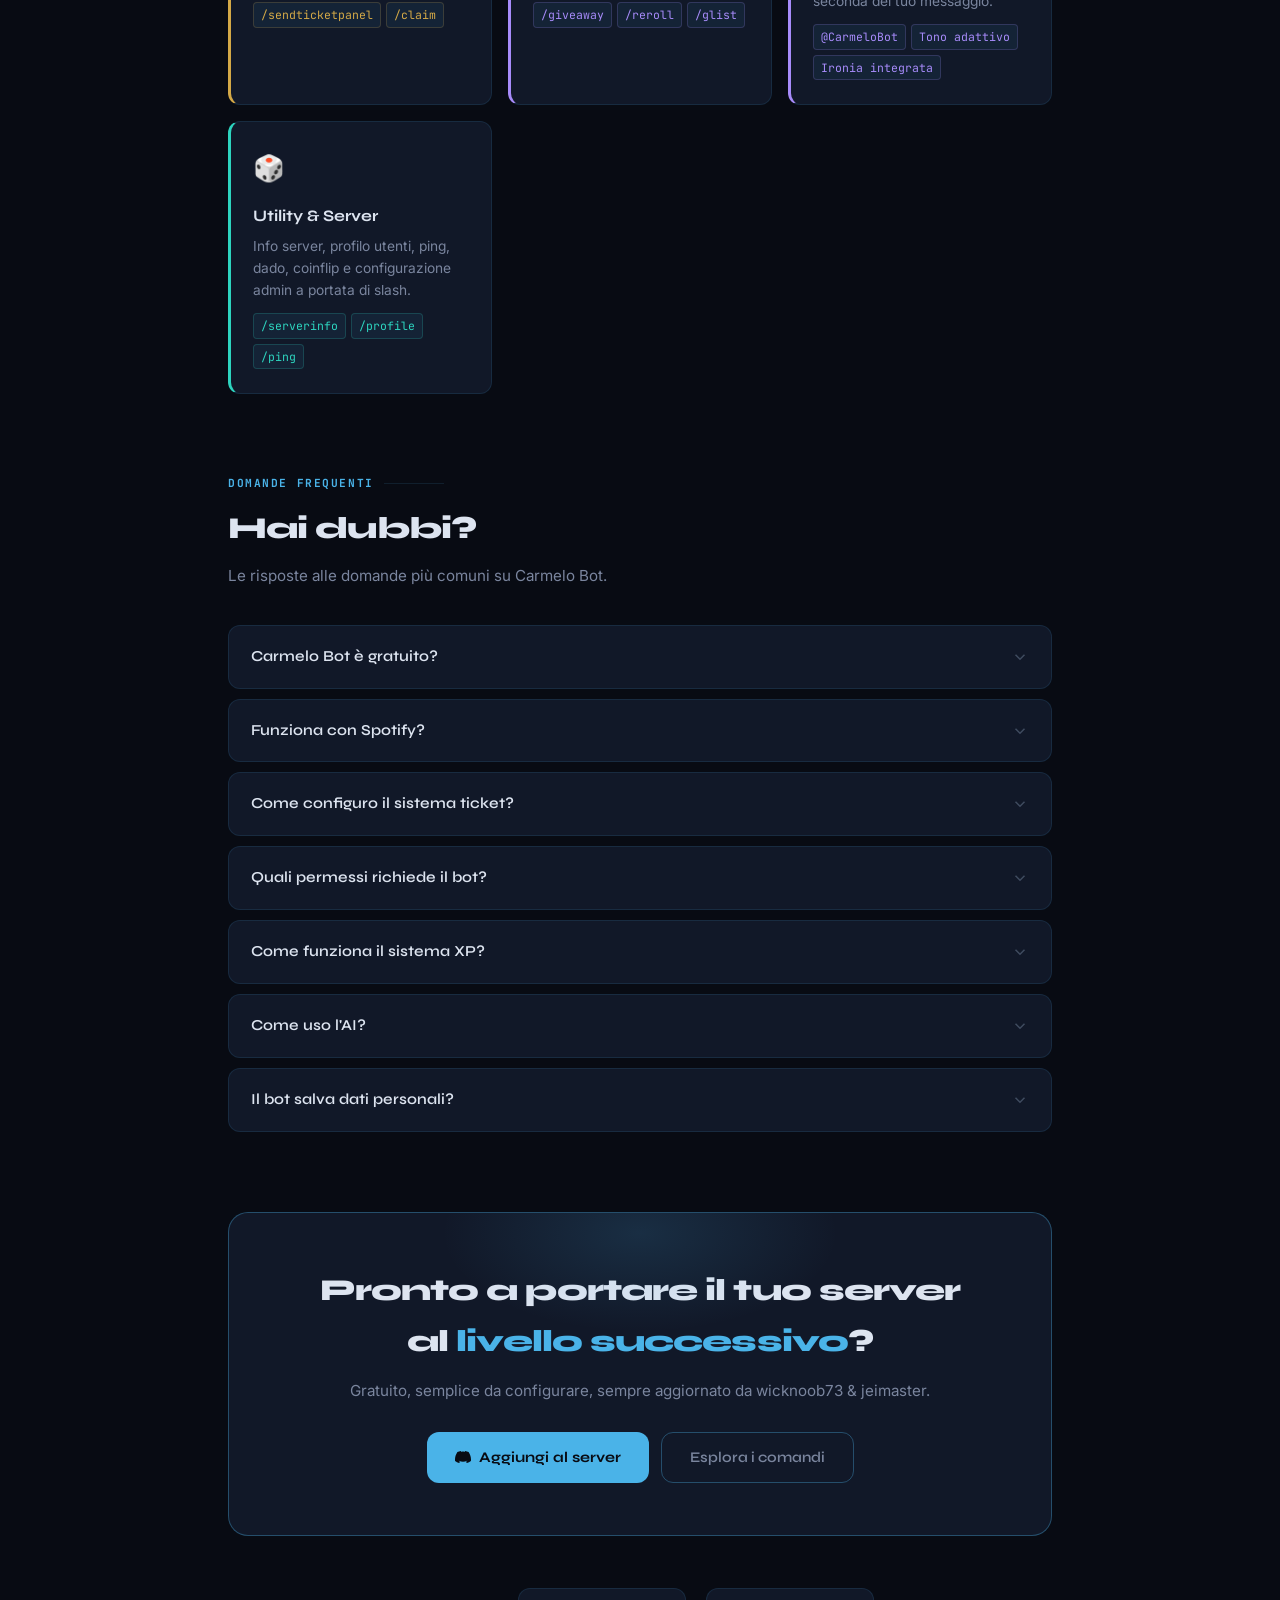
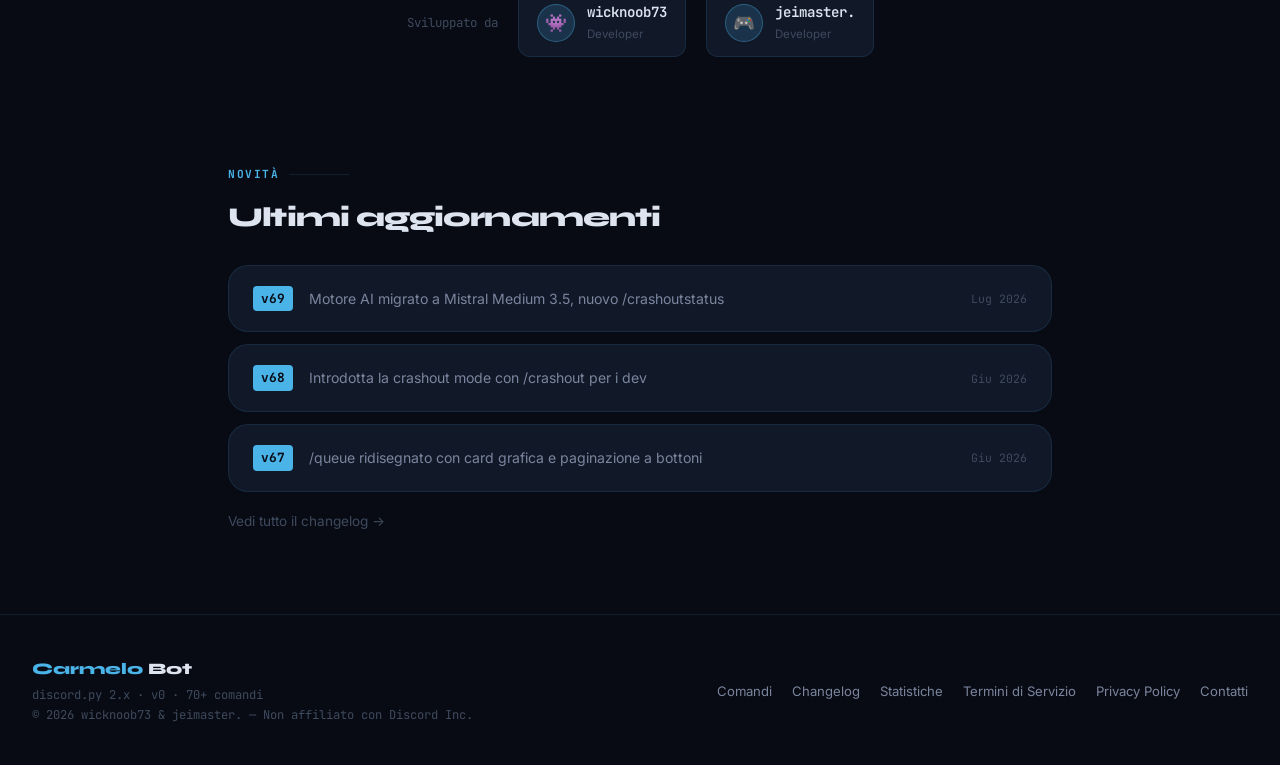
==== commit 52ea5139: "Add files via upload" ====
--- a/index.html
+++ b/index.html
@@ -4,12 +4,12 @@
   <meta charset="UTF-8">
   <meta name="viewport" content="width=device-width, initial-scale=1.0">
   <title>Carmelo Bot — Il tuo bot Discord tutto-in-uno</title>
-  <meta name="description" content="Musica, moderazione, livelli XP, ticket, giveaway e molto altro. Carmelo Bot è il bot Discord per la tua community.">
+  <meta name="description" content="Musica, moderazione, livelli XP, ticket, giveaway e AI. Carmelo Bot è il bot Discord per la tua community.">
 
   <!-- Open Graph / Discord embed -->
   <meta property="og:type"        content="website">
   <meta property="og:title"       content="Carmelo Bot — Il tuo bot Discord tutto-in-uno">
-  <meta property="og:description" content="Musica, moderazione, livelli XP, ticket, giveaway e molto altro. Gratuito e sempre aggiornato.">
+  <meta property="og:description" content="Musica, moderazione, livelli XP, ticket, giveaway e AI. Gratuito e sempre aggiornato.">
   <meta property="og:image"       content="https://placehold.co/1200x630/0a0c14/4ab3e8?text=Carmelo+Bot">
   <meta name="theme-color"        content="#4ab3e8">
   <meta name="twitter:card"       content="summary_large_image">
@@ -249,6 +249,8 @@
   </style>
 </head>
 <body>
+	
+<script src="version.js" defer></script>	
 
 <!-- ── Navbar ─────────────────────────────────────────── -->
 <nav class="navbar">
@@ -262,6 +264,10 @@
     <li><a href="legal.html#contatti">Contatti</a></li>
   </ul>
   <a href="#" class="navbar-cta">+ Aggiungi al server</a>
+  <button class="theme-toggle" id="themeToggle" aria-label="Cambia tema">
+    <svg class="icon-moon" viewBox="0 0 24 24" fill="none" stroke="currentColor" stroke-width="2" stroke-linecap="round" stroke-linejoin="round"><path d="M21 12.79A9 9 0 1 1 11.21 3 7 7 0 0 0 21 12.79z"/></svg>
+    <svg class="icon-sun"  viewBox="0 0 24 24" fill="none" stroke="currentColor" stroke-width="2" stroke-linecap="round" stroke-linejoin="round"><circle cx="12" cy="12" r="5"/><line x1="12" y1="1" x2="12" y2="3"/><line x1="12" y1="21" x2="12" y2="23"/><line x1="4.22" y1="4.22" x2="5.64" y2="5.64"/><line x1="18.36" y1="18.36" x2="19.78" y2="19.78"/><line x1="1" y1="12" x2="3" y2="12"/><line x1="21" y1="12" x2="23" y2="12"/><line x1="4.22" y1="19.78" x2="5.64" y2="18.36"/><line x1="18.36" y1="5.64" x2="19.78" y2="4.22"/></svg>
+  </button>
   <button class="hamburger" id="hamburgerBtn" aria-label="Menu"><span></span><span></span><span></span></button>
 </nav>
 
@@ -286,7 +292,7 @@
     <h1>Il bot che la tua<br>community <span class="accent">merita.</span></h1>
 
     <p class="hero-sub">
-      Musica, moderazione, livelli XP, ticket e giveaway —
+      Musica, moderazione, livelli XP, ticket, giveaway e AI —
       tutto in un unico bot, gratuito e sempre aggiornato.
     </p>
 
@@ -304,6 +310,7 @@
       <span class="chip">📈 Livelli & XP</span>
       <span class="chip">🎫 Ticket</span>
       <span class="chip">🎁 Giveaway</span>
+      <span class="chip">🤖 AI</span>
       <span class="chip">🎲 Utility</span>
     </div>
   </header>
@@ -311,15 +318,15 @@
   <!-- Stats -->
   <div class="stats-row">
     <div class="stat-item">
-      <span class="stat-num">60+</span>
+      <span class="stat-num">70+</span>
       <span class="stat-lbl">Comandi</span>
     </div>
     <div class="stat-item">
-      <span class="stat-num">v58</span>
+      <span class="stat-num"><span class="bot-version">v0</span></span>
       <span class="stat-lbl">Versione</span>
     </div>
     <div class="stat-item">
-      <span class="stat-num">3</span>
+      <span class="stat-num" id="statServers">—</span>
       <span class="stat-lbl">Server</span>
     </div>
     <div class="stat-item">
@@ -384,6 +391,16 @@
         <span class="feat-tag" style="color:#a78bfa;border-color:rgba(167,139,250,0.2);">/giveaway</span>
         <span class="feat-tag" style="color:#a78bfa;border-color:rgba(167,139,250,0.2);">/reroll</span>
         <span class="feat-tag" style="color:#a78bfa;border-color:rgba(167,139,250,0.2);">/glist</span>
+      </div>
+    </div>
+    <div class="feat-card" style="--feat-color:#a78bfa;">
+      <span class="feat-icon">🤖</span>
+      <div class="feat-title">AI Integrata</div>
+      <p class="feat-desc">Chiedi qualsiasi cosa menzionando il bot. Risponde educatamente o a tono, a seconda del tuo messaggio.</p>
+      <div class="feat-tags">
+        <span class="feat-tag" style="color:#a78bfa;border-color:rgba(167,139,250,0.2);">@CarmeloBot</span>
+        <span class="feat-tag" style="color:#a78bfa;border-color:rgba(167,139,250,0.2);">Tono adattivo</span>
+        <span class="feat-tag" style="color:#a78bfa;border-color:rgba(167,139,250,0.2);">Ironia integrata</span>
       </div>
     </div>
     <div class="feat-card" style="--feat-color:#2dd4bf;">
@@ -441,6 +458,13 @@
     </details>
     <details class="faq-item">
       <summary class="faq-q">
+        Come uso l'AI?
+        <svg class="faq-chevron" viewBox="0 0 24 24" fill="none" stroke="currentColor" stroke-width="2"><polyline points="6 9 12 15 18 9"/></svg>
+      </summary>
+      <div class="faq-a">Basta menzionare <strong>@Carmelo Bot</strong> in un messaggio seguito dalla tua domanda. L'AI risponderà nel canale. Se fai domande serie riceverai risposte educate; se usi parolacce, il bot risponderà a tono con ironia!</div>
+    </details>
+    <details class="faq-item">
+      <summary class="faq-q">
         Il bot salva dati personali?
         <svg class="faq-chevron" viewBox="0 0 24 24" fill="none" stroke="currentColor" stroke-width="2"><polyline points="6 9 12 15 18 9"/></svg>
       </summary>
@@ -476,8 +500,6 @@
 
 </div>
 
-<!-- ── Footer ─────────────────────────────────────────── -->
-
 <!-- ── Ultimi aggiornamenti ── -->
 <section style="position:relative;z-index:1;max-width:880px;margin:0 auto;padding:0 28px 80px;">
   <div class="section-label">Novità</div>
@@ -486,26 +508,26 @@
   </h2>
   <div style="display:flex;flex-direction:column;gap:12px;">
 
-    <a href="changelog.html#vv57" style="text-decoration:none;">
+    <a href="changelog.html#vv69" style="text-decoration:none;">
       <div style="background:var(--bg-card);border:1px solid var(--border);border-radius:var(--radius-lg);padding:20px 24px;display:flex;align-items:center;gap:16px;transition:border-color .2s,box-shadow .2s;" onmouseover="this.style.borderColor='rgba(74,179,232,0.35)';this.style.boxShadow='0 4px 20px rgba(0,0,0,0.3)'" onmouseout="this.style.borderColor='rgba(74,179,232,0.12)';this.style.boxShadow='none'">
-        <span style="font-family:var(--font-mono);font-size:0.8rem;font-weight:700;color:var(--bg-base);background:var(--blue);border-radius:4px;padding:2px 8px;flex-shrink:0;">v57</span>
-        <span style="color:var(--text-secondary);font-size:0.88rem;flex:1;">Aggiunto controllo vocale centralizzato <code>_check_voice()</code> per tutti i comandi musicali</span>
+        <span style="font-family:var(--font-mono);font-size:0.8rem;font-weight:700;color:var(--bg-base);background:var(--blue);border-radius:4px;padding:2px 8px;flex-shrink:0;">v69</span>
+        <span style="color:var(--text-secondary);font-size:0.88rem;flex:1;">Motore AI migrato a Mistral Medium 3.5, nuovo /crashoutstatus</span>
+        <span style="font-family:var(--font-mono);font-size:0.72rem;color:var(--text-muted);flex-shrink:0;">Lug 2026</span>
+      </div>
+    </a>
+
+    <a href="changelog.html#vv68" style="text-decoration:none;">
+      <div style="background:var(--bg-card);border:1px solid var(--border);border-radius:var(--radius-lg);padding:20px 24px;display:flex;align-items:center;gap:16px;transition:border-color .2s,box-shadow .2s;" onmouseover="this.style.borderColor='rgba(74,179,232,0.35)';this.style.boxShadow='0 4px 20px rgba(0,0,0,0.3)'" onmouseout="this.style.borderColor='rgba(74,179,232,0.12)';this.style.boxShadow='none'">
+        <span style="font-family:var(--font-mono);font-size:0.8rem;font-weight:700;color:var(--bg-base);background:var(--blue);border-radius:4px;padding:2px 8px;flex-shrink:0;">v68</span>
+        <span style="color:var(--text-secondary);font-size:0.88rem;flex:1;">Introdotta la crashout mode con /crashout per i dev</span>
         <span style="font-family:var(--font-mono);font-size:0.72rem;color:var(--text-muted);flex-shrink:0;">Giu 2026</span>
       </div>
     </a>
 
-    <a href="changelog.html#vv55-v56" style="text-decoration:none;">
+    <a href="changelog.html#vv67" style="text-decoration:none;">
       <div style="background:var(--bg-card);border:1px solid var(--border);border-radius:var(--radius-lg);padding:20px 24px;display:flex;align-items:center;gap:16px;transition:border-color .2s,box-shadow .2s;" onmouseover="this.style.borderColor='rgba(74,179,232,0.35)';this.style.boxShadow='0 4px 20px rgba(0,0,0,0.3)'" onmouseout="this.style.borderColor='rgba(74,179,232,0.12)';this.style.boxShadow='none'">
-        <span style="font-family:var(--font-mono);font-size:0.8rem;font-weight:700;color:var(--bg-base);background:var(--blue);border-radius:4px;padding:2px 8px;flex-shrink:0;">v55–56</span>
-        <span style="color:var(--text-secondary);font-size:0.88rem;flex:1;">Sistema compleanni, <code>/autoplay</code> e refresh automatico token Spotify</span>
-        <span style="font-family:var(--font-mono);font-size:0.72rem;color:var(--text-muted);flex-shrink:0;">Giu 2026</span>
-      </div>
-    </a>
-
-    <a href="changelog.html#vv53-v54" style="text-decoration:none;">
-      <div style="background:var(--bg-card);border:1px solid var(--border);border-radius:var(--radius-lg);padding:20px 24px;display:flex;align-items:center;gap:16px;transition:border-color .2s,box-shadow .2s;" onmouseover="this.style.borderColor='rgba(74,179,232,0.35)';this.style.boxShadow='0 4px 20px rgba(0,0,0,0.3)'" onmouseout="this.style.borderColor='rgba(74,179,232,0.12)';this.style.boxShadow='none'">
-        <span style="font-family:var(--font-mono);font-size:0.8rem;font-weight:700;color:var(--bg-base);background:var(--blue);border-radius:4px;padding:2px 8px;flex-shrink:0;">v53–54</span>
-        <span style="color:var(--text-secondary);font-size:0.88rem;flex:1;">Embed Now Playing con logo piattaforma e autenticazione Spotify OAuth</span>
+        <span style="font-family:var(--font-mono);font-size:0.8rem;font-weight:700;color:var(--bg-base);background:var(--blue);border-radius:4px;padding:2px 8px;flex-shrink:0;">v67</span>
+        <span style="color:var(--text-secondary);font-size:0.88rem;flex:1;">/queue ridisegnato con card grafica e paginazione a bottoni</span>
         <span style="font-family:var(--font-mono);font-size:0.72rem;color:var(--text-muted);flex-shrink:0;">Giu 2026</span>
       </div>
     </a>
@@ -519,7 +541,7 @@
 <footer>
   <div class="footer-left">
     <div class="footer-brand"><span>Carmelo</span> Bot</div>
-    <div class="footer-meta">discord.py 2.x · v58 · 60+ comandi</div>
+    <div class="footer-meta">discord.py 2.x · <span class="bot-version">v0</span> · 70+ comandi</div>
     <div class="footer-copy">© 2026 wicknoob73 & jeimaster. — Non affiliato con Discord Inc.</div>
   </div>
   <ul class="footer-links">
@@ -575,6 +597,19 @@
 </button>
 
 <script>
+// ── Aggiorna contatore server dalla API ──
+async function updateServerCount() {
+  try {
+    const res = await fetch('https://florists-smaller-toll-platform.trycloudflare.com/stats');
+    if (!res.ok) throw new Error();
+    const data = await res.json();
+    document.getElementById('statServers').textContent = data.servers || '—';
+  } catch {
+    document.getElementById('statServers').textContent = '—';
+  }
+}
+updateServerCount();
+
 // Hamburger
 const ham = document.getElementById('hamburgerBtn');
 const mob = document.getElementById('mobileMenu');
@@ -599,5 +634,21 @@
   btt.addEventListener('click', () => window.scrollTo({ top: 0, behavior: 'smooth' }));
 }
 </script>
+
+<script>
+// ── Theme toggle ──────────────────────────────────────────
+(function() {
+  const saved = localStorage.getItem('theme');
+  if (saved === 'light') document.documentElement.classList.add('light');
+})();
+document.addEventListener('DOMContentLoaded', () => {
+  const btn = document.getElementById('themeToggle');
+  if (!btn) return;
+  btn.addEventListener('click', () => {
+    const isLight = document.documentElement.classList.toggle('light');
+    localStorage.setItem('theme', isLight ? 'light' : 'dark');
+  });
+});
+</script>
 </body>
 </html>
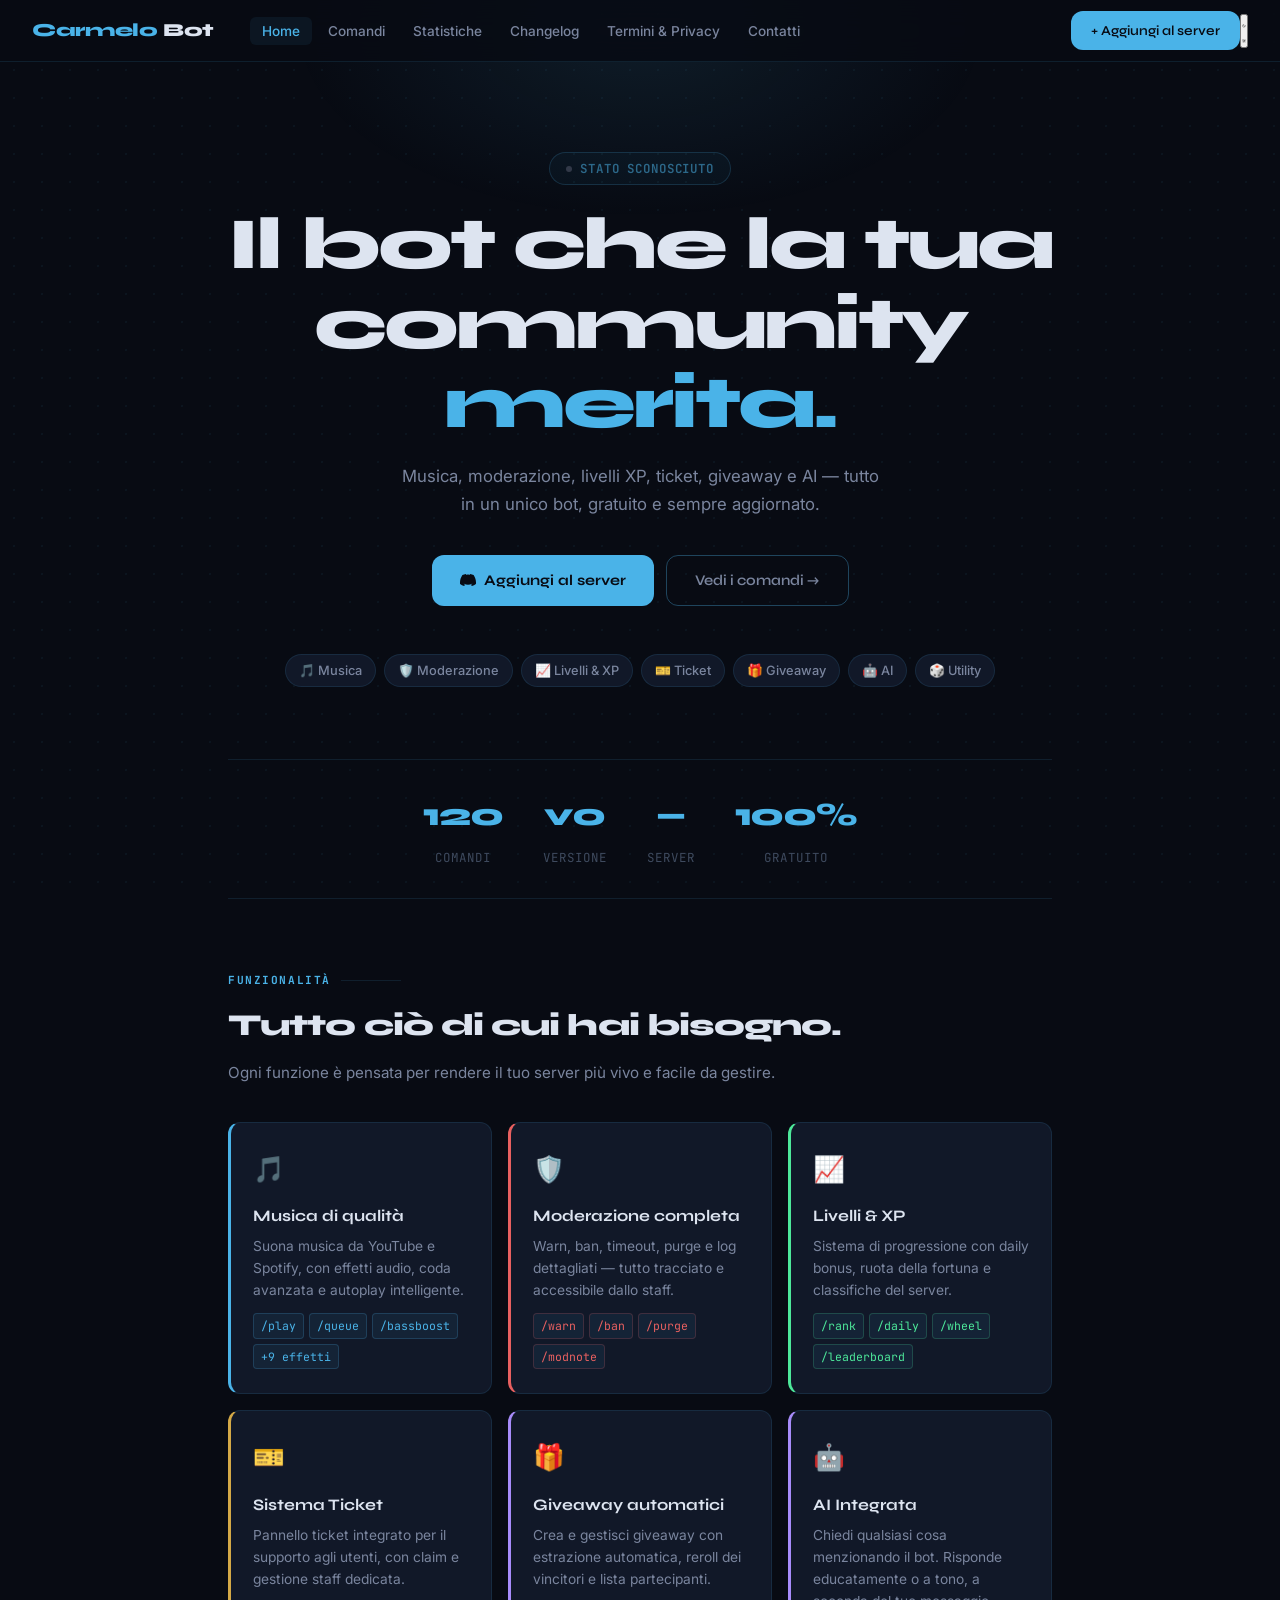
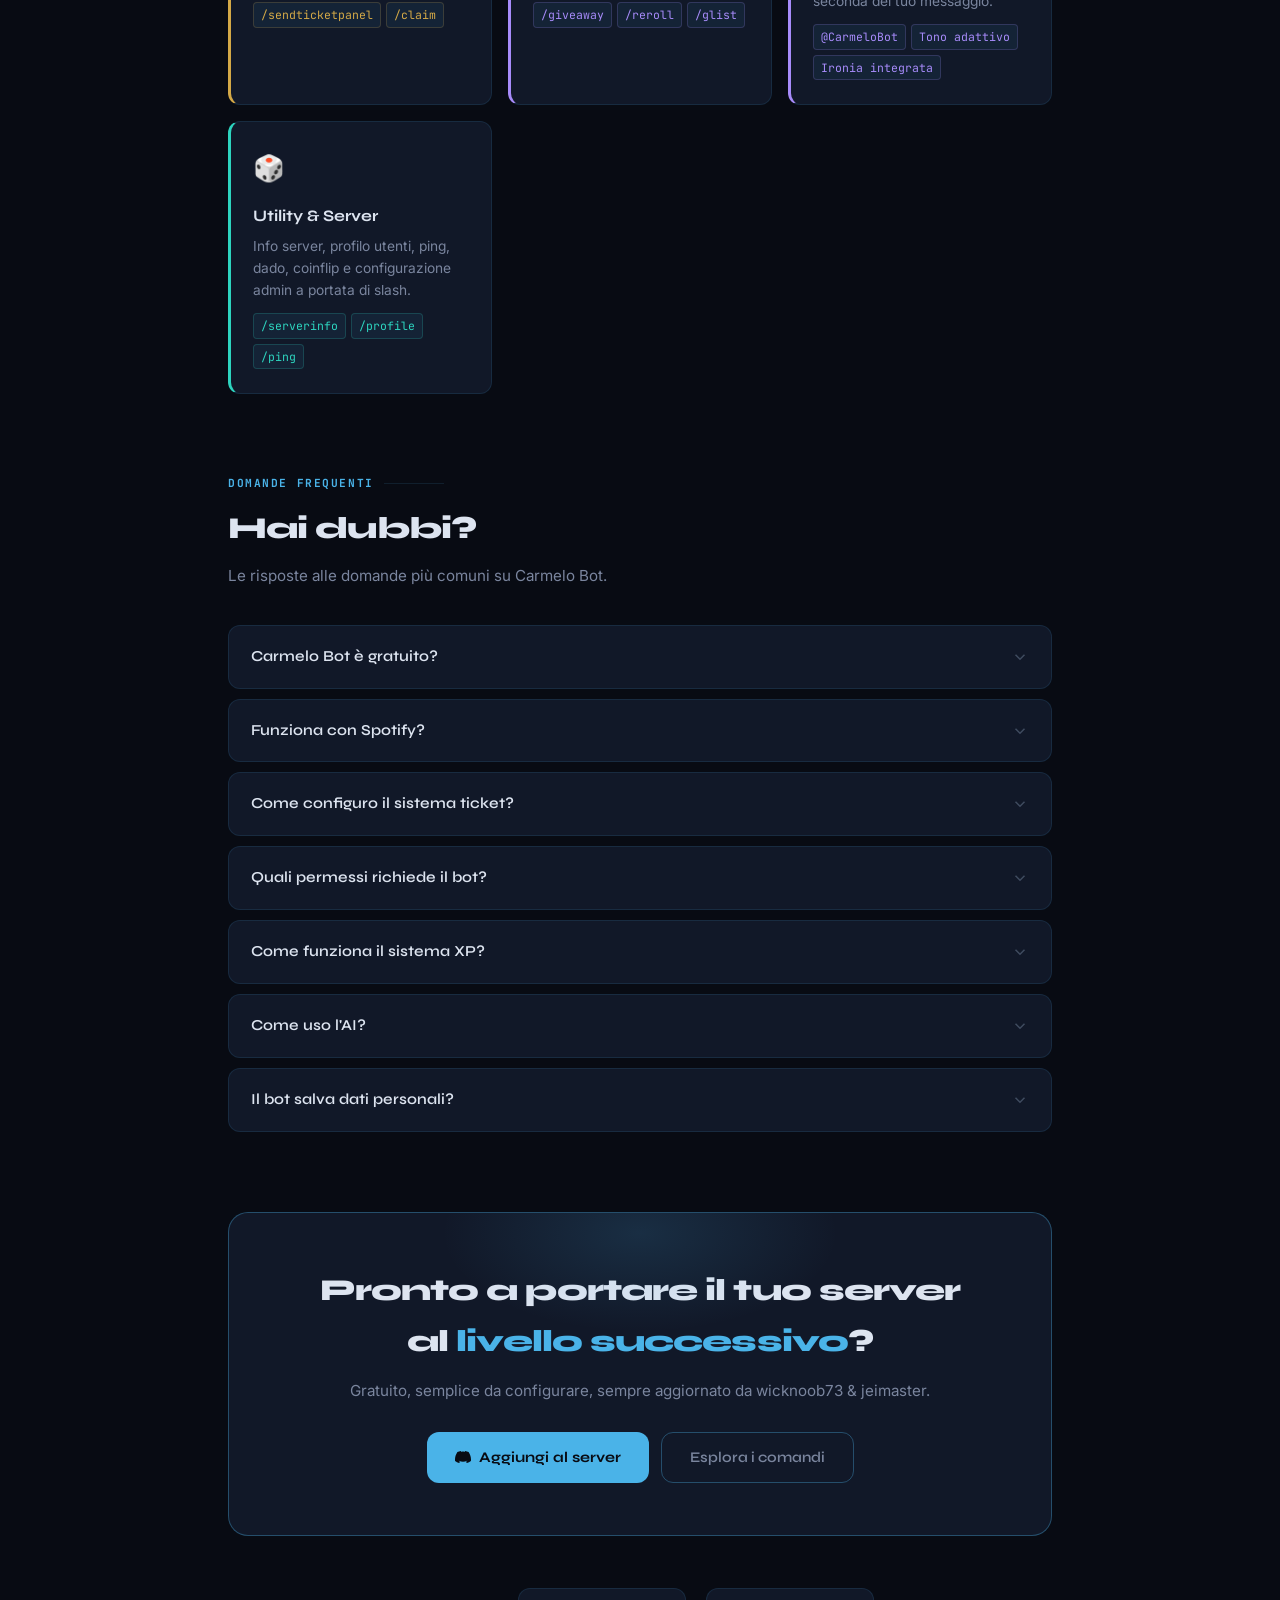
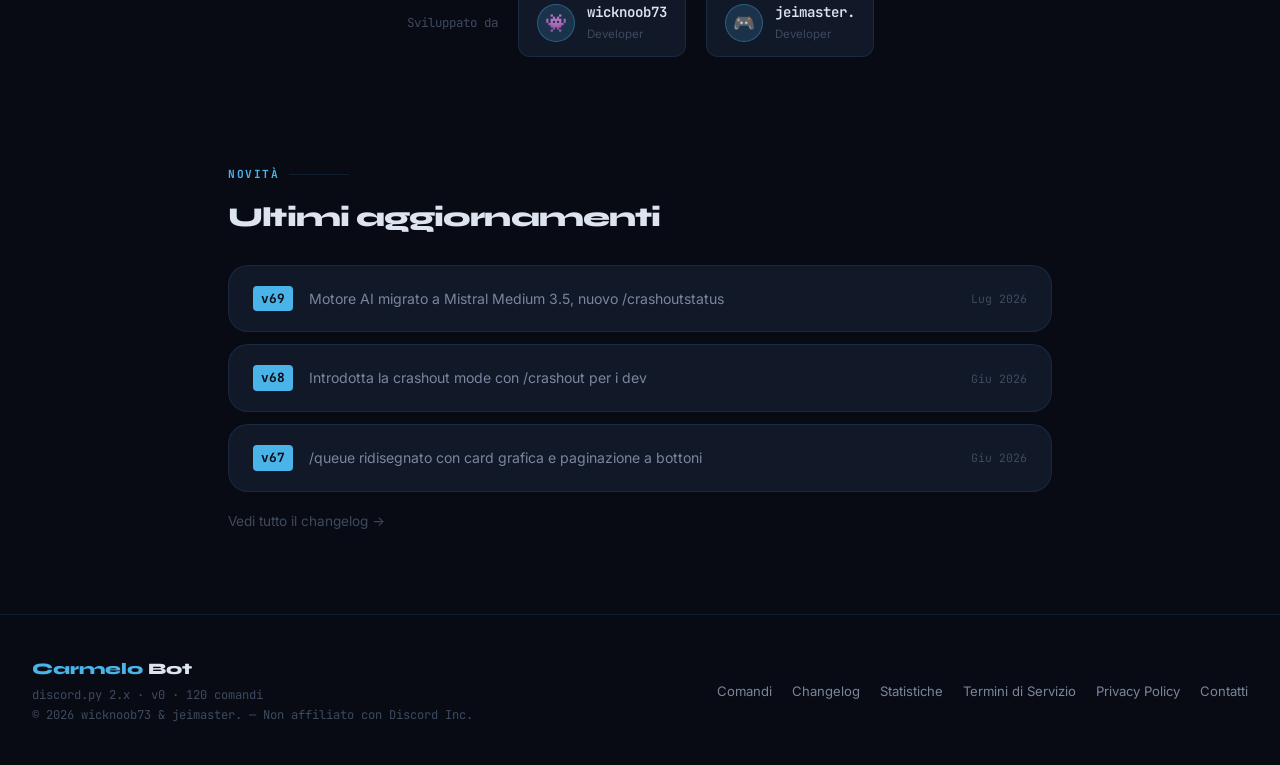
==== commit 4c36cc51: "Add files via upload" ====
--- a/index.html
+++ b/index.html
@@ -250,6 +250,7 @@
 </head>
 <body>
 	
+<script src="config.js"></script>
 <script src="version.js" defer></script>	
 
 <!-- ── Navbar ─────────────────────────────────────────── -->
@@ -258,8 +259,8 @@
   <ul class="navbar-links">
     <li><a href="index.html" class="active">Home</a></li>
     <li><a href="commands.html">Comandi</a></li>
+    <li><a href="stats.html">Statistiche</a></li>
     <li><a href="changelog.html">Changelog</a></li>
-    <li><a href="stats.html">Statistiche</a></li>
     <li><a href="legal.html">Termini & Privacy</a></li>
     <li><a href="legal.html#contatti">Contatti</a></li>
   </ul>
@@ -274,8 +275,8 @@
 <div class="mobile-menu" id="mobileMenu">
   <a href="index.html" class="active">Home</a>
   <a href="commands.html">Comandi</a>
+  <a href="stats.html">Statistiche</a>
   <a href="changelog.html">Changelog</a>
-  <a href="stats.html">Statistiche</a>
   <a href="legal.html">Termini & Privacy</a>
   <a href="legal.html#contatti">Contatti</a>
   <a href="#" class="mobile-cta">+ Aggiungi al server</a>
@@ -318,7 +319,7 @@
   <!-- Stats -->
   <div class="stats-row">
     <div class="stat-item">
-      <span class="stat-num">70+</span>
+      <span class="stat-num">120</span>
       <span class="stat-lbl">Comandi</span>
     </div>
     <div class="stat-item">
@@ -541,7 +542,7 @@
 <footer>
   <div class="footer-left">
     <div class="footer-brand"><span>Carmelo</span> Bot</div>
-    <div class="footer-meta">discord.py 2.x · <span class="bot-version">v0</span> · 70+ comandi</div>
+    <div class="footer-meta">discord.py 2.x · <span class="bot-version">v0</span> · 120 comandi</div>
     <div class="footer-copy">© 2026 wicknoob73 & jeimaster. — Non affiliato con Discord Inc.</div>
   </div>
   <ul class="footer-links">
@@ -600,7 +601,7 @@
 // ── Aggiorna contatore server dalla API ──
 async function updateServerCount() {
   try {
-    const res = await fetch('https://florists-smaller-toll-platform.trycloudflare.com/stats');
+    const res = await fetch(STATS_URL);
     if (!res.ok) throw new Error();
     const data = await res.json();
     document.getElementById('statServers').textContent = data.servers || '—';
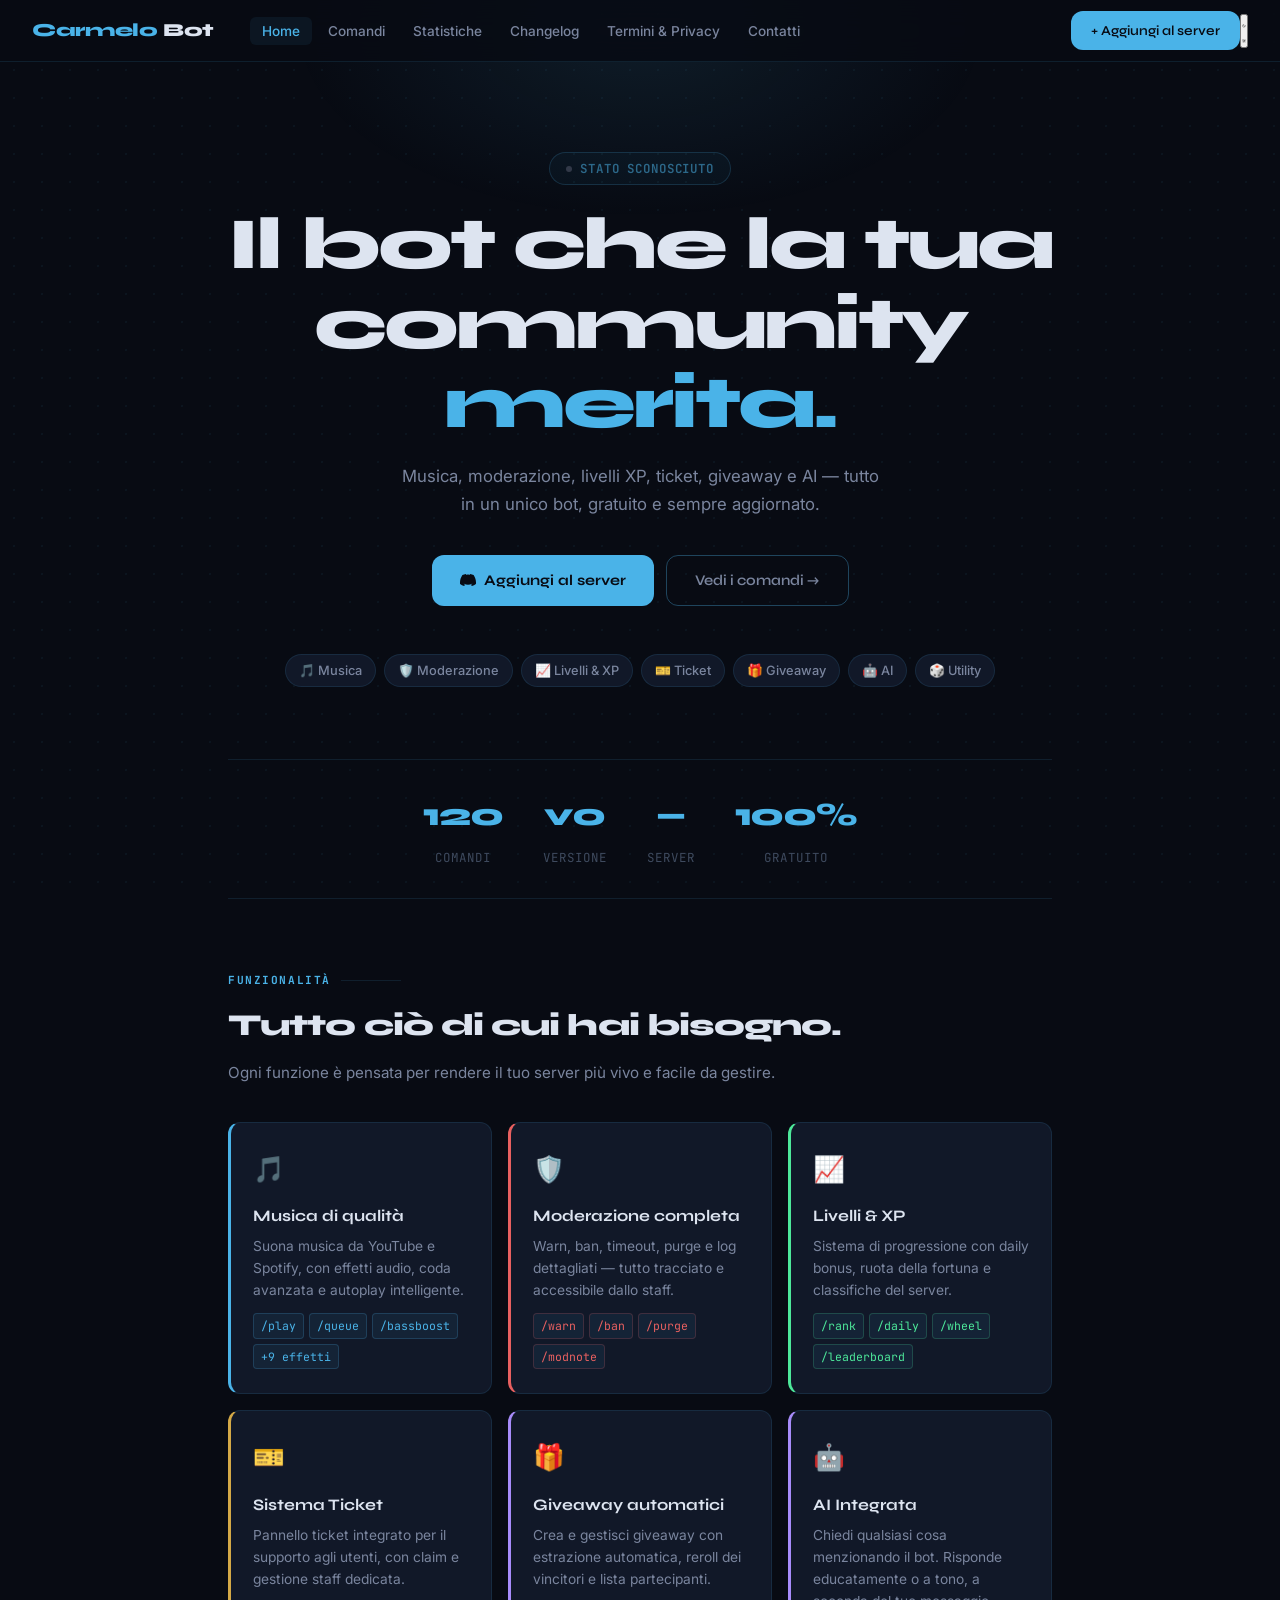
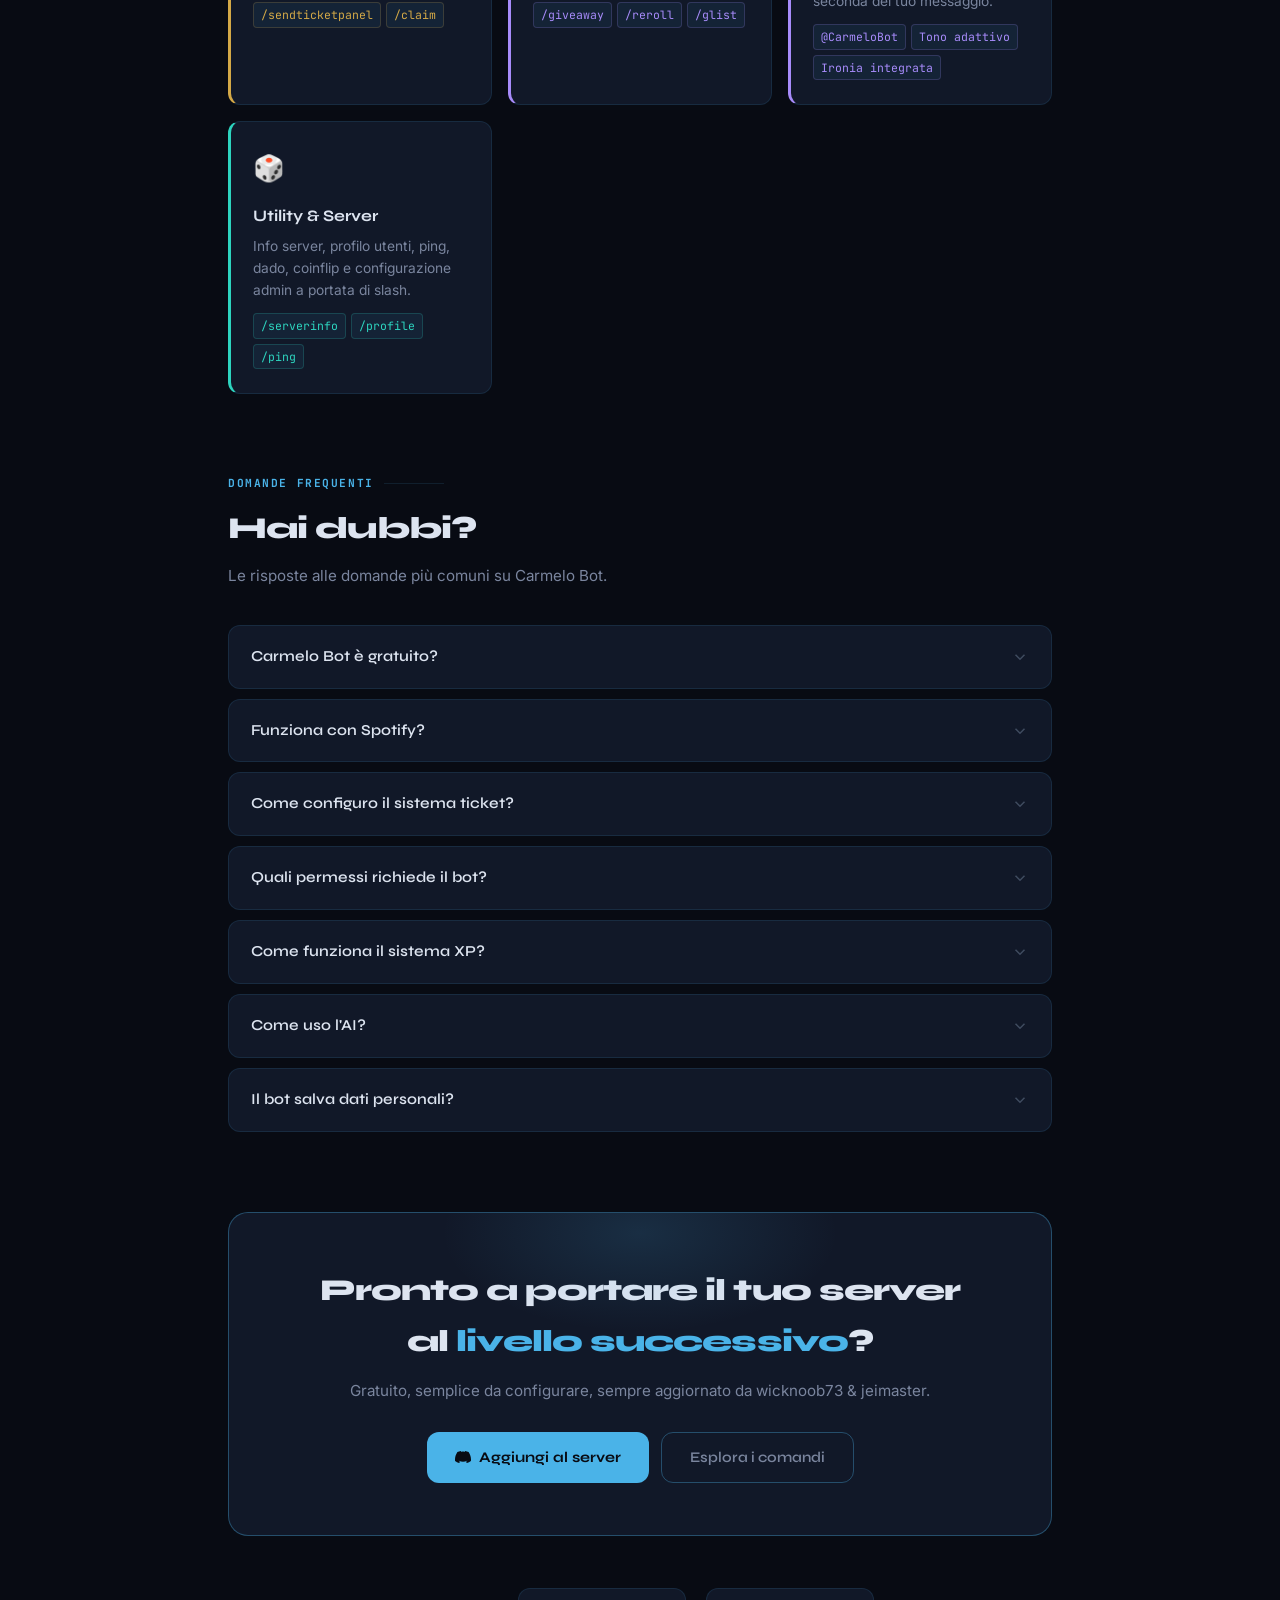
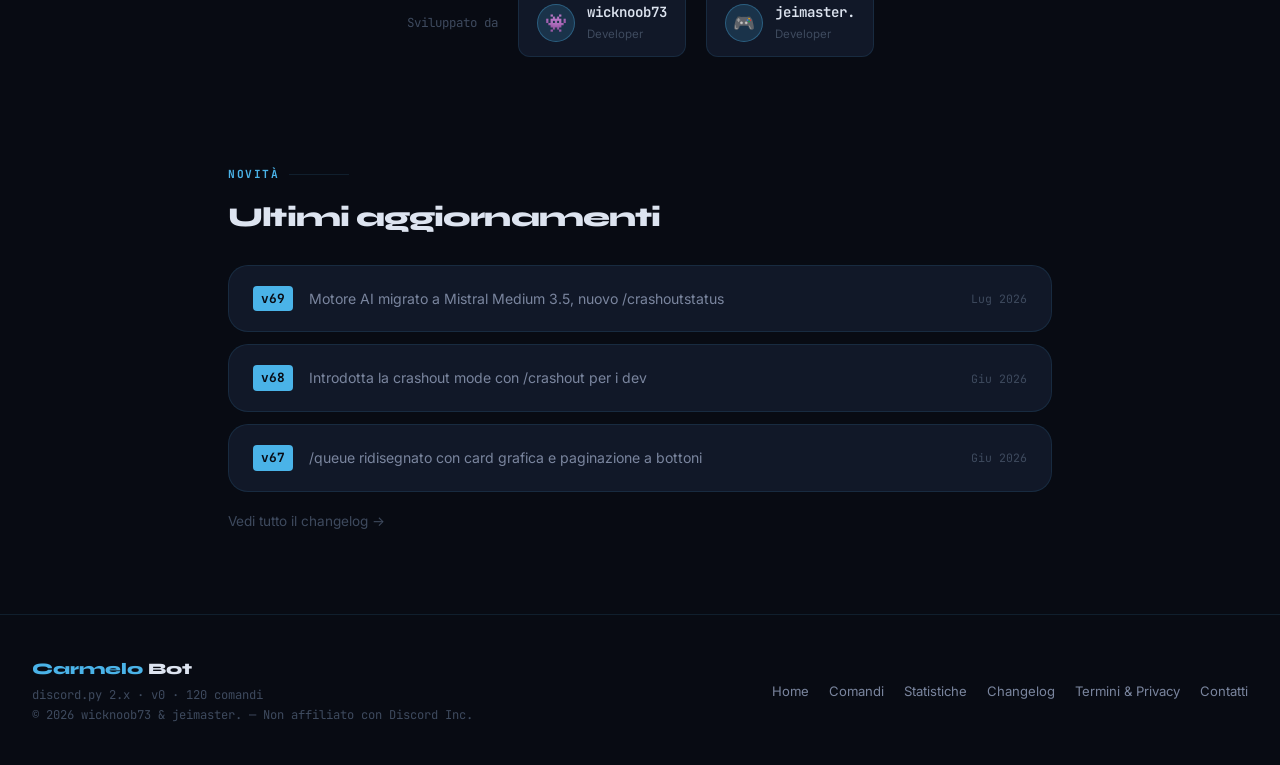
==== commit 995649f8: "Add files via upload" ====
--- a/index.html
+++ b/index.html
@@ -546,11 +546,11 @@
     <div class="footer-copy">© 2026 wicknoob73 & jeimaster. — Non affiliato con Discord Inc.</div>
   </div>
   <ul class="footer-links">
+    <li><a href="index.html">Home</a></li>
     <li><a href="commands.html">Comandi</a></li>
+    <li><a href="stats.html">Statistiche</a></li>
     <li><a href="changelog.html">Changelog</a></li>
-    <li><a href="stats.html">Statistiche</a></li>
-    <li><a href="legal.html">Termini di Servizio</a></li>
-    <li><a href="legal.html#privacy">Privacy Policy</a></li>
+    <li><a href="legal.html">Termini & Privacy</a></li>
     <li><a href="legal.html#contatti">Contatti</a></li>
   </ul>
 </footer>
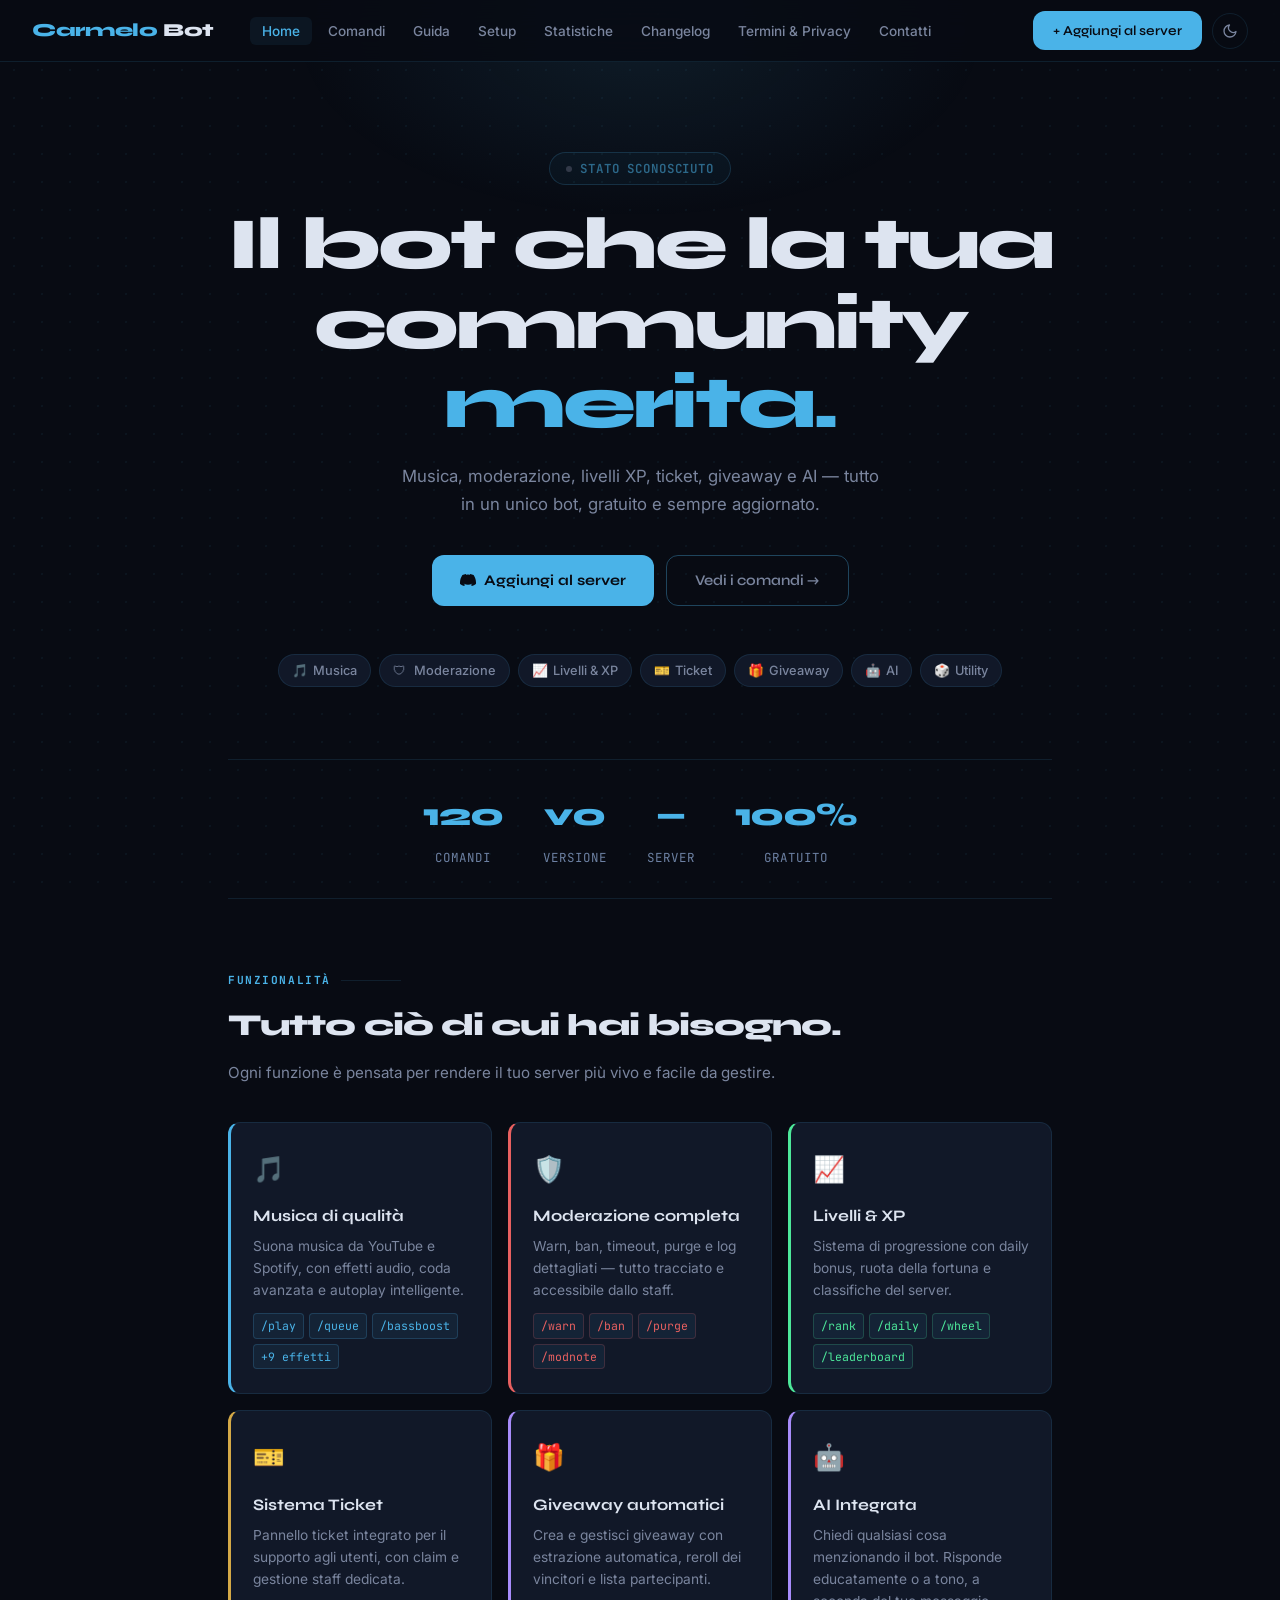
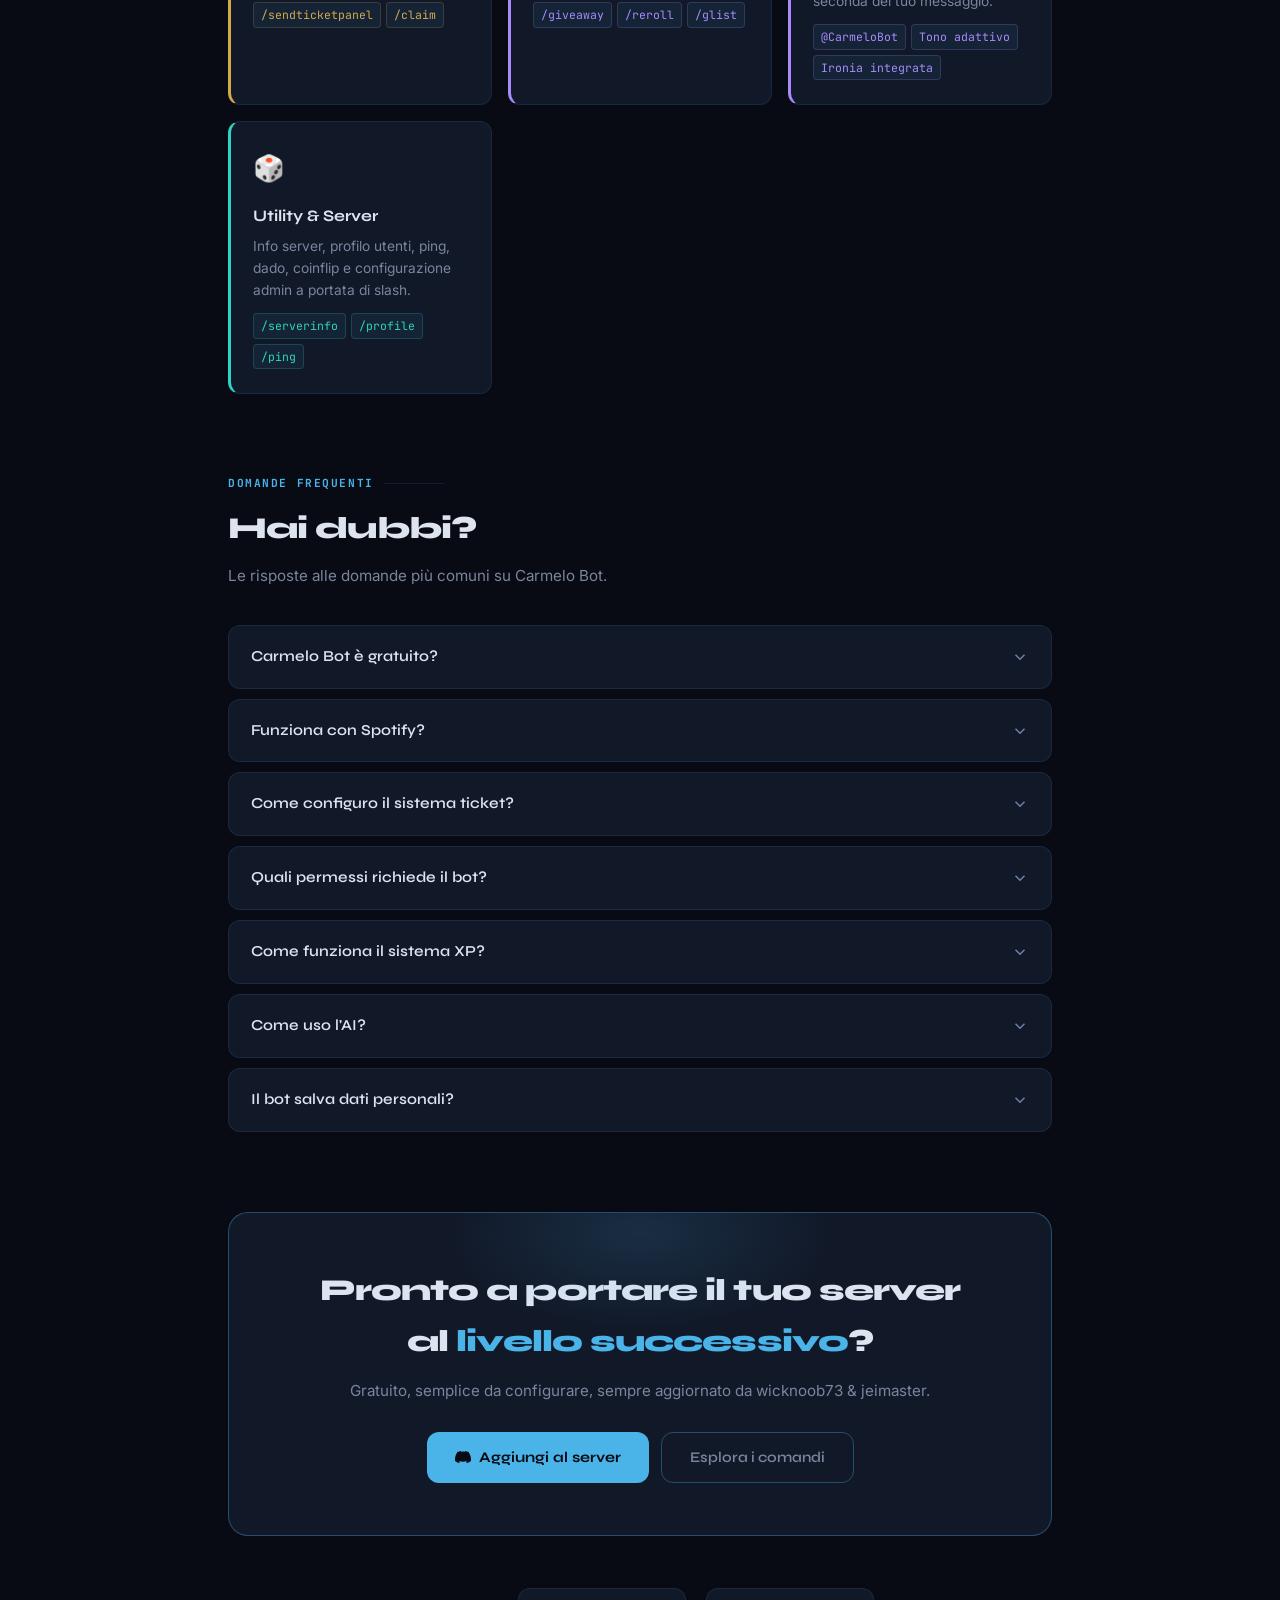
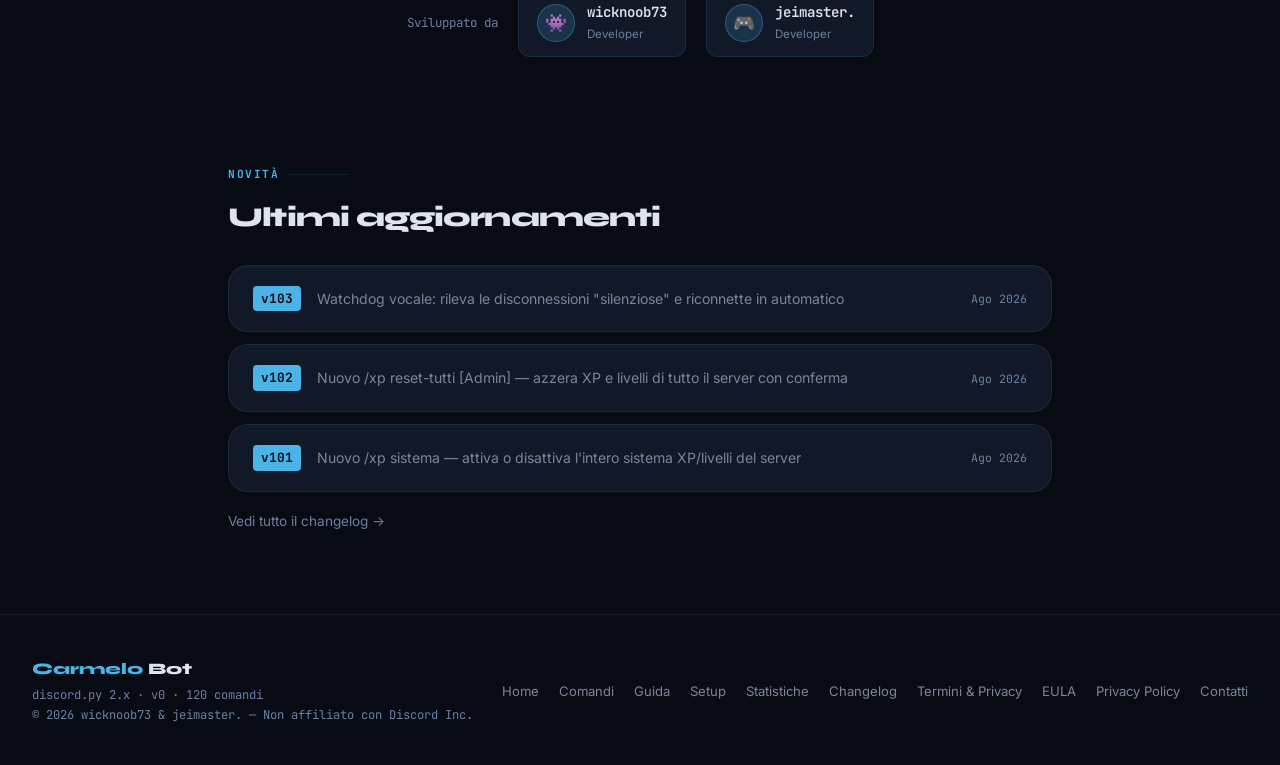
==== commit e9203d10: "Add files via upload" ====
--- a/index.html
+++ b/index.html
@@ -5,18 +5,23 @@
   <meta name="viewport" content="width=device-width, initial-scale=1.0">
   <title>Carmelo Bot — Il tuo bot Discord tutto-in-uno</title>
   <meta name="description" content="Musica, moderazione, livelli XP, ticket, giveaway e AI. Carmelo Bot è il bot Discord per la tua community.">
+  <link rel="canonical" href="https://wicknoob73.github.io/">
 
   <!-- Open Graph / Discord embed -->
   <meta property="og:type"        content="website">
   <meta property="og:title"       content="Carmelo Bot — Il tuo bot Discord tutto-in-uno">
   <meta property="og:description" content="Musica, moderazione, livelli XP, ticket, giveaway e AI. Gratuito e sempre aggiornato.">
-  <meta property="og:image"       content="https://placehold.co/1200x630/0a0c14/4ab3e8?text=Carmelo+Bot">
+  <meta property="og:image" content="https://wicknoob73.github.io/assets/og-image.png">
   <meta name="theme-color"        content="#4ab3e8">
   <meta name="twitter:card"       content="summary_large_image">
 
   <!-- Favicon SVG inline -->
   <link rel="icon" type="image/svg+xml" href="data:image/svg+xml,<svg xmlns='http://www.w3.org/2000/svg' viewBox='0 0 32 32'><rect width='32' height='32' rx='8' fill='%230a0c14'/><text y='24' x='4' font-size='22'>🤖</text></svg>">
-
+  <link rel="icon" type="image/x-icon" href="favicon.ico">
+
+  <link rel="preconnect" href="https://fonts.googleapis.com">
+  <link rel="preconnect" href="https://fonts.gstatic.com" crossorigin>
+  <link rel="stylesheet" href="https://fonts.googleapis.com/css2?family=Syne:wght@400;600;700;800&family=Inter:wght@300;400;500;600&family=JetBrains+Mono:wght@400;500&display=swap">
   <link rel="stylesheet" href="style.css">
   <style>
     .hero {
@@ -256,15 +261,17 @@
 <!-- ── Navbar ─────────────────────────────────────────── -->
 <nav class="navbar">
   <a href="index.html" class="navbar-logo"><span>Carmelo</span> Bot</a>
-  <ul class="navbar-links">
+    <ul class="navbar-links">
     <li><a href="index.html" class="active">Home</a></li>
     <li><a href="commands.html">Comandi</a></li>
+    <li><a href="guide.html">Guida</a></li>
+    <li><a href="setup.html">Setup</a></li>
     <li><a href="stats.html">Statistiche</a></li>
     <li><a href="changelog.html">Changelog</a></li>
     <li><a href="legal.html">Termini & Privacy</a></li>
     <li><a href="legal.html#contatti">Contatti</a></li>
   </ul>
-  <a href="#" class="navbar-cta">+ Aggiungi al server</a>
+  <a href="invite.html" class="navbar-cta">+ Aggiungi al server</a>
   <button class="theme-toggle" id="themeToggle" aria-label="Cambia tema">
     <svg class="icon-moon" viewBox="0 0 24 24" fill="none" stroke="currentColor" stroke-width="2" stroke-linecap="round" stroke-linejoin="round"><path d="M21 12.79A9 9 0 1 1 11.21 3 7 7 0 0 0 21 12.79z"/></svg>
     <svg class="icon-sun"  viewBox="0 0 24 24" fill="none" stroke="currentColor" stroke-width="2" stroke-linecap="round" stroke-linejoin="round"><circle cx="12" cy="12" r="5"/><line x1="12" y1="1" x2="12" y2="3"/><line x1="12" y1="21" x2="12" y2="23"/><line x1="4.22" y1="4.22" x2="5.64" y2="5.64"/><line x1="18.36" y1="18.36" x2="19.78" y2="19.78"/><line x1="1" y1="12" x2="3" y2="12"/><line x1="21" y1="12" x2="23" y2="12"/><line x1="4.22" y1="19.78" x2="5.64" y2="18.36"/><line x1="18.36" y1="5.64" x2="19.78" y2="4.22"/></svg>
@@ -275,11 +282,13 @@
 <div class="mobile-menu" id="mobileMenu">
   <a href="index.html" class="active">Home</a>
   <a href="commands.html">Comandi</a>
+  <a href="guide.html">Guida</a>
+  <a href="setup.html">Setup</a>
   <a href="stats.html">Statistiche</a>
   <a href="changelog.html">Changelog</a>
   <a href="legal.html">Termini & Privacy</a>
   <a href="legal.html#contatti">Contatti</a>
-  <a href="#" class="mobile-cta">+ Aggiungi al server</a>
+  <a href="invite.html" class="mobile-cta">+ Aggiungi al server</a>
 </div>
 
 <!-- ── Hero ──────────────────────────────────────────── -->
@@ -306,13 +315,13 @@
     </div>
 
     <div class="chips">
-      <span class="chip">🎵 Musica</span>
-      <span class="chip">🛡️ Moderazione</span>
-      <span class="chip">📈 Livelli & XP</span>
-      <span class="chip">🎫 Ticket</span>
-      <span class="chip">🎁 Giveaway</span>
-      <span class="chip">🤖 AI</span>
-      <span class="chip">🎲 Utility</span>
+      <span class="chip"><span aria-hidden="true">🎵</span> Musica</span>
+      <span class="chip"><span aria-hidden="true">🛡</span>️ Moderazione</span>
+      <span class="chip"><span aria-hidden="true">📈</span> Livelli & XP</span>
+      <span class="chip"><span aria-hidden="true">🎫</span> Ticket</span>
+      <span class="chip"><span aria-hidden="true">🎁</span> Giveaway</span>
+      <span class="chip"><span aria-hidden="true">🤖</span> AI</span>
+      <span class="chip"><span aria-hidden="true">🎲</span> Utility</span>
     </div>
   </header>
 
@@ -343,7 +352,7 @@
 
   <div class="features-grid">
     <div class="feat-card" style="--feat-color:#4ab3e8;">
-      <span class="feat-icon">🎵</span>
+      <span class="feat-icon"><span aria-hidden="true">🎵</span></span>
       <div class="feat-title">Musica di qualità</div>
       <p class="feat-desc">Suona musica da YouTube e Spotify, con effetti audio, coda avanzata e autoplay intelligente.</p>
       <div class="feat-tags">
@@ -354,7 +363,7 @@
       </div>
     </div>
     <div class="feat-card" style="--feat-color:#e86060;">
-      <span class="feat-icon">🛡️</span>
+      <span class="feat-icon"><span aria-hidden="true">🛡</span>️</span>
       <div class="feat-title">Moderazione completa</div>
       <p class="feat-desc">Warn, ban, timeout, purge e log dettagliati — tutto tracciato e accessibile dallo staff.</p>
       <div class="feat-tags">
@@ -365,7 +374,7 @@
       </div>
     </div>
     <div class="feat-card" style="--feat-color:#4de89a;">
-      <span class="feat-icon">📈</span>
+      <span class="feat-icon"><span aria-hidden="true">📈</span></span>
       <div class="feat-title">Livelli & XP</div>
       <p class="feat-desc">Sistema di progressione con daily bonus, ruota della fortuna e classifiche del server.</p>
       <div class="feat-tags">
@@ -376,7 +385,7 @@
       </div>
     </div>
     <div class="feat-card" style="--feat-color:#d4a947;">
-      <span class="feat-icon">🎫</span>
+      <span class="feat-icon"><span aria-hidden="true">🎫</span></span>
       <div class="feat-title">Sistema Ticket</div>
       <p class="feat-desc">Pannello ticket integrato per il supporto agli utenti, con claim e gestione staff dedicata.</p>
       <div class="feat-tags">
@@ -385,7 +394,7 @@
       </div>
     </div>
     <div class="feat-card" style="--feat-color:#a78bfa;">
-      <span class="feat-icon">🎁</span>
+      <span class="feat-icon"><span aria-hidden="true">🎁</span></span>
       <div class="feat-title">Giveaway automatici</div>
       <p class="feat-desc">Crea e gestisci giveaway con estrazione automatica, reroll dei vincitori e lista partecipanti.</p>
       <div class="feat-tags">
@@ -395,7 +404,7 @@
       </div>
     </div>
     <div class="feat-card" style="--feat-color:#a78bfa;">
-      <span class="feat-icon">🤖</span>
+      <span class="feat-icon"><span aria-hidden="true">🤖</span></span>
       <div class="feat-title">AI Integrata</div>
       <p class="feat-desc">Chiedi qualsiasi cosa menzionando il bot. Risponde educatamente o a tono, a seconda del tuo messaggio.</p>
       <div class="feat-tags">
@@ -405,7 +414,7 @@
       </div>
     </div>
     <div class="feat-card" style="--feat-color:#2dd4bf;">
-      <span class="feat-icon">🎲</span>
+      <span class="feat-icon"><span aria-hidden="true">🎲</span></span>
       <div class="feat-title">Utility & Server</div>
       <p class="feat-desc">Info server, profilo utenti, ping, dado, coinflip e configurazione admin a portata di slash.</p>
       <div class="feat-tags">
@@ -490,11 +499,11 @@
   <div class="devs">
     <span style="font-size:0.78rem;color:var(--text-muted);font-family:var(--font-mono);">Sviluppato da</span>
     <div class="dev-card">
-      <div class="dev-avatar">👾</div>
+      <div class="dev-avatar"><span aria-hidden="true">👾</span></div>
       <div><div class="dev-name">wicknoob73</div><div class="dev-role">Developer</div></div>
     </div>
     <div class="dev-card">
-      <div class="dev-avatar">🎮</div>
+      <div class="dev-avatar"><span aria-hidden="true">🎮</span></div>
       <div><div class="dev-name">jeimaster.</div><div class="dev-role">Developer</div></div>
     </div>
   </div>
@@ -509,27 +518,27 @@
   </h2>
   <div style="display:flex;flex-direction:column;gap:12px;">
 
-    <a href="changelog.html#vv69" style="text-decoration:none;">
+    <a href="changelog.html#vv103" style="text-decoration:none;">
       <div style="background:var(--bg-card);border:1px solid var(--border);border-radius:var(--radius-lg);padding:20px 24px;display:flex;align-items:center;gap:16px;transition:border-color .2s,box-shadow .2s;" onmouseover="this.style.borderColor='rgba(74,179,232,0.35)';this.style.boxShadow='0 4px 20px rgba(0,0,0,0.3)'" onmouseout="this.style.borderColor='rgba(74,179,232,0.12)';this.style.boxShadow='none'">
-        <span style="font-family:var(--font-mono);font-size:0.8rem;font-weight:700;color:var(--bg-base);background:var(--blue);border-radius:4px;padding:2px 8px;flex-shrink:0;">v69</span>
-        <span style="color:var(--text-secondary);font-size:0.88rem;flex:1;">Motore AI migrato a Mistral Medium 3.5, nuovo /crashoutstatus</span>
-        <span style="font-family:var(--font-mono);font-size:0.72rem;color:var(--text-muted);flex-shrink:0;">Lug 2026</span>
+        <span style="font-family:var(--font-mono);font-size:0.8rem;font-weight:700;color:var(--bg-base);background:var(--blue);border-radius:4px;padding:2px 8px;flex-shrink:0;">v103</span>
+        <span style="color:var(--text-secondary);font-size:0.88rem;flex:1;">Watchdog vocale: rileva le disconnessioni "silenziose" e riconnette in automatico</span>
+        <span style="font-family:var(--font-mono);font-size:0.72rem;color:var(--text-muted);flex-shrink:0;">Ago 2026</span>
       </div>
     </a>
 
-    <a href="changelog.html#vv68" style="text-decoration:none;">
+    <a href="changelog.html#vv102" style="text-decoration:none;">
       <div style="background:var(--bg-card);border:1px solid var(--border);border-radius:var(--radius-lg);padding:20px 24px;display:flex;align-items:center;gap:16px;transition:border-color .2s,box-shadow .2s;" onmouseover="this.style.borderColor='rgba(74,179,232,0.35)';this.style.boxShadow='0 4px 20px rgba(0,0,0,0.3)'" onmouseout="this.style.borderColor='rgba(74,179,232,0.12)';this.style.boxShadow='none'">
-        <span style="font-family:var(--font-mono);font-size:0.8rem;font-weight:700;color:var(--bg-base);background:var(--blue);border-radius:4px;padding:2px 8px;flex-shrink:0;">v68</span>
-        <span style="color:var(--text-secondary);font-size:0.88rem;flex:1;">Introdotta la crashout mode con /crashout per i dev</span>
-        <span style="font-family:var(--font-mono);font-size:0.72rem;color:var(--text-muted);flex-shrink:0;">Giu 2026</span>
+        <span style="font-family:var(--font-mono);font-size:0.8rem;font-weight:700;color:var(--bg-base);background:var(--blue);border-radius:4px;padding:2px 8px;flex-shrink:0;">v102</span>
+        <span style="color:var(--text-secondary);font-size:0.88rem;flex:1;">Nuovo /xp reset-tutti [Admin] — azzera XP e livelli di tutto il server con conferma</span>
+        <span style="font-family:var(--font-mono);font-size:0.72rem;color:var(--text-muted);flex-shrink:0;">Ago 2026</span>
       </div>
     </a>
 
-    <a href="changelog.html#vv67" style="text-decoration:none;">
+    <a href="changelog.html#vv101" style="text-decoration:none;">
       <div style="background:var(--bg-card);border:1px solid var(--border);border-radius:var(--radius-lg);padding:20px 24px;display:flex;align-items:center;gap:16px;transition:border-color .2s,box-shadow .2s;" onmouseover="this.style.borderColor='rgba(74,179,232,0.35)';this.style.boxShadow='0 4px 20px rgba(0,0,0,0.3)'" onmouseout="this.style.borderColor='rgba(74,179,232,0.12)';this.style.boxShadow='none'">
-        <span style="font-family:var(--font-mono);font-size:0.8rem;font-weight:700;color:var(--bg-base);background:var(--blue);border-radius:4px;padding:2px 8px;flex-shrink:0;">v67</span>
-        <span style="color:var(--text-secondary);font-size:0.88rem;flex:1;">/queue ridisegnato con card grafica e paginazione a bottoni</span>
-        <span style="font-family:var(--font-mono);font-size:0.72rem;color:var(--text-muted);flex-shrink:0;">Giu 2026</span>
+        <span style="font-family:var(--font-mono);font-size:0.8rem;font-weight:700;color:var(--bg-base);background:var(--blue);border-radius:4px;padding:2px 8px;flex-shrink:0;">v101</span>
+        <span style="color:var(--text-secondary);font-size:0.88rem;flex:1;">Nuovo /xp sistema — attiva o disattiva l'intero sistema XP/livelli del server</span>
+        <span style="font-family:var(--font-mono);font-size:0.72rem;color:var(--text-muted);flex-shrink:0;">Ago 2026</span>
       </div>
     </a>
 
@@ -545,12 +554,16 @@
     <div class="footer-meta">discord.py 2.x · <span class="bot-version">v0</span> · 120 comandi</div>
     <div class="footer-copy">© 2026 wicknoob73 & jeimaster. — Non affiliato con Discord Inc.</div>
   </div>
-  <ul class="footer-links">
+    <ul class="footer-links">
     <li><a href="index.html">Home</a></li>
     <li><a href="commands.html">Comandi</a></li>
+    <li><a href="guide.html">Guida</a></li>
+    <li><a href="setup.html">Setup</a></li>
     <li><a href="stats.html">Statistiche</a></li>
     <li><a href="changelog.html">Changelog</a></li>
     <li><a href="legal.html">Termini & Privacy</a></li>
+    <li><a href="eula.html">EULA</a></li>
+    <li><a href="privacy.html">Privacy Policy</a></li>
     <li><a href="legal.html#contatti">Contatti</a></li>
   </ul>
 </footer>
@@ -579,6 +592,18 @@
       badge.style.opacity = '0.65';
     }
   } catch {
+    // Il widget Discord pubblico non è attivo/raggiungibile: prima di
+    // arrenderci controlliamo se almeno l'endpoint statistiche del bot
+    // risponde, per non mostrare "sconosciuto" quando il bot è online.
+    try {
+      const fallback = await fetchStatsWithFallback();
+      if (fallback) {
+        dot.style.background = 'var(--teal)';
+        dot.style.boxShadow = '0 0 6px var(--teal)';
+        text.textContent = 'Bot online';
+        return;
+      }
+    } catch {}
     dot.style.background = '#555e72';
     dot.style.boxShadow = 'none';
     text.textContent = 'Stato sconosciuto';
@@ -601,9 +626,9 @@
 // ── Aggiorna contatore server dalla API ──
 async function updateServerCount() {
   try {
-    const res = await fetch(STATS_URL);
-    if (!res.ok) throw new Error();
-    const data = await res.json();
+    const result = await fetchStatsWithFallback();
+    if (!result) throw new Error();
+    const data = await result.response.json();
     document.getElementById('statServers').textContent = data.servers || '—';
   } catch {
     document.getElementById('statServers').textContent = '—';
@@ -625,6 +650,12 @@
       mob.classList.remove('open');
     }
   });
+  mob.querySelectorAll('a').forEach(a =>
+    a.addEventListener('click', () => {
+      ham.classList.remove('open');
+      mob.classList.remove('open');
+    })
+  );
 }
 // Back to top
 const btt = document.getElementById('backToTop');
--- a/style.css
+++ b/style.css
@@ -2,7 +2,12 @@
    Carmelo Bot — style.css (shared)
    ============================================================ */
 
-@import url('https://fonts.googleapis.com/css2?family=Syne:wght@400;600;700;800&family=Inter:wght@300;400;500;600&family=JetBrains+Mono:wght@400;500&display=swap');
+/* Google Fonts (Syne, Inter, JetBrains Mono) sono caricati da ogni pagina
+   tramite <link rel="preconnect"> + <link rel="stylesheet"> nel <head>,
+   invece di @import qui: è più veloce perché il browser può iniziare a
+   scaricarli in parallelo al resto della pagina invece di aspettare che
+   questo file CSS venga interamente scaricato e parsato prima di scoprire
+   che servono altri font da un altro dominio. */
 
 *, *::before, *::after { box-sizing: border-box; margin: 0; padding: 0; }
 
@@ -26,7 +31,7 @@
 
   --text-primary:   #dde4f0;
   --text-secondary: #7a859e;
-  --text-muted:     #3e4a5e;
+  --text-muted:     #6c80a2; /* era #3e4a5e (~2.2:1 su --bg-base); ora ~4.9:1, WCAG AA */
 
   --border:       rgba(74,179,232,0.12);
   --border-hover: rgba(74,179,232,0.35);
@@ -427,12 +432,25 @@
   gap: 4px;
   transform: translateY(-8px);
   opacity: 0;
-  transition: transform 0.22s var(--ease), opacity 0.22s var(--ease);
+  visibility: hidden;
+  pointer-events: none;
+  /* visibility torna hidden solo DOPO la transizione di chiusura (0.22s),
+     così l'animazione di fade-out si vede per intero prima che il menu
+     esca davvero dal flusso/hit-testing */
+  transition: transform 0.22s var(--ease),
+              opacity 0.22s var(--ease),
+              visibility 0s 0.22s;
 }
 
 .mobile-menu.open {
   transform: translateY(0);
   opacity: 1;
+  visibility: visible;
+  pointer-events: auto;
+  /* visibility diventa visibile subito (0s), non dopo la transizione */
+  transition: transform 0.22s var(--ease),
+              opacity 0.22s var(--ease),
+              visibility 0s 0s;
 }
 
 .mobile-menu a {
@@ -516,3 +534,79 @@
   .navbar-cta   { display: none; }
   .back-to-top  { bottom: 20px; right: 16px; }
 }
+
+/* ══════════════════════════════════════════════════════════
+   LIGHT MODE
+   ══════════════════════════════════════════════════════════ */
+
+:root.light {
+  --bg-base:    #f0f4f8;
+  --bg-surface: #e2e8f0;
+  --bg-card:    #ffffff;
+  --bg-hover:   #e8edf5;
+
+  --blue:       #2a7db5;
+  --blue-dim:   #1e5f8a;
+  --blue-glow:  rgba(42,125,181,0.15);
+  --blue-faint: rgba(42,125,181,0.07);
+
+  --text-primary:   #0f172a;
+  --text-secondary: #475569;
+  --text-muted:     #5f6a7c; /* era #94a3b8 (~2.3:1 su --bg-base chiaro); ora ~5:1, WCAG AA */
+
+  --border:       rgba(42,125,181,0.15);
+  --border-hover: rgba(42,125,181,0.4);
+}
+
+:root.light body::before {
+  background-image: radial-gradient(rgba(42,125,181,0.07) 1px, transparent 1px);
+}
+
+:root.light body::after {
+  background: radial-gradient(ellipse, rgba(42,125,181,0.07) 0%, transparent 70%);
+}
+
+:root.light .navbar {
+  background: rgba(240,244,248,0.9);
+}
+
+:root.light .mobile-menu {
+  background: rgba(240,244,248,0.98);
+}
+
+:root.light .back-to-top {
+  background: var(--bg-card);
+  border-color: var(--border-hover);
+}
+
+:root.light .back-to-top svg { stroke: var(--text-secondary); }
+:root.light .back-to-top:hover { background: var(--blue); border-color: var(--blue); }
+:root.light .back-to-top:hover svg { stroke: #fff; }
+
+/* ── Theme toggle button ── */
+.theme-toggle {
+  width: 36px; height: 36px;
+  border-radius: 50%;
+  background: none;
+  border: 1px solid var(--border);
+  display: flex; align-items: center; justify-content: center;
+  cursor: pointer;
+  color: var(--text-secondary);
+  transition: all var(--ease);
+  flex-shrink: 0;
+  margin-left: 10px;
+}
+
+.theme-toggle:hover {
+  border-color: var(--blue);
+  color: var(--blue);
+  background: var(--blue-faint);
+}
+
+.theme-toggle svg { width: 16px; height: 16px; }
+
+/* Icona sole in dark, luna in light */
+.theme-toggle .icon-sun  { display: none; }
+.theme-toggle .icon-moon { display: block; }
+:root.light .theme-toggle .icon-sun  { display: block; }
+:root.light .theme-toggle .icon-moon { display: none; }
